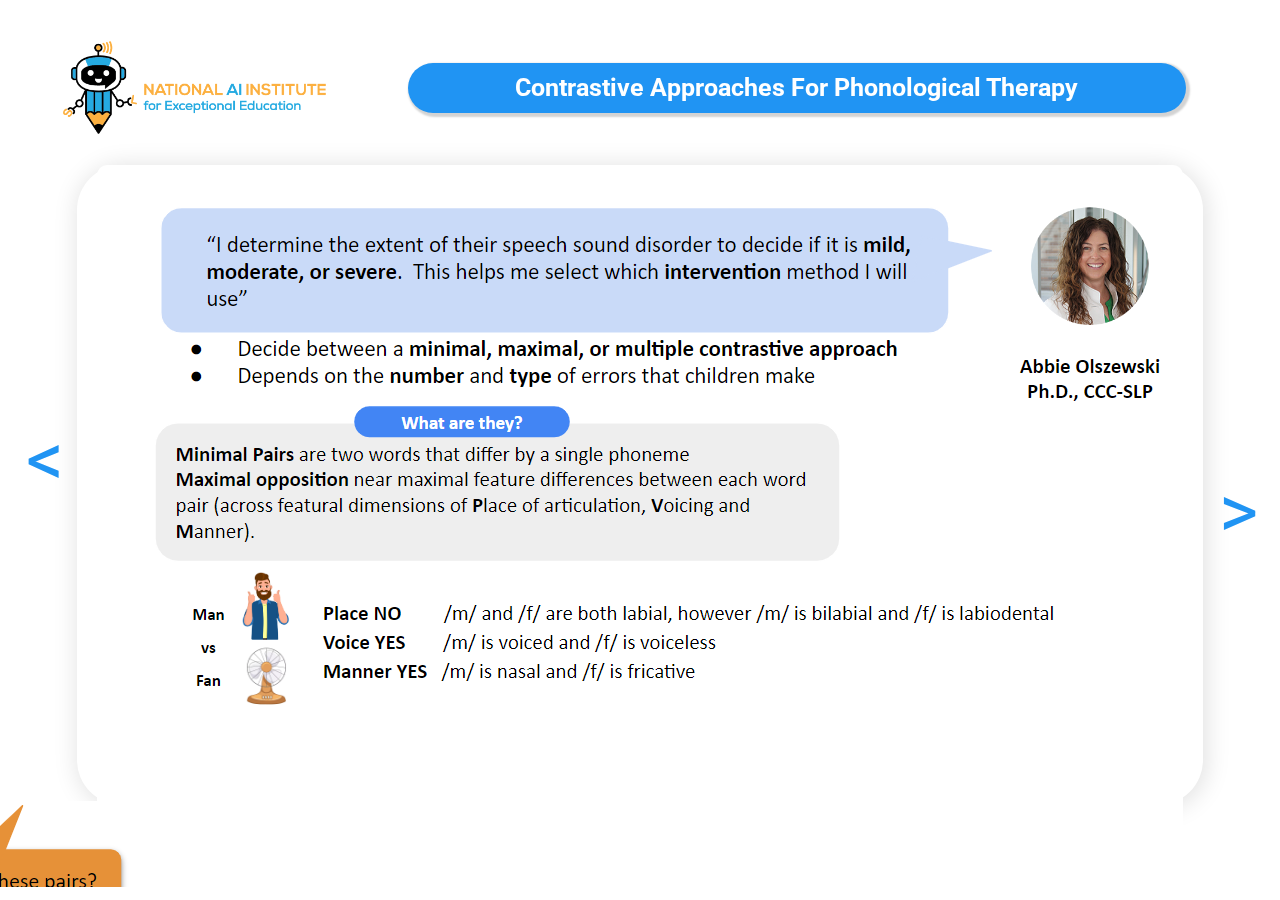
==== page2/index.html @ 89e83219 "Add files via upload" ====
<!doctype html>
<html lang="en" class="no-js">
  <head>
    <link rel="stylesheet" href="https://cdn.jsdelivr.net/npm/bootstrap@5.2.3/dist/css/bootstrap.min.css" integrity="sha384-rbsA2VBKQhggwzxH7pPCaAqO46MgnOM80zW1RWuH61DGLwZJEdK2Kadq2F9CUG65" crossorigin="anonymous">
      <meta charset="utf-8">
      <meta name="viewport" content="width=device-width,initial-scale=1">
      
      
      
      
        <link rel="prev" href="..">
      
      
        <link rel="next" href="../page2/">

        
      
      
      <link rel="icon" href="../assets/images/favicon.png">
      <meta name="generator" content="mkdocs-1.5.2, mkdocs-material-9.2.6">
    
    
      
        <title>About - Flashcards Demo</title>
      
    
    
      <link rel="stylesheet" href="../assets/stylesheets/main.0e669242.min.css">
      
        
        <link rel="stylesheet" href="../assets/stylesheets/palette.85d0ee34.min.css">
      
      


    
    
      
    
    
      
        
        
        <link rel="preconnect" href="https://fonts.gstatic.com" crossorigin>
        <link rel="stylesheet" href="https://fonts.googleapis.com/css?family=Roboto:300,300i,400,400i,700,700i%7CRoboto+Mono:400,400i,700,700i&display=fallback">
        <style>:root{--md-text-font:"Roboto";--md-code-font:"Roboto Mono"}</style>
      
    
    
      <link rel="stylesheet" href="../custom.css">
    
    <script>__md_scope=new URL("..",location),__md_hash=e=>[...e].reduce((e,_)=>(e<<5)-e+_.charCodeAt(0),0),__md_get=(e,_=localStorage,t=__md_scope)=>JSON.parse(_.getItem(t.pathname+"."+e)),__md_set=(e,_,t=localStorage,a=__md_scope)=>{try{t.setItem(a.pathname+"."+e,JSON.stringify(_))}catch(e){}}</script>
    
      

    
    
    
  </head>
  
  
    
    
    
    
    
    <body dir="ltr" data-md-color-scheme="default" data-md-color-primary="blue" data-md-color-accent="pink">
  
    
    
    <input class="md-toggle" data-md-toggle="drawer" type="checkbox" id="__drawer" autocomplete="off">
    <input class="md-toggle" data-md-toggle="search" type="checkbox" id="__search" autocomplete="off">
    <label class="md-overlay" for="__drawer"></label>
    <div data-md-component="skip">
      
        
        <a href="#what-are-speech-language-disorders" class="md-skip">
          Skip to content
        </a>
      
    </div>
    <div data-md-component="announce">
      
    </div>
    
    
      

  <div class="heading-container">
    <div class="img-container">
      <img src="../assets/images/logo.png" alt="Beautiful Image">
    </div>
    <div class="header-right" style="text-align: center; font-size: 25px; font-weight: bold;">
      Contrastive Approaches For Phonological Therapy
    </div>
</div>
    
    <div class="md-container" data-md-component="container">
      <a class="left-arrow" href="/FlashCards_Demo/page1/">
        &lt;
       </a>
      
      
        
          
        
      
      <main class="md-main" data-md-component="main">
        <div class="md-main__inner md-grid">
          
            
              
                
            
            
              
                
              
              <div class="md-sidebar md-sidebar--secondary" data-md-component="sidebar" data-md-type="toc" hidden>
                <div class="md-sidebar__scrollwrap" style="height: auto;">
                  <div class="md-sidebar__inner">
                    

<nav class="md-nav md-nav--secondary" aria-label="Table of contents">
  
  
  
    
  
  
</nav>
                  </div>
                </div>
              </div>
            
          
            <body>
            <div id="page1" class="md-content" data-md-component="content">
              <!-- <article class="md-content__inner md-typeset">
                
                  
               
            <div class="main-content-box">
            <div style="width: 111%; margin-right: 3%;">
            <div class="speech-box">
            <p style="width: 80%; text-align: center; margin: 4% auto; width: 90%;">“I determine the extent of their speech sound disorder to decide if it is <span style="font-weight: bold;">mild, moderate, or severe.</span>  This helps me select which <span style="font-weight: bold;">intervention</span> method I will use”</p>
            </div>
            <div style="margin: 3%; padding: 0 3%;">
              <ul class="bullet-list">
                <li style="margin: 0 2%; font-size: 25px;">Decide between a <span style="font-weight: bold;">minimal, maximal, or multiple contrastive approach</span></li>
                <li style="margin: 0 2%; font-size: 25px">Depends on the <span style="font-weight: bold;">number</span> and <span style="font-weight: bold;">type</span> of errors that children make</li>
            </ul>
            </div>
            </div>
            
            <div class="person-image-container">
              <img src="../assets/images/author.png" alt="Beautiful Image">
              <p style="font-weight: bold; font-size: 1rem; padding: 0 25px;">Abbie Olszewski
                Ph.D., CCC-SLP</p>
            </div>
            </div>
            
            <div style="display: flex; flex-direction: row; justify-content: space-between ;">
              <div>
                <img src="../assets/images/page2_image_2.png"/>
              </div>
              <div>
                <button type="button" class="btn btn-primary button-class" >How do we use these pairs?
                </button>
                
              </div>
            </div>
              <div>
                <img src="../assets/images/page2_image_3.png"/>
              </div>
            
            
            </article> -->
            <img style="margin-top: 30px; margin-left: 5%;" src="../assets/images/page_2_image1.png"/>
            
            <img onclick="displayPopup()" style="margin-left: -26%; margin-top:8%;" src="../assets/images/page_2_image2.png"/>
            </div>
            <div class="api-error-overlay" id="overlay">
              <div style="    padding: 1%;
              margin: 1px 1px 1px 1px white;
              border-color: white;">
              <img style="margin-top: 14%;
              margin-left: 13%;
              /* margin-bottom: -30%; */
              border-color: white;
              border-radius: 25px;
              width: 74%;" src="../assets/images/page2_popup_image_without_border.png"/>
              </div>
            </div>
            <div class="api-error-popup-page2" id="popup">
              <span class="api-error-close-btn-page2 " onclick="closePopup()">×</span>
              
          </div>
            <script>
              function displayPopup() {
                  var overlay = document.getElementById('overlay');
                  var popup = document.getElementById('popup');

                  overlay.style.display = 'block';
                  popup.style.display = 'block';
              }

              function closePopup() {
                  var overlay = document.getElementById('overlay');
                  var popup = document.getElementById('popup');

                  overlay.style.display = 'none';
                  popup.style.display = 'none';
              }
            </script>
            <!-- <div id="page2" class="md-content" data-md-component="content">
              <article class="md-content__inner md-typeset">
                
                  


<h1 style="color:none;color: black;font-weight: 900;">AI Assistant for Speech Therapy</h1>
  <div class="slide-container">
  <div style="height: 150px; width: 250px;text-align: justify;" id="slide-box">
    Minimal pairs and maximally opposing pairs are concepts used in phonetics and linguistics to analyze and understand the phonological differences between words in a language.
  </div>
<div id="slide-box">
  <iframe width="560" height="315" src="https://www.youtube.com/embed/CnnWdKF9Mu8?si=w647qoul7sgPwHdO" title="YouTube video player" frameborder="0" allow="accelerometer; autoplay; clipboard-write; encrypted-media; gyroscope; picture-in-picture; web-share" allowfullscreen></iframe>
</div>
</div>
<p></p>





                
              </article>
            </div> -->
            <!-- <div id="page3" class="md-content" data-md-component="content">
              <article class="md-content__inner md-typeset">
                
                  


            <h1 id="architecture">Architecture</h1>
            <h2 id="architecture-of-the-model">Architecture of the Model</h2>
            <div class="img-container">
              <img src="../assets/images/architecture.png" alt="Beautiful Image">
            </div>




                
              </article>
            </div> -->
            <!-- <div id="page4" class="md-content" data-md-component="content">
              <article class="md-content__inner md-typeset">
                
                  


<h1 id="compare-and-contrast-real-flashcards-selected-by-slp-and-ai-generated-flashcards-that-are-culturally-appropriate-or-more-personalized">Compare and contrast real flashcards selected by SLP and AI-generated flashcards that are culturally appropriate or more personalized.</h1>
<h2 id="real-flashcards">Real Flashcards</h2>
<p>Real flashcards selected by a speech-language pathologist (SLP) and AI-generated flashcards that are culturally appropriate or more personalized serve similar educational purposes, but they differ in their origins, customization capabilities, and potential advantages and disadvantages. Here's a comparison and contrast between the two:</p>
<h2 id="real-flashcards-selected-by-an-slp">Real Flashcards Selected by an SLP:</h2>
<h2 id="1-origins">1. Origins:</h2>
<h3 id="human-expertise">Human Expertise:</h3>





                
              </article>
            </div> -->
            <!-- <div id="page5" class="md-content" data-md-component="content">
              <article class="md-content__inner md-typeset">
                
                  


<h1 id="show-where-llm-fails-wrong-pairs-show-where-the-image-generation-model-fails-busy-images-non-focal-objects">Show where LLM fails (wrong pairs). Show where the image generation model fails (busy images, non-focal objects).</h1>
<h2 id="limitations-of-large-language-models-llms">Limitations of Large Language Models (LLMs):</h2>
<div class="img-container">
  <img src="../assets/images/image2.png" alt="Beautiful Image">
</div>
<ol>
<li>Lack of Factual Accuracy: LLMs can generate text based on patterns learned from the training data, but they may not always produce accurate information. They can generate plausible-sounding sentences that are factually incorrect or misleading.</li>
</ol>
<p>Example: A model might generate a statement like, "The Eiffel Tower is located in London," which is factually incorrect.</p>
<ol>
<li>Bias and Sensitivity to Input Phrasing: LLMs can inadvertently produce biased or politically sensitive responses, as they learn from data on the internet that contains biases. Their responses can be influenced by the phrasing of the input.</li>
</ol>
                
              </article>
            </div> -->
            <!-- <div id="page6" class="md-content" data-md-component="content">
              <article class="md-content__inner md-typeset">
                
                  


<h1 id="a-live-demo-asr-or-manual-typing-potentially-canned-select-from-a-dropdown-or-give-them-a-standard-starting-format-not-a-blank-prompt">A live demo (ASR or manual typing). (Potentially canned, select from a dropdown). Or give them a standard starting format, not a blank prompt.</h1>
<h2 id="gradio-demo">Gradio Demo</h2>
<input id= "gradiotext" type="text" class="styledInput" placeholder="Enter Text">
<div><button id="getData" class="styledButton">Get Data</button></div>
<div id="result" class="resultContainer">
  <div id="imageContainer" class="imageContainer"></div>
</div>
<script src="../assets/javascripts/script.js"></script>




                
              </article>
            </div> -->
          </body>
          
          
        </div>
        
      </main>
      
      
    
      <a class="right-arrow-page-2" href="/FlashCards_Demo/page3/">
        &gt;
       </a>
    </div>
    
    
    <script id="__config" type="application/json">{"base": "..", "features": ["navigation.instant"], "search": "../assets/javascripts/workers/search.dfff1995.min.js", "translations": {"clipboard.copied": "Copied to clipboard", "clipboard.copy": "Copy to clipboard", "search.result.more.one": "1 more on this page", "search.result.more.other": "# more on this page", "search.result.none": "No matching documents", "search.result.one": "1 matching document", "search.result.other": "# matching documents", "search.result.placeholder": "Type to start searching", "search.result.term.missing": "Missing", "select.version": "Select version"}}</script>
    
    
      <script src="../assets/javascripts/bundle.78eede0e.min.js"></script>
      
        <!-- <script src="../assets/js/custom_scroll.js"></script> -->
      
    
  </body>
</html>
---- assets/stylesheets/main.0e669242.min.css ----
@charset "UTF-8";
html {
    -webkit-text-size-adjust: none;
    -moz-text-size-adjust: none;
    text-size-adjust: none;
    box-sizing: border-box;
}
*,
:after,
:before {
    box-sizing: inherit;
}
@media (prefers-reduced-motion) {
    *,
    :after,
    :before {
        transition: none !important;
    }
}
body {
    margin: 0;
}
a,
button,
input,
label {
    -webkit-tap-highlight-color: transparent;
}
a {
    color: inherit;
    text-decoration: none;
}
hr {
    border: 0;
    box-sizing: initial;
    display: block;
    height: 0.05rem;
    overflow: visible;
    padding: 0;
}
small {
    font-size: 80%;
}
sub,
sup {
    line-height: 1em;
}
img {
    border-style: none;
}
table {
    display: none;
    border-collapse: initial;
    border-spacing: 0;
}

th, td {
    border: 1px solid #dddddd;
    text-align: left;
    padding: 8px;
}

th {
    background-color: #f2f2f2;
}

tr {
    background-color: #ffffff; /* Set the background color for all rows */
}

tr:nth-child(even) {
    background-color: #f9f9f9;
}

tr:hover {
    background-color: #f2f2f2;
}
td,
th {
    font-weight: 400;
    vertical-align: top;
}
button {
    background: #0000;
    border: 0;
    font-family: inherit;
    font-size: inherit;
    margin: 0;
    padding: 0;
}
input {
    border: 0;
    outline: none;
}
:root {
    --md-primary-fg-color: #4051b5;
    --md-primary-fg-color--light: #5d6cc0;
    --md-primary-fg-color--dark: #303fa1;
    --md-primary-bg-color: #fff;
    --md-primary-bg-color--light: #ffffffb3;
    --md-accent-fg-color: #526cfe;
    --md-accent-fg-color--transparent: #526cfe1a;
    --md-accent-bg-color: #fff;
    --md-accent-bg-color--light: #ffffffb3;
}
[data-md-color-scheme="default"] {
    color-scheme: light;
}
[data-md-color-scheme="default"] img[src$="#gh-dark-mode-only"],
[data-md-color-scheme="default"] img[src$="#only-dark"] {
    display: none;
}
:root,
[data-md-color-scheme="default"] {
    --md-default-fg-color: #000000de;
    --md-default-fg-color--light: #0000008a;
    --md-default-fg-color--lighter: #00000052;
    --md-default-fg-color--lightest: #00000012;
    --md-default-bg-color: #fff;
    --md-default-bg-color--light: #ffffffb3;
    --md-default-bg-color--lighter: #ffffff4d;
    --md-default-bg-color--lightest: #ffffff1f;
    --md-code-fg-color: #36464e;
    --md-code-bg-color: #f5f5f5;
    --md-code-hl-color: #ffff0080;
    --md-code-hl-number-color: #d52a2a;
    --md-code-hl-special-color: #db1457;
    --md-code-hl-function-color: #a846b9;
    --md-code-hl-constant-color: #6e59d9;
    --md-code-hl-keyword-color: #3f6ec6;
    --md-code-hl-string-color: #1c7d4d;
    --md-code-hl-name-color: var(--md-code-fg-color);
    --md-code-hl-operator-color: var(--md-default-fg-color--light);
    --md-code-hl-punctuation-color: var(--md-default-fg-color--light);
    --md-code-hl-comment-color: var(--md-default-fg-color--light);
    --md-code-hl-generic-color: var(--md-default-fg-color--light);
    --md-code-hl-variable-color: var(--md-default-fg-color--light);
    --md-typeset-color: var(--md-default-fg-color);
    --md-typeset-a-color: var(--md-primary-fg-color);
    --md-typeset-mark-color: #ffff0080;
    --md-typeset-del-color: #f5503d26;
    --md-typeset-ins-color: #0bd57026;
    --md-typeset-kbd-color: #fafafa;
    --md-typeset-kbd-accent-color: #fff;
    --md-typeset-kbd-border-color: #b8b8b8;
    --md-typeset-table-color: #0000001f;
    --md-typeset-table-color--light: rgba(0, 0, 0, 0.035);
    --md-admonition-fg-color: var(--md-default-fg-color);
    --md-admonition-bg-color: var(--md-default-bg-color);
    --md-warning-fg-color: #000000de;
    --md-warning-bg-color: #ff9;
    --md-footer-fg-color: #fff;
    --md-footer-fg-color--light: #ffffffb3;
    --md-footer-fg-color--lighter: #ffffff73;
    --md-footer-bg-color: #000000de;
    --md-footer-bg-color--dark: #00000052;
    --md-shadow-z1: 0 0.2rem 0.5rem #0000000d, 0 0 0.05rem #0000001a;
    --md-shadow-z2: 0 0.2rem 0.5rem #0000001a, 0 0 0.05rem #00000040;
    --md-shadow-z3: 0 0.2rem 0.5rem #0003, 0 0 0.05rem #00000059;
}
.md-icon svg {
    fill: currentcolor;
    display: block;
    height: 1.2rem;
    width: 1.2rem;
    display: none;
}
body {
    -webkit-font-smoothing: antialiased;
    -moz-osx-font-smoothing: grayscale;
    --md-text-font-family: var(--md-text-font, _), -apple-system, BlinkMacSystemFont, Helvetica, Arial, sans-serif;
    --md-code-font-family: var(--md-code-font, _), SFMono-Regular, Consolas, Menlo, monospace;
}
aside,
body,
input {
    font-feature-settings: "kern", "liga";
    color: var(--md-typeset-color);
    font-family: var(--md-text-font-family);
}
code,
kbd,
pre {
    font-feature-settings: "kern";
    font-family: var(--md-code-font-family);
}
:root {
    --md-typeset-table-sort-icon: url('data:image/svg+xml;charset=utf-8,<svg xmlns="http://www.w3.org/2000/svg" viewBox="0 0 24 24"><path d="m18 21-4-4h3V7h-3l4-4 4 4h-3v10h3M2 19v-2h10v2M2 13v-2h7v2M2 7V5h4v2H2Z"/></svg>');
    --md-typeset-table-sort-icon--asc: url('data:image/svg+xml;charset=utf-8,<svg xmlns="http://www.w3.org/2000/svg" viewBox="0 0 24 24"><path d="M19 17h3l-4 4-4-4h3V3h2M2 17h10v2H2M6 5v2H2V5m0 6h7v2H2v-2Z"/></svg>');
    --md-typeset-table-sort-icon--desc: url('data:image/svg+xml;charset=utf-8,<svg xmlns="http://www.w3.org/2000/svg" viewBox="0 0 24 24"><path d="M19 7h3l-4-4-4 4h3v14h2M2 17h10v2H2M6 5v2H2V5m0 6h7v2H2v-2Z"/></svg>');
}
.md-typeset {
    -webkit-print-color-adjust: exact;
    color-adjust: exact;
    font-size: 0.8rem;
    line-height: 1.6;
}
@media print {
    .md-typeset {
        font-size: 0.68rem;
    }
}
.md-typeset blockquote,
.md-typeset dl,
.md-typeset figure,
.md-typeset ol,
.md-typeset pre,
.md-typeset ul {
    margin-bottom: 1em;
    margin-top: 1em;
}
.md-typeset h1 {
    color: var(--md-default-fg-color--light);
    font-size: 2em;
    line-height: 1.3;
    margin: 0 0 1.25em;
}
.md-typeset h1,
.md-typeset h2 {
    font-weight: 300;
    letter-spacing: -0.01em;
}
.md-typeset h2 {
    font-size: 1.5625em;
    line-height: 1.4;
    margin: 1.6em 0 0.64em;
}
.md-typeset h3 {
    font-size: 1.25em;
    font-weight: 400;
    letter-spacing: -0.01em;
    line-height: 1.5;
    margin: 1.6em 0 0.8em;
}
.md-typeset h2 + h3 {
    margin-top: 0.8em;
}
.md-typeset h4 {
    font-weight: 700;
    letter-spacing: -0.01em;
    margin: 1em 0;
}
.md-typeset h5,
.md-typeset h6 {
    color: var(--md-default-fg-color--light);
    font-size: 0.8em;
    font-weight: 700;
    letter-spacing: -0.01em;
    margin: 1.25em 0;
}
.md-typeset h5 {
    text-transform: uppercase;
}
.md-typeset hr {
    border-bottom: 0.05rem solid var(--md-default-fg-color--lightest);
    display: flow-root;
    margin: 1.5em 0;
}
.md-typeset a {
    color: var(--md-typeset-a-color);
    word-break: break-word;
}
.md-typeset a,
.md-typeset a:before {
    transition: color 125ms;
}
.md-typeset a:focus,
.md-typeset a:hover {
    color: var(--md-accent-fg-color);
}
.md-typeset a:focus code,
.md-typeset a:hover code {
    background-color: var(--md-accent-fg-color--transparent);
}
.md-typeset a code {
    color: currentcolor;
    transition: background-color 125ms;
}
.md-typeset a.focus-visible {
    outline-color: var(--md-accent-fg-color);
    outline-offset: 0.2rem;
}
.md-typeset code,
.md-typeset kbd,
.md-typeset pre {
    color: var(--md-code-fg-color);
    direction: ltr;
    font-variant-ligatures: none;
}
@media print {
    .md-typeset code,
    .md-typeset kbd,
    .md-typeset pre {
        white-space: pre-wrap;
    }
}
.md-typeset code {
    background-color: var(--md-code-bg-color);
    border-radius: 0.1rem;
    -webkit-box-decoration-break: clone;
    box-decoration-break: clone;
    font-size: 0.85em;
    padding: 0 0.2941176471em;
    word-break: break-word;
}
.md-typeset code:not(.focus-visible) {
    -webkit-tap-highlight-color: transparent;
    outline: none;
}
.md-typeset pre {
    display: flow-root;
    line-height: 1.4;
    position: relative;
}
.md-typeset pre > code {
    -webkit-box-decoration-break: slice;
    box-decoration-break: slice;
    box-shadow: none;
    display: block;
    margin: 0;
    outline-color: var(--md-accent-fg-color);
    overflow: auto;
    padding: 0.7720588235em 1.1764705882em;
    scrollbar-color: var(--md-default-fg-color--lighter) #0000;
    scrollbar-width: thin;
    touch-action: auto;
    word-break: normal;
}
.md-typeset pre > code:hover {
    scrollbar-color: var(--md-accent-fg-color) #0000;
}
.md-typeset pre > code::-webkit-scrollbar {
    height: 0.2rem;
    width: 0.2rem;
}
.md-typeset pre > code::-webkit-scrollbar-thumb {
    background-color: var(--md-default-fg-color--lighter);
}
.md-typeset pre > code::-webkit-scrollbar-thumb:hover {
    background-color: var(--md-accent-fg-color);
}
.md-typeset kbd {
    background-color: var(--md-typeset-kbd-color);
    border-radius: 0.1rem;
    box-shadow: 0 0.1rem 0 0.05rem var(--md-typeset-kbd-border-color), 0 0.1rem 0 var(--md-typeset-kbd-border-color), 0 -0.1rem 0.2rem var(--md-typeset-kbd-accent-color) inset;
    color: var(--md-default-fg-color);
    display: inline-block;
    font-size: 0.75em;
    padding: 0 0.6666666667em;
    vertical-align: text-top;
    word-break: break-word;
}
.md-typeset mark {
    background-color: var(--md-typeset-mark-color);
    -webkit-box-decoration-break: clone;
    box-decoration-break: clone;
    color: inherit;
    word-break: break-word;
}
.md-typeset abbr {
    border-bottom: 0.05rem dotted var(--md-default-fg-color--light);
    cursor: help;
    text-decoration: none;
}
@media (hover: none) {
    .md-typeset abbr[title]:focus:after,
    .md-typeset abbr[title]:hover:after {
        background-color: var(--md-default-fg-color);
        border-radius: 0.1rem;
        box-shadow: var(--md-shadow-z3);
        color: var(--md-default-bg-color);
        content: attr(title);
        font-size: 0.7rem;
        left: 0.8rem;
        margin-top: 2em;
        padding: 0.2rem 0.3rem;
        position: absolute;
        right: 0.8rem;
    }
}
.md-typeset small {
    opacity: 0.75;
}
[dir="ltr"] .md-typeset sub,
[dir="ltr"] .md-typeset sup {
    margin-left: 0.078125em;
}
[dir="rtl"] .md-typeset sub,
[dir="rtl"] .md-typeset sup {
    margin-right: 0.078125em;
}
[dir="ltr"] .md-typeset blockquote {
    padding-left: 0.6rem;
}
[dir="rtl"] .md-typeset blockquote {
    padding-right: 0.6rem;
}
[dir="ltr"] .md-typeset blockquote {
    border-left: 0.2rem solid var(--md-default-fg-color--lighter);
}
[dir="rtl"] .md-typeset blockquote {
    border-right: 0.2rem solid var(--md-default-fg-color--lighter);
}
.md-typeset blockquote {
    color: var(--md-default-fg-color--light);
    margin-left: 0;
    margin-right: 0;
}
.md-typeset ul {
    list-style-type: disc;
}
[dir="ltr"] .md-typeset ol,
[dir="ltr"] .md-typeset ul {
    margin-left: 0.625em;
}
[dir="rtl"] .md-typeset ol,
[dir="rtl"] .md-typeset ul {
    margin-right: 0.625em;
}
.md-typeset ol,
.md-typeset ul {
    padding: 0;
}
.md-typeset ol:not([hidden]),
.md-typeset ul:not([hidden]) {
    display: flow-root;
}
.md-typeset ol ol,
.md-typeset ul ol {
    list-style-type: lower-alpha;
}
.md-typeset ol ol ol,
.md-typeset ul ol ol {
    list-style-type: lower-roman;
}
[dir="ltr"] .md-typeset ol li,
[dir="ltr"] .md-typeset ul li {
    margin-left: 1.25em;
}
[dir="rtl"] .md-typeset ol li,
[dir="rtl"] .md-typeset ul li {
    margin-right: 1.25em;
}
.md-typeset ol li,
.md-typeset ul li {
    margin-bottom: 0.5em;
}
.md-typeset ol li blockquote,
.md-typeset ol li p,
.md-typeset ul li blockquote,
.md-typeset ul li p {
    margin: 0.5em 0;
}
.md-typeset ol li:last-child,
.md-typeset ul li:last-child {
    margin-bottom: 0;
}
[dir="ltr"] .md-typeset ol li ol,
[dir="ltr"] .md-typeset ol li ul,
[dir="ltr"] .md-typeset ul li ol,
[dir="ltr"] .md-typeset ul li ul {
    margin-left: 0.625em;
}
[dir="rtl"] .md-typeset ol li ol,
[dir="rtl"] .md-typeset ol li ul,
[dir="rtl"] .md-typeset ul li ol,
[dir="rtl"] .md-typeset ul li ul {
    margin-right: 0.625em;
}
.md-typeset ol li ol,
.md-typeset ol li ul,
.md-typeset ul li ol,
.md-typeset ul li ul {
    margin-bottom: 0.5em;
    margin-top: 0.5em;
}
[dir="ltr"] .md-typeset dd {
    margin-left: 1.875em;
}
[dir="rtl"] .md-typeset dd {
    margin-right: 1.875em;
}
.md-typeset dd {
    margin-bottom: 1.5em;
    margin-top: 1em;
}
.md-typeset img,
.md-typeset svg,
.md-typeset video {
    height: auto;
    max-width: 100%;
}
.md-typeset img[align="left"] {
    margin: 1em 1em 1em 0;
}
.md-typeset img[align="right"] {
    margin: 1em 0 1em 1em;
}
.md-typeset img[align]:only-child {
    margin-top: 0;
}
.md-typeset figure {
    display: flow-root;
    margin: 1em auto;
    max-width: 100%;
    text-align: center;
    width: -webkit-fit-content;
    width: -moz-fit-content;
    width: fit-content;
}
.md-typeset figure img {
    display: block;
}
.md-typeset figcaption {
    font-style: italic;
    margin: 1em auto;
    max-width: 24rem;
}
.md-typeset iframe {
    max-width: 100%;
}
.md-typeset table:not([class]) {
    background-color: var(--md-default-bg-color);
    border: 0.05rem solid var(--md-typeset-table-color);
    border-radius: 0.1rem;
    /* display: inline-block; */
    display: block;
    font-size: 0.64rem;
    max-width: 100%;
    overflow: auto;
    touch-action: auto;
}
@media print {
    .md-typeset table:not([class]) {
        display: table;
    }
}
.md-typeset table:not([class]) + * {
    margin-top: 1.5em;
}
.md-typeset table:not([class]) td > :first-child,
.md-typeset table:not([class]) th > :first-child {
    margin-top: 0;
}
.md-typeset table:not([class]) td > :last-child,
.md-typeset table:not([class]) th > :last-child {
    margin-bottom: 0;
}
.md-typeset table:not([class]) td:not([align]),
.md-typeset table:not([class]) th:not([align]) {
    text-align: left;
}
[dir="rtl"] .md-typeset table:not([class]) td:not([align]),
[dir="rtl"] .md-typeset table:not([class]) th:not([align]) {
    text-align: right;
}
.md-typeset table:not([class]) th {
    font-weight: 700;
    min-width: 5rem;
    padding: 1.9375em 1.25em;
    vertical-align: top;
}
.md-typeset table:not([class]) td {
    border-top: 0.05rem solid var(--md-typeset-table-color);
    padding: 1.9375em 1.25em;
    vertical-align: top;
}
.md-typeset table:not([class]) tbody tr {
    transition: background-color 125ms;
}
.md-typeset table:not([class]) tbody tr:hover {
    background-color: var(--md-typeset-table-color--light);
    box-shadow: 0 0.05rem 0 var(--md-default-bg-color) inset;
}
.md-typeset table:not([class]) a {
    word-break: normal;
}
.md-typeset table th[role="columnheader"] {
    cursor: pointer;
}
[dir="ltr"] .md-typeset table th[role="columnheader"]:after {
    margin-left: 0.5em;
}
[dir="rtl"] .md-typeset table th[role="columnheader"]:after {
    margin-right: 0.5em;
}
.md-typeset table th[role="columnheader"]:after {
    content: "";
    display: inline-block;
    height: 1.2em;
    -webkit-mask-image: var(--md-typeset-table-sort-icon);
    mask-image: var(--md-typeset-table-sort-icon);
    -webkit-mask-repeat: no-repeat;
    mask-repeat: no-repeat;
    -webkit-mask-size: contain;
    mask-size: contain;
    transition: background-color 125ms;
    vertical-align: text-bottom;
    width: 1.2em;
}
.md-typeset table th[role="columnheader"]:hover:after {
    background-color: var(--md-default-fg-color--lighter);
}
.md-typeset table th[role="columnheader"][aria-sort="ascending"]:after {
    background-color: var(--md-default-fg-color--light);
    -webkit-mask-image: var(--md-typeset-table-sort-icon--asc);
    mask-image: var(--md-typeset-table-sort-icon--asc);
}
.md-typeset table th[role="columnheader"][aria-sort="descending"]:after {
    background-color: var(--md-default-fg-color--light);
    -webkit-mask-image: var(--md-typeset-table-sort-icon--desc);
    mask-image: var(--md-typeset-table-sort-icon--desc);
}
.md-typeset__scrollwrap {
    margin: 1em -0.8rem;
    overflow-x: auto;
    touch-action: auto;
}
.md-typeset__table {
    display: inline-block;
    margin-bottom: 0.5em;
    padding: 0 0.8rem;
}
@media print {
    .md-typeset__table {
        display: block;
    }
}
html .md-typeset__table table {
    display: table;
    margin: 0;
    overflow: hidden;
    width: 100%;
}
@media screen and (max-width: 44.9375em) {
    .md-content__inner > pre {
        margin: 1em -0.8rem;
    }
    .md-content__inner > pre code {
        border-radius: 0;
    }
}
.md-typeset .md-author {
    display: block;
    flex-shrink: 0;
    height: 1.6rem;
    overflow: hidden;
    position: relative;
    transition: color 125ms, transform 125ms;
    width: 1.6rem;
}
.md-typeset .md-author img {
    border-radius: 100%;
    display: block;
}
.md-typeset .md-author--more {
    background: var(--md-default-fg-color--lightest);
    color: var(--md-default-fg-color--lighter);
    font-size: 0.6rem;
    font-weight: 700;
    line-height: 1.6rem;
    text-align: center;
}
.md-typeset .md-author--long {
    height: 2.4rem;
    width: 2.4rem;
}
.md-typeset a.md-author {
    transform: scale(1);
}
.md-typeset a.md-author img {
    filter: grayscale(100%) opacity(75%);
    transition: filter 125ms;
}
.md-typeset a.md-author:focus,
.md-typeset a.md-author:hover {
    transform: scale(1.1);
    z-index: 1;
}
.md-typeset a.md-author:focus img,
.md-typeset a.md-author:hover img {
    filter: grayscale(0);
}
.md-banner {
    background-color: var(--md-footer-bg-color);
    color: var(--md-footer-fg-color);
    overflow: auto;
}
@media print {
    .md-banner {
        display: none;
    }
}
.md-banner--warning {
    background-color: var(--md-warning-bg-color);
    color: var(--md-warning-fg-color);
}
.md-banner__inner {
    font-size: 0.7rem;
    margin: 0.6rem auto;
    padding: 0 0.8rem;
}
[dir="ltr"] .md-banner__button {
    float: right;
}
[dir="rtl"] .md-banner__button {
    float: left;
}
.md-banner__button {
    color: inherit;
    cursor: pointer;
    transition: opacity 0.25s;
}
.no-js .md-banner__button {
    display: none;
}
.md-banner__button:hover {
    opacity: 0.7;
}
html {
    font-size: 125%;
    height: 100%;
    overflow-x: hidden;
}
@media screen and (min-width: 100em) {
    html {
        font-size: 137.5%;
    }
}
@media screen and (min-width: 125em) {
    html {
        font-size: 150%;
    }
}
body {
    background-color: var(--md-default-bg-color);
    display: flex;
    flex-direction: column;
    font-size: 0.5rem;
    min-height: 100%;
    position: relative;
    width: 100%;
}
@media print {
    body {
        display: block;
    }
}
@media screen and (max-width: 59.9375em) {
    body[data-md-scrolllock] {
        position: fixed;
    }
}
.md-grid {
    margin-left: auto;
    margin-right: auto;
    /* max-width: 61rem; */
}
.md-container {
    height: 750px;
    overflow: auto;
    margin-top: -3%;
    /* display: flex;
    flex-direction: column;
    flex-grow: 1; */
}
@media print {
    .md-container {
        display: block;
    }
}
.md-main {
    height: 600px;
    flex-grow: 1;
}
.md-main__inner {
    /* display: flex; */
    height: 100%;
    margin: 6%;
    margin-top: 2.5rem;
    box-shadow: 2px 2px 25px 2px #e2e2e2;
    border-radius: 45px;
    padding-bottom: 50%;
}
.md-ellipsis {
    overflow: hidden;
    text-overflow: ellipsis;
}
.md-toggle {
    display: none;
}
.md-option {
    height: 0;
    opacity: 0;
    position: absolute;
    width: 0;
}
.md-option:checked + label:not([hidden]) {
    display: block;
}
.md-option.focus-visible + label {
    outline-color: var(--md-accent-fg-color);
    outline-style: auto;
}
.md-skip {
    background-color: var(--md-default-fg-color);
    border-radius: 0.1rem;
    color: var(--md-default-bg-color);
    font-size: 0.64rem;
    margin: 0.5rem;
    opacity: 0;
    outline-color: var(--md-accent-fg-color);
    padding: 0.3rem 0.5rem;
    position: fixed;
    transform: translateY(0.4rem);
    z-index: -1;
}
.md-skip:focus {
    opacity: 1;
    transform: translateY(0);
    transition: transform 0.25s cubic-bezier(0.4, 0, 0.2, 1), opacity 175ms 75ms;
    z-index: 10;
}
@page {
    margin: 25mm;
}
:root {
    --md-clipboard-icon: url('data:image/svg+xml;charset=utf-8,<svg xmlns="http://www.w3.org/2000/svg" viewBox="0 0 24 24"><path d="M19 21H8V7h11m0-2H8a2 2 0 0 0-2 2v14a2 2 0 0 0 2 2h11a2 2 0 0 0 2-2V7a2 2 0 0 0-2-2m-3-4H4a2 2 0 0 0-2 2v14h2V3h12V1Z"/></svg>');
}
.md-clipboard {
    border-radius: 0.1rem;
    color: var(--md-default-fg-color--lightest);
    cursor: pointer;
    height: 1.5em;
    outline-color: var(--md-accent-fg-color);
    outline-offset: 0.1rem;
    position: absolute;
    right: 0.5em;
    top: 0.5em;
    transition: color 0.25s;
    width: 1.5em;
    z-index: 1;
}
@media print {
    .md-clipboard {
        display: none;
    }
}
.md-clipboard:not(.focus-visible) {
    -webkit-tap-highlight-color: transparent;
    outline: none;
}
:hover > .md-clipboard {
    color: var(--md-default-fg-color--light);
}
.md-clipboard:focus,
.md-clipboard:hover {
    color: var(--md-accent-fg-color);
}
.md-clipboard:after {
    background-color: currentcolor;
    content: "";
    display: block;
    height: 1.125em;
    margin: 0 auto;
    -webkit-mask-image: var(--md-clipboard-icon);
    mask-image: var(--md-clipboard-icon);
    -webkit-mask-position: center;
    mask-position: center;
    -webkit-mask-repeat: no-repeat;
    mask-repeat: no-repeat;
    -webkit-mask-size: contain;
    mask-size: contain;
    width: 1.125em;
}
.md-clipboard--inline {
    cursor: pointer;
}
.md-clipboard--inline code {
    transition: color 0.25s, background-color 0.25s;
}
.md-clipboard--inline:focus code,
.md-clipboard--inline:hover code {
    background-color: var(--md-accent-fg-color--transparent);
    color: var(--md-accent-fg-color);
}
@keyframes consent {
    0% {
        opacity: 0;
        transform: translateY(100%);
    }
    to {
        opacity: 1;
        transform: translateY(0);
    }
}
@keyframes overlay {
    0% {
        opacity: 0;
    }
    to {
        opacity: 1;
    }
}
.md-consent__overlay {
    animation: overlay 0.25s both;
    -webkit-backdrop-filter: blur(0.1rem);
    backdrop-filter: blur(0.1rem);
    background-color: #0000008a;
    height: 100%;
    opacity: 1;
    position: fixed;
    top: 0;
    width: 100%;
    z-index: 5;
}
.md-consent__inner {
    animation: consent 0.5s cubic-bezier(0.1, 0.7, 0.1, 1) both;
    background-color: var(--md-default-bg-color);
    border: 0;
    border-radius: 0.1rem;
    bottom: 0;
    box-shadow: 0 0 0.2rem #0000001a, 0 0.2rem 0.4rem #0003;
    max-height: 100%;
    overflow: auto;
    padding: 0;
    position: fixed;
    width: 100%;
    z-index: 5;
}
.md-consent__form {
    padding: 0.8rem;
}
.md-consent__settings {
    display: none;
    margin: 1em 0;
}
input:checked + .md-consent__settings {
    display: block;
}
.md-consent__controls {
    margin-bottom: 0.8rem;
}
.md-typeset .md-consent__controls .md-button {
    display: inline;
}
@media screen and (max-width: 44.9375em) {
    .md-typeset .md-consent__controls .md-button {
        display: block;
        margin-top: 0.4rem;
        text-align: center;
        width: 100%;
    }
}
.md-consent label {
    cursor: pointer;
}
.md-content {
    /* box-shadow: 5px 5px 10px 10px lightgray; */
    border-radius: 2px 2px 5px rgba(0, 0, 255, 0.2);
    background-color: white;
    border-radius: 10px;
    /* padding: 20px; */
    width: auto;
    /* height: 500px; */
    margin: 0 20px;
    flex-grow: 1;
    min-width: 0;
    scroll-snap-align: start; /* Enable scroll snapping */
    margin-top: -2%;
}

.md-content-flashcard{
    /* box-shadow: 5px 5px 10px 10px lightgray; */
    border-radius: 2px 2px 5px rgba(0, 0, 255, 0.2);
    background-color: white;
    border-radius: 10px;
    padding: 20px;
    width: auto;
    /* height: 750px; */
    margin: 0 20px;
    flex-grow: 1;
    min-width: 0;
    scroll-snap-align: start; /* Enable scroll snapping */
}

.main-content-box{
    display: flex;
    flex-direction: row;
}

body {
    overflow-y: scroll; /* Enable vertical scrolling */
    scroll-behavior: smooth; /* Enable smooth scrolling */
  }

.md-content__inner {
    margin: 0 0.8rem 1.2rem;
    padding-top: 0.6rem;
}
/* @media screen and (min-width: 76.25em) {
    [dir="ltr"] .md-sidebar--primary:not([hidden]) ~ .md-content > .md-content__inner {
        margin-left: 1.2rem;
    }
    [dir="ltr"] .md-sidebar--secondary:not([hidden]) ~ .md-content > .md-content__inner,
    [dir="rtl"] .md-sidebar--primary:not([hidden]) ~ .md-content > .md-content__inner {
        margin-right: 1.2rem;
    }
    [dir="rtl"] .md-sidebar--secondary:not([hidden]) ~ .md-content > .md-content__inner {
        margin-left: 1.2rem;
    }
} */
.md-content__inner:before {
    content: "";
    display: block;
    height: 0.4rem;
}
.md-content__inner > :last-child {
    margin-bottom: 0;
}
[dir="ltr"] .md-content__button {
    float: right;
}
[dir="rtl"] .md-content__button {
    float: left;
}
[dir="ltr"] .md-content__button {
    margin-left: 0.4rem;
}
[dir="rtl"] .md-content__button {
    margin-right: 0.4rem;
}
.md-content__button {
    margin: 0.4rem 0;
    padding: 0;
}
@media print {
    .md-content__button {
        display: none;
    }
}
.md-typeset .md-content__button {
    color: var(--md-default-fg-color--lighter);
}
.md-content__button svg {
    display: inline;
    vertical-align: top;
}
[dir="rtl"] .md-content__button svg {
    transform: scaleX(-1);
}
[dir="ltr"] .md-dialog {
    right: 0.8rem;
}
[dir="rtl"] .md-dialog {
    left: 0.8rem;
}
.md-dialog {
    background-color: var(--md-default-fg-color);
    border-radius: 0.1rem;
    bottom: 0.8rem;
    box-shadow: var(--md-shadow-z3);
    min-width: 11.1rem;
    opacity: 0;
    padding: 0.4rem 0.6rem;
    pointer-events: none;
    position: fixed;
    transform: translateY(100%);
    transition: transform 0ms 0.4s, opacity 0.4s;
    z-index: 4;
}
@media print {
    .md-dialog {
        display: none;
    }
}
.md-dialog--active {
    opacity: 1;
    pointer-events: auto;
    transform: translateY(0);
    transition: transform 0.4s cubic-bezier(0.075, 0.85, 0.175, 1), opacity 0.4s;
}
.md-dialog__inner {
    color: var(--md-default-bg-color);
    font-size: 0.7rem;
}
.md-feedback {
    margin: 2em 0 1em;
    text-align: center;
}
.md-feedback fieldset {
    border: none;
    margin: 0;
    padding: 0;
}
.md-feedback__title {
    font-weight: 700;
    margin: 1em auto;
}
.md-feedback__inner {
    position: relative;
}
.md-feedback__list {
    align-content: baseline;
    display: flex;
    flex-wrap: wrap;
    justify-content: center;
    position: relative;
}
.md-feedback__list:hover .md-icon:not(:disabled) {
    color: var(--md-default-fg-color--lighter);
}
:disabled .md-feedback__list {
    min-height: 1.8rem;
}
.md-feedback__icon {
    color: var(--md-default-fg-color--light);
    cursor: pointer;
    flex-shrink: 0;
    margin: 0 0.1rem;
    transition: color 125ms;
}
.md-feedback__icon:not(:disabled).md-icon:hover {
    color: var(--md-accent-fg-color);
}
.md-feedback__icon:disabled {
    color: var(--md-default-fg-color--lightest);
    pointer-events: none;
}
.md-feedback__note {
    opacity: 0;
    position: relative;
    transform: translateY(0.4rem);
    transition: transform 0.4s cubic-bezier(0.1, 0.7, 0.1, 1), opacity 0.15s;
}
.md-feedback__note > * {
    margin: 0 auto;
    max-width: 16rem;
}
:disabled .md-feedback__note {
    opacity: 1;
    transform: translateY(0);
}
.md-footer {
    display: none;
    background-color: var(--md-footer-bg-color);
    color: var(--md-footer-fg-color);
}
@media print {
    .md-footer {
        display: none;
    }
}
.md-footer__inner {
    justify-content: space-between;
    overflow: auto;
    padding: 0.2rem;
}
.md-footer__inner:not([hidden]) {
    display: flex;
}
.md-footer__link {
    align-items: end;
    display: flex;
    flex-grow: 0.01;
    margin-bottom: 0.4rem;
    margin-top: 1rem;
    max-width: 100%;
    outline-color: var(--md-accent-fg-color);
    overflow: hidden;
    transition: opacity 0.25s;
}
.md-footer__link:focus,
.md-footer__link:hover {
    opacity: 0.7;
}
[dir="rtl"] .md-footer__link svg {
    transform: scaleX(-1);
}
@media screen and (max-width: 44.9375em) {
    .md-footer__link--prev {
        flex-shrink: 0;
    }
    .md-footer__link--prev .md-footer__title {
        display: none;
    }
}
[dir="ltr"] .md-footer__link--next {
    margin-left: auto;
}
[dir="rtl"] .md-footer__link--next {
    margin-right: auto;
}
.md-footer__link--next {
    text-align: right;
}
[dir="rtl"] .md-footer__link--next {
    text-align: left;
}
.md-footer__title {
    flex-grow: 1;
    font-size: 0.9rem;
    margin-bottom: 0.7rem;
    max-width: calc(100% - 2.4rem);
    padding: 0 1rem;
    white-space: nowrap;
}
.md-footer__button {
    margin: 0.2rem;
    padding: 0.4rem;
}
.md-footer__direction {
    font-size: 0.64rem;
    opacity: 0.7;
}
.md-footer-meta {
    background-color: var(--md-footer-bg-color--dark);
}
.md-footer-meta__inner {
    display: flex;
    flex-wrap: wrap;
    justify-content: space-between;
    padding: 0.2rem;
}
html .md-footer-meta.md-typeset a {
    color: var(--md-footer-fg-color--light);
}
html .md-footer-meta.md-typeset a:focus,
html .md-footer-meta.md-typeset a:hover {
    color: var(--md-footer-fg-color);
}
.md-copyright {
    color: var(--md-footer-fg-color--lighter);
    font-size: 0.64rem;
    margin: auto 0.6rem;
    padding: 0.4rem 0;
    width: 100%;
}
@media screen and (min-width: 45em) {
    .md-copyright {
        width: auto;
    }
}
.md-copyright__highlight {
    color: var(--md-footer-fg-color--light);
}
.md-social {
    display: inline-flex;
    gap: 0.2rem;
    margin: 0 0.4rem;
    padding: 0.2rem 0 0.6rem;
}
@media screen and (min-width: 45em) {
    .md-social {
        padding: 0.6rem 0;
    }
}
.md-social__link {
    display: inline-block;
    height: 1.6rem;
    text-align: center;
    width: 1.6rem;
}
.md-social__link:before {
    line-height: 1.9;
}
.md-social__link svg {
    fill: currentcolor;
    max-height: 0.8rem;
    vertical-align: -25%;
}
.md-typeset .md-button {
    border: 0.1rem solid;
    border-radius: 0.1rem;
    color: var(--md-primary-fg-color);
    cursor: pointer;
    display: inline-block;
    font-weight: 700;
    padding: 0.625em 2em;
    transition: color 125ms, background-color 125ms, border-color 125ms;
}
.md-typeset .md-button--primary {
    background-color: var(--md-primary-fg-color);
    border-color: var(--md-primary-fg-color);
    color: var(--md-primary-bg-color);
}
.md-typeset .md-button:focus,
.md-typeset .md-button:hover {
    background-color: var(--md-accent-fg-color);
    border-color: var(--md-accent-fg-color);
    color: var(--md-accent-bg-color);
}
[dir="ltr"] .md-typeset .md-input {
    border-top-left-radius: 0.1rem;
}
[dir="ltr"] .md-typeset .md-input,
[dir="rtl"] .md-typeset .md-input {
    border-top-right-radius: 0.1rem;
}
[dir="rtl"] .md-typeset .md-input {
    border-top-left-radius: 0.1rem;
}
.md-typeset .md-input {
    border-bottom: 0.1rem solid var(--md-default-fg-color--lighter);
    box-shadow: var(--md-shadow-z1);
    font-size: 0.8rem;
    height: 1.8rem;
    padding: 0 0.6rem;
    transition: border 0.25s, box-shadow 0.25s;
}
.md-typeset .md-input:focus,
.md-typeset .md-input:hover {
    border-bottom-color: var(--md-accent-fg-color);
    box-shadow: var(--md-shadow-z2);
}
.md-typeset .md-input--stretch {
    width: 100%;
}
.md-header {
    width: 75%;
    margin: 1% auto;
    border-radius: 10px;
    /* height: 40%; */
    background-color: var(--md-primary-fg-color);
    box-shadow: 0 0 0.2rem #0000, 0 0.2rem 0.4rem #0000;
    color: var(--md-primary-bg-color);
    display: block;
    left: 0;
    position: fixed;
    right: 0;
    top: 0;
}

.header-right{
    /* width: 100%;
    border-radius: 50px;
    background-color: var(--md-primary-fg-color);
    box-shadow: 2px 2px 2px 2px lightgray;
    color: var(--md-primary-bg-color);
    display: block;
    height: 50px;
    justify-content: center;
    display: flex;
    align-items: center;
    margin: 4% auto; */
    width: 62%;
    border-radius: 50px;
    /* height: 40px; */
    background-color: var(--md-primary-fg-color);
    box-shadow: 2px 2px 2px 2px lightgray;
    color: var(--md-primary-bg-color);
    display: block;
    /* max-width: 30%; */
    height: 50px;
    justify-content: center;
    display: flex;
    align-items: center;
    margin: 5% auto;
    font-size: 28px;
    /* left: 0;
    position: relative;
    right: 0;
    top: 0;
    margin: auto; */
}

html {
    overflow-y: none !important;
}

.heading-container{
    display: flex;
    flex-direction: row;
    /* margin: 1% auto; */
    padding: 0 1%;
}

.md-header[hidden] {
    transform: translateY(-100%);
    transition: transform 0.25s cubic-bezier(0.8, 0, 0.6, 1), box-shadow 0.25s;
}
.md-header--shadow {
    box-shadow: 0 0 0.2rem #0000001a, 0 0.2rem 0.4rem #0003;
    transition: transform 0.25s cubic-bezier(0.1, 0.7, 0.1, 1), box-shadow 0.25s;
}
.md-header__inner {
    align-items: center;
    display: flex;
    padding: 0 0.2rem;
}
.md-header__topic {
    display: flex;
    max-width: 100%;
    position: absolute;
    transition: transform 0.4s cubic-bezier(0.1, 0.7, 0.1, 1), opacity 0.15s;
    white-space: nowrap;
}
.md-header__topic + .md-header__topic {
    opacity: 0;
    pointer-events: none;
    transform: translateX(1.25rem);
    transition: transform 0.4s cubic-bezier(1, 0.7, 0.1, 0.1), opacity 0.15s;
    z-index: -1;
}
[dir="rtl"] .md-header__topic + .md-header__topic {
    transform: translateX(-1.25rem);
}
.md-header__topic:first-child {
    font-weight: 700;
}
[dir="ltr"] .md-header__title {
    margin-left: 1rem;
}
[dir="rtl"] .md-header__title {
    margin-right: 1rem;
}
[dir="ltr"] .md-header__title {
    margin-right: 0.4rem;
}
[dir="rtl"] .md-header__title {
    margin-left: 0.4rem;
}
.md-header__title {
    flex-grow: 1;
    font-size: 0.9rem;
    height: 2.4rem;
    line-height: 2.4rem;
}
.md-header__title--active .md-header__topic {
    opacity: 0;
    pointer-events: none;
    transform: translateX(-1.25rem);
    transition: transform 0.4s cubic-bezier(1, 0.7, 0.1, 0.1), opacity 0.15s;
    z-index: -1;
}
[dir="rtl"] .md-header__title--active .md-header__topic {
    transform: translateX(1.25rem);
}
.md-header__title--active .md-header__topic + .md-header__topic {
    opacity: 1;
    pointer-events: auto;
    transform: translateX(0);
    transition: transform 0.4s cubic-bezier(0.1, 0.7, 0.1, 1), opacity 0.15s;
    z-index: 0;
}
.md-header__title > .md-header__ellipsis {
    height: 100%;
    position: relative;
    width: 100%;
}
.md-header__option {
    display: flex;
    flex-shrink: 0;
    max-width: 100%;
    transition: max-width 0ms 0.25s, opacity 0.25s 0.25s;
    white-space: nowrap;
}
[data-md-toggle="search"]:checked ~ .md-header .md-header__option {
    max-width: 0;
    opacity: 0;
    transition: max-width 0ms, opacity 0ms;
}
.md-header__source {
    display: none;
}
@media screen and (min-width: 60em) {
    [dir="ltr"] .md-header__source {
        margin-left: 1rem;
    }
    [dir="rtl"] .md-header__source {
        margin-right: 1rem;
    }
    .md-header__source {
        display: block;
        max-width: 11.7rem;
        width: 11.7rem;
    }
}
@media screen and (min-width: 76.25em) {
    [dir="ltr"] .md-header__source {
        margin-left: 1.4rem;
    }
    [dir="rtl"] .md-header__source {
        margin-right: 1.4rem;
    }
}
.md-meta {
    color: var(--md-default-fg-color--light);
    font-size: 0.7rem;
    line-height: 1.3;
}
.md-meta__list {
    display: inline-flex;
    flex-wrap: wrap;
    list-style: none;
    margin: 0;
    padding: 0;
}
.md-meta__item:not(:last-child):after {
    content: "·";
    margin-left: 0.2rem;
    margin-right: 0.2rem;
}
.md-meta__link {
    color: var(--md-typeset-a-color);
}
.md-meta__link:focus,
.md-meta__link:hover {
    color: var(--md-accent-fg-color);
}
.md-draft {
    background-color: #ff1744;
    border-radius: 0.125em;
    color: #fff;
    display: inline-block;
    font-weight: 700;
    padding-left: 0.5714285714em;
    padding-right: 0.5714285714em;
}
:root {
    --md-nav-icon--prev: url('data:image/svg+xml;charset=utf-8,<svg xmlns="http://www.w3.org/2000/svg" viewBox="0 0 24 24"><path d="M20 11v2H8l5.5 5.5-1.42 1.42L4.16 12l7.92-7.92L13.5 5.5 8 11h12Z"/></svg>');
    --md-nav-icon--next: url('data:image/svg+xml;charset=utf-8,<svg xmlns="http://www.w3.org/2000/svg" viewBox="0 0 24 24"><path d="M8.59 16.58 13.17 12 8.59 7.41 10 6l6 6-6 6-1.41-1.42Z"/></svg>');
    --md-toc-icon: url('data:image/svg+xml;charset=utf-8,<svg xmlns="http://www.w3.org/2000/svg" viewBox="0 0 24 24"><path d="M3 9h14V7H3v2m0 4h14v-2H3v2m0 4h14v-2H3v2m16 0h2v-2h-2v2m0-10v2h2V7h-2m0 6h2v-2h-2v2Z"/></svg>');
}
.md-nav {
    font-size: 0.7rem;
    line-height: 1.3;
}
.md-nav__title {
    display: None;
    font-weight: 700;
    overflow: hidden;
    padding: 0 0.6rem;
    text-overflow: ellipsis;
    background: #2094f3;
    border-radius: 10px;
    box-shadow: 1px 1px 1px 2px #2094f3;
    position: sticky;
    top: 0;
    z-index: 1;
    color: white;
}
.md-nav__title .md-nav__button {
    display: none;
}
.md-nav__title .md-nav__button img {
    height: 100%;
    width: auto;
}
.md-nav__title .md-nav__button.md-logo img,
.md-nav__title .md-nav__button.md-logo svg {
    fill: currentcolor;
    display: block;
    height: 2.4rem;
    max-width: 100%;
    object-fit: contain;
    width: auto;
}
.md-nav__list {
    list-style: none;
    margin: 0;
    padding: 0;
}
.md-nav__item {
    padding: 0 0.6rem;
}
[dir="ltr"] .md-nav__item .md-nav__item {
    padding-right: 0;
}
[dir="rtl"] .md-nav__item .md-nav__item {
    padding-left: 0;
}
.md-nav__link {
    align-items: flex-start;
    display: flex;
    margin-top: 0.625em;
    scroll-snap-align: start;
    transition: color 125ms;
}
.md-nav__link--passed {
    color: var(--md-default-fg-color--light);
}
.md-nav__item .md-nav__link--active,
.md-nav__item .md-nav__link--active code {
    display: Block;
    font-weight: 700;
    overflow: hidden;
    text-overflow: ellipsis;
    background: #2094f3;
    border-radius: 10px;
    box-shadow: 1px 1px 1px 2px #2094f3;
    position: sticky;
    top: 0;
    z-index: 1;
    color: white;
    padding-top: 0.2em;
    padding-left: 1em;
    padding-bottom: -0.8em;
}
.md-nav__link .md-ellipsis {
    position: relative;
}
.md-nav__link .md-icon:last-child {
    margin-left: auto;
}
.md-nav__link svg {
    fill: currentcolor;
    flex-shrink: 0;
    height: 1.3em;
}
[dir="ltr"] .md-nav__link svg + * {
    margin-left: 0.4rem;
}
[dir="rtl"] .md-nav__link svg + * {
    margin-right: 0.4rem;
}
.md-nav__link:not(.md-nav__container):focus,
.md-nav__link:not(.md-nav__container):hover {
    /* color: var(--md-accent-fg-color); */
    cursor: pointer;
}
.md-nav__link.focus-visible {
    outline-color: var(--md-accent-fg-color);
    outline-offset: 0.2rem;
}
.md-nav--primary .md-nav__link[for="__toc"] {
    display: none;
}
.md-nav--primary .md-nav__link[for="__toc"] .md-icon:after {
    background-color: currentcolor;
    display: block;
    height: 100%;
    -webkit-mask-image: var(--md-toc-icon);
    mask-image: var(--md-toc-icon);
    width: 100%;
}
.md-nav--primary .md-nav__link[for="__toc"] ~ .md-nav {
    display: none;
}
.md-nav__container > .md-nav__link {
    margin-top: 0;
}
.md-nav__container > .md-nav__link:first-child {
    flex-grow: 1;
}
.md-nav__icon {
    flex-shrink: 0;
}
.md-nav__source {
    display: none;
}
/* @media screen and (max-width: 76.1875em) {
    .md-nav--primary,
    .md-nav--primary .md-nav {
        background-color: var(--md-default-bg-color);
        display: flex;
        flex-direction: column;
        height: 100%;
        left: 0;
        position: absolute;
        right: 0;
        top: 0;
        z-index: 1;
    }
    .md-nav--primary .md-nav__item,
    .md-nav--primary .md-nav__title {
        font-size: 0.8rem;
        line-height: 1.5;
    }
    .md-nav--primary .md-nav__title {
        cursor: pointer;
        height: 5.6rem;
        line-height: 2.4rem;
        padding: 3rem 0.8rem 0.2rem;
        position: relative;
        white-space: nowrap;
    }
    [dir="ltr"] .md-nav--primary .md-nav__title .md-nav__icon {
        left: 0.4rem;
    }
    [dir="rtl"] .md-nav--primary .md-nav__title .md-nav__icon {
        right: 0.4rem;
    }
    .md-nav--primary .md-nav__title .md-nav__icon {
        display: block;
        height: 1.2rem;
        margin: 0.2rem;
        position: absolute;
        top: 0.4rem;
        width: 1.2rem;
    }
    .md-nav--primary .md-nav__title .md-nav__icon:after {
        background-color: currentcolor;
        content: "";
        display: block;
        height: 100%;
        -webkit-mask-image: var(--md-nav-icon--prev);
        mask-image: var(--md-nav-icon--prev);
        -webkit-mask-position: center;
        mask-position: center;
        -webkit-mask-repeat: no-repeat;
        mask-repeat: no-repeat;
        -webkit-mask-size: contain;
        mask-size: contain;
        width: 100%;
    }
    .md-nav--primary .md-nav__title ~ .md-nav__list {
        
        box-shadow: 0 0.05rem 0 var(--md-default-fg-color--lightest) inset;
        overflow-y: auto;
        scroll-snap-type: y mandatory;
        touch-action: pan-y;
    }
    .md-nav--primary .md-nav__title ~ .md-nav__list > :first-child {
        border-top: 0;
    }
    .md-nav--primary .md-nav__title[for="__drawer"] {
        
        color: var(--md-primary-bg-color);
        font-weight: 700;
    }
    .md-nav--primary .md-nav__title .md-logo {
        display: block;
        left: 0.2rem;
        margin: 0.2rem;
        padding: 0.4rem;
        position: absolute;
        right: 0.2rem;
        top: 0.2rem;
    }
    .md-nav--primary .md-nav__list {
        flex: 1;
    }
    .md-nav--primary .md-nav__item {
        border-top: 0.05rem solid var(--md-default-fg-color--lightest);
        padding: 0;
    }
    .md-nav--primary .md-nav__item--active > .md-nav__link {
        color: var(--md-typeset-a-color);
    }
    .md-nav--primary .md-nav__link {
        margin-top: 0;
        padding: 0.6rem 0.8rem;
    }
    .md-nav--primary .md-nav__link svg {
        margin-top: 0.1em;
    }
    .md-nav--primary .md-nav__link > .md-nav__link {
        padding: 0;
    }
    [dir="ltr"] .md-nav--primary .md-nav__link .md-nav__icon {
        margin-right: -0.2rem;
    }
    [dir="rtl"] .md-nav--primary .md-nav__link .md-nav__icon {
        margin-left: -0.2rem;
    }
    .md-nav--primary .md-nav__link .md-nav__icon {
        font-size: 1.2rem;
        height: 1.2rem;
        width: 1.2rem;
    }
    .md-nav--primary .md-nav__link .md-nav__icon:after {
        background-color: currentcolor;
        content: "";
        display: block;
        height: 100%;
        -webkit-mask-image: var(--md-nav-icon--next);
        mask-image: var(--md-nav-icon--next);
        -webkit-mask-position: center;
        mask-position: center;
        -webkit-mask-repeat: no-repeat;
        mask-repeat: no-repeat;
        -webkit-mask-size: contain;
        mask-size: contain;
        width: 100%;
    }
    [dir="rtl"] .md-nav--primary .md-nav__icon:after {
        transform: scale(-1);
    }
    .md-nav--primary .md-nav--secondary .md-nav {
        background-color: initial;
        position: static;
    }
    [dir="ltr"] .md-nav--primary .md-nav--secondary .md-nav .md-nav__link {
        padding-left: 1.4rem;
    }
    [dir="rtl"] .md-nav--primary .md-nav--secondary .md-nav .md-nav__link {
        padding-right: 1.4rem;
    }
    [dir="ltr"] .md-nav--primary .md-nav--secondary .md-nav .md-nav .md-nav__link {
        padding-left: 2rem;
    }
    [dir="rtl"] .md-nav--primary .md-nav--secondary .md-nav .md-nav .md-nav__link {
        padding-right: 2rem;
    }
    [dir="ltr"] .md-nav--primary .md-nav--secondary .md-nav .md-nav .md-nav .md-nav__link {
        padding-left: 2.6rem;
    }
    [dir="rtl"] .md-nav--primary .md-nav--secondary .md-nav .md-nav .md-nav .md-nav__link {
        padding-right: 2.6rem;
    }
    [dir="ltr"] .md-nav--primary .md-nav--secondary .md-nav .md-nav .md-nav .md-nav .md-nav__link {
        padding-left: 3.2rem;
    }
    [dir="rtl"] .md-nav--primary .md-nav--secondary .md-nav .md-nav .md-nav .md-nav .md-nav__link {
        padding-right: 3.2rem;
    }
    .md-nav--secondary {
        background-color: initial;
    }
    .md-nav__toggle ~ .md-nav {
        display: flex;
        opacity: 0;
        transform: translateX(100%);
        transition: transform 0.25s cubic-bezier(0.8, 0, 0.6, 1), opacity 125ms 50ms;
    }
    [dir="rtl"] .md-nav__toggle ~ .md-nav {
        transform: translateX(-100%);
    }
    .md-nav__toggle:checked ~ .md-nav {
        opacity: 1;
        transform: translateX(0);
        transition: transform 0.25s cubic-bezier(0.4, 0, 0.2, 1), opacity 125ms 125ms;
    }
    .md-nav__toggle:checked ~ .md-nav > .md-nav__list {
        -webkit-backface-visibility: hidden;
        backface-visibility: hidden;
    }
} */
/* @media screen and (max-width: 59.9375em) {
    .md-nav--primary .md-nav__link[for="__toc"] {
        display: flex;
    }
    .md-nav--primary .md-nav__link[for="__toc"] .md-icon:after {
        content: "";
    }
    .md-nav--primary .md-nav__link[for="__toc"] + .md-nav__link {
        display: none;
    }
    .md-nav--primary .md-nav__link[for="__toc"] ~ .md-nav {
        display: flex;
    }
    .md-nav__source {
        background-color: var(--md-primary-fg-color--dark);
        color: var(--md-primary-bg-color);
        display: block;
        padding: 0 0.2rem;
    }
}
@media screen and (min-width: 60em) and (max-width: 76.1875em) {
    .md-nav--integrated .md-nav__link[for="__toc"] {
        display: flex;
    }
    .md-nav--integrated .md-nav__link[for="__toc"] .md-icon:after {
        content: "";
    }
    .md-nav--integrated .md-nav__link[for="__toc"] + .md-nav__link {
        display: none;
    }
    .md-nav--integrated .md-nav__link[for="__toc"] ~ .md-nav {
        display: flex;
    }
}
@media screen and (min-width: 60em) {
    .md-nav--secondary .md-nav__title {
        background: var(--md-default-bg-color);
        box-shadow: 0 0 0.4rem 0.4rem var(--md-default-bg-color);
        position: sticky;
        top: 0;
        z-index: 1;
    }
    .md-nav--secondary .md-nav__title[for="__toc"] {
        scroll-snap-align: start;
    }
    .md-nav--secondary .md-nav__title .md-nav__icon {
        display: none;
    }
}
@media screen and (min-width: 76.25em) {
    .md-nav {
        transition: max-height 0.25s cubic-bezier(0.86, 0, 0.07, 1);
    }
    .md-nav--primary .md-nav__title {
        position: sticky;
        top: 0;
        z-index: 1;
    }
    .md-nav--primary .md-nav__title[for="__drawer"] {
        scroll-snap-align: start;
    }
    .md-nav--primary .md-nav__title .md-nav__icon,
    .md-nav__toggle ~ .md-nav {
        display: none;
    }
    .md-nav__toggle:checked ~ .md-nav,
    .md-nav__toggle:indeterminate ~ .md-nav {
        display: block;
    }
    .md-nav__item--nested > .md-nav > .md-nav__title {
        display: none;
    }
    .md-nav__item--section {
        display: block;
        margin: 1.25em 0;
    }
    .md-nav__item--section:last-child {
        margin-bottom: 0;
    }
    .md-nav__item--section > .md-nav__link {
        font-weight: 700;
    }
    .md-nav__item--section > .md-nav__link[for] {
        color: var(--md-default-fg-color--light);
    }
    .md-nav__item--section > .md-nav__link:not(.md-nav__container) {
        pointer-events: none;
    }
    .md-nav__item--section > .md-nav__link .md-nav__icon {
        display: none;
    }
    .md-nav__item--section > .md-nav {
        display: block;
    }
    .md-nav__item--section > .md-nav > .md-nav__list > .md-nav__item {
        padding: 0;
    }
    .md-nav__icon {
        border-radius: 100%;
        height: 0.9rem;
        transition: background-color 0.25s;
        width: 0.9rem;
    }
    .md-nav__icon:hover {
        background-color: var(--md-accent-fg-color--transparent);
    }
    .md-nav__icon:after {
        background-color: currentcolor;
        border-radius: 100%;
        content: "";
        display: inline-block;
        height: 100%;
        -webkit-mask-image: var(--md-nav-icon--next);
        mask-image: var(--md-nav-icon--next);
        -webkit-mask-position: center;
        mask-position: center;
        -webkit-mask-repeat: no-repeat;
        mask-repeat: no-repeat;
        -webkit-mask-size: contain;
        mask-size: contain;
        transition: transform 0.25s;
        vertical-align: -0.1rem;
        width: 100%;
    }
    [dir="rtl"] .md-nav__icon:after {
        transform: rotate(180deg);
    }
    .md-nav__item--nested .md-nav__toggle:checked ~ .md-nav__link .md-nav__icon:after,
    .md-nav__item--nested .md-nav__toggle:indeterminate ~ .md-nav__link .md-nav__icon:after {
        transform: rotate(90deg);
    }
    .md-nav--lifted > .md-nav__list > .md-nav__item,
    .md-nav--lifted > .md-nav__list > .md-nav__item--nested,
    .md-nav--lifted > .md-nav__title {
        display: none;
    }
    .md-nav--lifted > .md-nav__list > .md-nav__item--active {
        display: block;
        padding: 0;
    }
    .md-nav--lifted > .md-nav__list > .md-nav__item--active > .md-nav__link {
        background: var(--md-default-bg-color);
        box-shadow: 0 0 0.4rem 0.4rem var(--md-default-bg-color);
        font-weight: 700;
        margin-top: 0;
        padding: 0 0.6rem;
        position: sticky;
        top: 0;
        z-index: 1;
    }
    .md-nav--lifted > .md-nav__list > .md-nav__item--active > .md-nav__link:not(.md-nav__container) {
        pointer-events: none;
    }
    .md-nav--lifted > .md-nav__list > .md-nav__item--active > .md-nav__link .md-nav__icon {
        display: none;
    }
    .md-nav--lifted > .md-nav__list > .md-nav__item > [for] {
        color: var(--md-default-fg-color--light);
    }
    .md-nav--lifted .md-nav[data-md-level="1"] {
        display: block;
    }
    [dir="ltr"] .md-nav--lifted .md-nav[data-md-level="1"] > .md-nav__list > .md-nav__item {
        padding-right: 0.6rem;
    }
    [dir="rtl"] .md-nav--lifted .md-nav[data-md-level="1"] > .md-nav__list > .md-nav__item {
        padding-left: 0.6rem;
    }
    .md-nav--integrated > .md-nav__list > .md-nav__item--active:not(.md-nav__item--nested) {
        padding: 0 0.6rem;
    }
    .md-nav--integrated > .md-nav__list > .md-nav__item--active:not(.md-nav__item--nested) > .md-nav__link {
        padding: 0;
    }
    [dir="ltr"] .md-nav--integrated > .md-nav__list > .md-nav__item--active .md-nav--secondary {
        border-left: 0.05rem solid var(--md-primary-fg-color);
    }
    [dir="rtl"] .md-nav--integrated > .md-nav__list > .md-nav__item--active .md-nav--secondary {
        border-right: 0.05rem solid var(--md-primary-fg-color);
    }
    .md-nav--integrated > .md-nav__list > .md-nav__item--active .md-nav--secondary {
        display: block;
        margin-bottom: 1.25em;
    }
    .md-nav--integrated > .md-nav__list > .md-nav__item--active .md-nav--secondary > .md-nav__title {
        display: none;
    }
} */
.md-pagination {
    font-size: 0.8rem;
    font-weight: 700;
    gap: 0.4rem;
}
.md-pagination,
.md-pagination > * {
    align-items: center;
    display: flex;
    justify-content: center;
}
.md-pagination > * {
    border-radius: 0.2rem;
    height: 1.8rem;
    min-width: 1.8rem;
    text-align: center;
}
.md-pagination__current {
    background-color: var(--md-default-fg-color--lightest);
    color: var(--md-default-fg-color--light);
}
.md-pagination__link {
    transition: color 125ms, background-color 125ms;
}
.md-pagination__link:focus,
.md-pagination__link:hover {
    background-color: var(--md-accent-fg-color--transparent);
    color: var(--md-accent-fg-color);
}
.md-pagination__link:focus svg,
.md-pagination__link:hover svg {
    color: var(--md-accent-fg-color);
}
.md-pagination__link.focus-visible {
    outline-color: var(--md-accent-fg-color);
    outline-offset: 0.2rem;
}
.md-pagination__link svg {
    fill: currentcolor;
    color: var(--md-default-fg-color--lighter);
    display: block;
    max-height: 100%;
    width: 1.2rem;
}
.md-post__back {
    border-bottom: 0.05rem solid var(--md-default-fg-color--lightest);
    margin-bottom: 1.2rem;
    padding-bottom: 1.2rem;
}
@media screen and (max-width: 76.1875em) {
    .md-post__back {
        display: none;
    }
}
[dir="rtl"] .md-post__back svg {
    transform: scaleX(-1);
}
.md-post__authors {
    display: flex;
    flex-direction: column;
    gap: 0.6rem;
    margin: 0 0.6rem;
}
.md-post .md-post__meta a {
    transition: color 125ms;
}
.md-post .md-post__meta a:focus,
.md-post .md-post__meta a:hover {
    color: var(--md-accent-fg-color);
}
.md-post--excerpt {
    margin-bottom: 3.2rem;
}
.md-post--excerpt .md-post__header {
    align-items: center;
    display: flex;
    gap: 0.6rem;
    min-height: 1.6rem;
}
.md-post--excerpt .md-post__authors {
    align-items: center;
    display: inline-flex;
    flex-direction: row;
    gap: 0.2rem;
    margin: 0;
    min-height: 2.4rem;
}
[dir="ltr"] .md-post--excerpt .md-post__meta .md-meta__list {
    margin-right: 0.4rem;
}
[dir="rtl"] .md-post--excerpt .md-post__meta .md-meta__list {
    margin-left: 0.4rem;
}
.md-post--excerpt .md-post__content > :first-child {
    --md-scroll-margin: 6rem;
    margin-top: 0;
}
.md-post > .md-nav--secondary,
.md-post > .md-nav:first-child > .md-nav__list {
    margin: 1em 0;
}
.md-profile {
    align-items: center;
    display: flex;
    font-size: 0.7rem;
    gap: 0.6rem;
    line-height: 1.4;
    width: 100%;
}
.md-profile__description {
    flex-grow: 1;
}
.md-content--post {
    display: flex;
}
@media screen and (max-width: 76.1875em) {
    .md-content--post {
        flex-flow: column-reverse;
    }
}
.md-content--post > .md-content__inner {
    min-width: 0;
}
@media screen and (min-width: 76.25em) {
    [dir="ltr"] .md-content--post > .md-content__inner {
        margin-left: 1.2rem;
    }
    [dir="rtl"] .md-content--post > .md-content__inner {
        margin-right: 1.2rem;
    }
}
@media screen and (max-width: 76.1875em) {
    .md-sidebar.md-sidebar--post {
        padding: 0;
    }
}
:root {
    --md-search-result-icon: url('data:image/svg+xml;charset=utf-8,<svg xmlns="http://www.w3.org/2000/svg" viewBox="0 0 24 24"><path d="M14 2H6a2 2 0 0 0-2 2v16a2 2 0 0 0 2 2h7c-.41-.25-.8-.56-1.14-.9-.33-.33-.61-.7-.86-1.1H6V4h7v5h5v1.18c.71.16 1.39.43 2 .82V8l-6-6m6.31 16.9c1.33-2.11.69-4.9-1.4-6.22-2.11-1.33-4.91-.68-6.22 1.4-1.34 2.11-.69 4.89 1.4 6.22 1.46.93 3.32.93 4.79.02L22 23.39 23.39 22l-3.08-3.1m-3.81.1a2.5 2.5 0 0 1-2.5-2.5 2.5 2.5 0 0 1 2.5-2.5 2.5 2.5 0 0 1 2.5 2.5 2.5 2.5 0 0 1-2.5 2.5Z"/></svg>');
}
.md-search {
    position: relative;
}
@media screen and (min-width: 60em) {
    .md-search {
        padding: 0.2rem 0;
    }
}
.no-js .md-search {
    display: none;
}
/* .md-search__overlay {
    opacity: 0;
    z-index: 1;
} */
@media screen and (max-width: 59.9375em) {
    /* [dir="ltr"] .md-search__overlay {
        left: -2.2rem;
    }
    [dir="rtl"] .md-search__overlay {
        right: -2.2rem;
    }
    .md-search__overlay {
        background-color: var(--md-default-bg-color);
        border-radius: 1rem;
        height: 2rem;
        overflow: hidden;
        pointer-events: none;
        position: absolute;
        top: -1rem;
        transform-origin: center;
        transition: transform 0.3s 0.1s, opacity 0.2s 0.2s;
        width: 2rem;
    }
    [data-md-toggle="search"]:checked ~ .md-header .md-search__overlay {
        opacity: 1;
        transition: transform 0.4s, opacity 0.1s;
    } */
}
@media screen and (min-width: 60em) {
    /* [dir="ltr"] .md-search__overlay {
        left: 0;
    }
    [dir="rtl"] .md-search__overlay {
        right: 0;
    }
    .md-search__overlay {
        background-color: #0000008a;
        cursor: pointer;
        height: 0;
        position: fixed;
        top: 0;
        transition: width 0ms 0.25s, height 0ms 0.25s, opacity 0.25s;
        width: 0;
    }
    [data-md-toggle="search"]:checked ~ .md-header .md-search__overlay {
        height: 200vh;
        opacity: 1;
        transition: width 0ms, height 0ms, opacity 0.25s;
        width: 100%;
    } */
}
@media screen and (max-width: 29.9375em) {
    [data-md-toggle="search"]:checked ~ .md-header .md-search__overlay {
        transform: scale(45);
    }
}
@media screen and (min-width: 30em) and (max-width: 44.9375em) {
    [data-md-toggle="search"]:checked ~ .md-header .md-search__overlay {
        transform: scale(60);
    }
}
@media screen and (min-width: 45em) and (max-width: 59.9375em) {
    [data-md-toggle="search"]:checked ~ .md-header .md-search__overlay {
        transform: scale(75);
    }
}
.md-search__inner {
    display: none;
    -webkit-backface-visibility: hidden;
    backface-visibility: hidden;
}
@media screen and (max-width: 59.9375em) {
    [dir="ltr"] .md-search__inner {
        left: 0;
    }
    [dir="rtl"] .md-search__inner {
        right: 0;
    }
    .md-search__inner {
        height: 0;
        opacity: 0;
        overflow: hidden;
        position: fixed;
        top: 0;
        transform: translateX(5%);
        transition: width 0ms 0.3s, height 0ms 0.3s, transform 0.15s cubic-bezier(0.4, 0, 0.2, 1) 0.15s, opacity 0.15s 0.15s;
        width: 0;
        z-index: 2;
    }
    [dir="rtl"] .md-search__inner {
        transform: translateX(-5%);
    }
    [data-md-toggle="search"]:checked ~ .md-header .md-search__inner {
        height: 100%;
        opacity: 1;
        transform: translateX(0);
        transition: width 0ms 0ms, height 0ms 0ms, transform 0.15s cubic-bezier(0.1, 0.7, 0.1, 1) 0.15s, opacity 0.15s 0.15s;
        width: 100%;
    }
}
@media screen and (min-width: 60em) {
    [dir="ltr"] .md-search__inner {
        float: right;
    }
    [dir="rtl"] .md-search__inner {
        float: left;
    }
    .md-search__inner {
        padding: 0.1rem 0;
        position: relative;
        transition: width 0.25s cubic-bezier(0.1, 0.7, 0.1, 1);
        width: 11.7rem;
    }
}
@media screen and (min-width: 60em) and (max-width: 76.1875em) {
    [data-md-toggle="search"]:checked ~ .md-header .md-search__inner {
        width: 23.4rem;
    }
}
@media screen and (min-width: 76.25em) {
    [data-md-toggle="search"]:checked ~ .md-header .md-search__inner {
        width: 34.4rem;
    }
}
.md-search__form {
    background-color: var(--md-default-bg-color);
    box-shadow: 0 0 0.6rem #0000;
    height: 2.4rem;
    position: relative;
    transition: color 0.25s, background-color 0.25s;
    z-index: 2;
}
@media screen and (min-width: 60em) {
    .md-search__form {
        background-color: #00000042;
        border-radius: 0.1rem;
        height: 1.8rem;
    }
    .md-search__form:hover {
        background-color: #ffffff1f;
    }
}
[data-md-toggle="search"]:checked ~ .md-header .md-search__form {
    background-color: var(--md-default-bg-color);
    border-radius: 0.1rem 0.1rem 0 0;
    box-shadow: 0 0 0.6rem #00000012;
    color: var(--md-default-fg-color);
}
[dir="ltr"] .md-search__input {
    padding-left: 3.6rem;
    padding-right: 2.2rem;
}
[dir="rtl"] .md-search__input {
    padding-left: 2.2rem;
    padding-right: 3.6rem;
}
.md-search__input {
    display: none;
    background: #0000;
    font-size: 0.9rem;
    height: 100%;
    position: relative;
    text-overflow: ellipsis;
    width: 100%;
    z-index: 2;
}
.md-search__input::placeholder {
    transition: color 0.25s;
}
.md-search__input::placeholder,
.md-search__input ~ .md-search__icon {
    color: var(--md-default-fg-color--light);
}
.md-search__input::-ms-clear {
    display: none;
}
@media screen and (max-width: 59.9375em) {
    .md-search__input {
        font-size: 0.9rem;
        height: 2.4rem;
        width: 100%;
    }
}
@media screen and (min-width: 60em) {
    [dir="ltr"] .md-search__input {
        padding-left: 2.2rem;
    }
    [dir="rtl"] .md-search__input {
        padding-right: 2.2rem;
    }
    .md-search__input {
        color: inherit;
        font-size: 0.8rem;
    }
    .md-search__input::placeholder {
        color: var(--md-primary-bg-color--light);
    }
    .md-search__input + .md-search__icon {
        color: var(--md-primary-bg-color);
    }
    [data-md-toggle="search"]:checked ~ .md-header .md-search__input {
        text-overflow: clip;
    }
    [data-md-toggle="search"]:checked ~ .md-header .md-search__input + .md-search__icon {
        color: var(--md-default-fg-color--light);
    }
    [data-md-toggle="search"]:checked ~ .md-header .md-search__input::placeholder {
        color: #0000;
    }
}
.md-search__icon {
    cursor: pointer;
    display: inline-block;
    height: 1.2rem;
    transition: color 0.25s, opacity 0.25s;
    width: 1.2rem;
}
.md-search__icon:hover {
    opacity: 0.7;
}
[dir="ltr"] .md-search__icon[for="__search"] {
    left: 0.5rem;
}
[dir="rtl"] .md-search__icon[for="__search"] {
    right: 0.5rem;
}
.md-search__icon[for="__search"] {
    position: absolute;
    top: 0.3rem;
    z-index: 2;
}
[dir="rtl"] .md-search__icon[for="__search"] svg {
    transform: scaleX(-1);
}
@media screen and (max-width: 59.9375em) {
    [dir="ltr"] .md-search__icon[for="__search"] {
        left: 0.8rem;
    }
    [dir="rtl"] .md-search__icon[for="__search"] {
        right: 0.8rem;
    }
    .md-search__icon[for="__search"] {
        top: 0.6rem;
    }
    .md-search__icon[for="__search"] svg:first-child {
        display: none;
    }
}
@media screen and (min-width: 60em) {
    .md-search__icon[for="__search"] {
        pointer-events: none;
    }
    .md-search__icon[for="__search"] svg:last-child {
        display: none;
    }
}
[dir="ltr"] .md-search__options {
    right: 0.5rem;
}
[dir="rtl"] .md-search__options {
    left: 0.5rem;
}
.md-search__options {
    pointer-events: none;
    position: absolute;
    top: 0.3rem;
    z-index: 2;
}
@media screen and (max-width: 59.9375em) {
    [dir="ltr"] .md-search__options {
        right: 0.8rem;
    }
    [dir="rtl"] .md-search__options {
        left: 0.8rem;
    }
    .md-search__options {
        top: 0.6rem;
    }
}
[dir="ltr"] .md-search__options > .md-icon {
    margin-left: 0.2rem;
}
[dir="rtl"] .md-search__options > .md-icon {
    margin-right: 0.2rem;
}
.md-search__options > .md-icon {
    color: var(--md-default-fg-color--light);
    opacity: 0;
    transform: scale(0.75);
    transition: transform 0.15s cubic-bezier(0.1, 0.7, 0.1, 1), opacity 0.15s;
}
.md-search__options > .md-icon:not(.focus-visible) {
    -webkit-tap-highlight-color: transparent;
    outline: none;
}
[data-md-toggle="search"]:checked ~ .md-header .md-search__input:valid ~ .md-search__options > .md-icon {
    opacity: 1;
    pointer-events: auto;
    transform: scale(1);
}
[data-md-toggle="search"]:checked ~ .md-header .md-search__input:valid ~ .md-search__options > .md-icon:hover {
    opacity: 0.7;
}
[dir="ltr"] .md-search__suggest {
    padding-left: 3.6rem;
    padding-right: 2.2rem;
}
[dir="rtl"] .md-search__suggest {
    padding-left: 2.2rem;
    padding-right: 3.6rem;
}
.md-search__suggest {
    align-items: center;
    color: var(--md-default-fg-color--lighter);
    display: flex;
    font-size: 0.9rem;
    height: 100%;
    opacity: 0;
    position: absolute;
    top: 0;
    transition: opacity 50ms;
    white-space: nowrap;
    width: 100%;
}
@media screen and (min-width: 60em) {
    [dir="ltr"] .md-search__suggest {
        padding-left: 2.2rem;
    }
    [dir="rtl"] .md-search__suggest {
        padding-right: 2.2rem;
    }
    .md-search__suggest {
        font-size: 0.8rem;
    }
}
[data-md-toggle="search"]:checked ~ .md-header .md-search__suggest {
    opacity: 1;
    transition: opacity 0.3s 0.1s;
}
[dir="ltr"] .md-search__output {
    border-bottom-left-radius: 0.1rem;
}
[dir="ltr"] .md-search__output,
[dir="rtl"] .md-search__output {
    border-bottom-right-radius: 0.1rem;
}
[dir="rtl"] .md-search__output {
    border-bottom-left-radius: 0.1rem;
}
.md-search__output {
    overflow: hidden;
    position: absolute;
    width: 100%;
    z-index: 1;
}
@media screen and (max-width: 59.9375em) {
    .md-search__output {
        bottom: 0;
        top: 2.4rem;
    }
}
@media screen and (min-width: 60em) {
    .md-search__output {
        opacity: 0;
        top: 1.9rem;
        transition: opacity 0.4s;
    }
    [data-md-toggle="search"]:checked ~ .md-header .md-search__output {
        box-shadow: var(--md-shadow-z3);
        opacity: 1;
    }
}
.md-search__scrollwrap {
    -webkit-backface-visibility: hidden;
    backface-visibility: hidden;
    background-color: var(--md-default-bg-color);
    height: 100%;
    overflow-y: auto;
    touch-action: pan-y;
}
@media (-webkit-max-device-pixel-ratio: 1), (max-resolution: 1dppx) {
    .md-search__scrollwrap {
        transform: translateZ(0);
    }
}
@media screen and (min-width: 60em) and (max-width: 76.1875em) {
    .md-search__scrollwrap {
        width: 23.4rem;
    }
}
@media screen and (min-width: 76.25em) {
    .md-search__scrollwrap {
        width: 34.4rem;
    }
}
@media screen and (min-width: 60em) {
    .md-search__scrollwrap {
        max-height: 0;
        scrollbar-color: var(--md-default-fg-color--lighter) #0000;
        scrollbar-width: thin;
    }
    [data-md-toggle="search"]:checked ~ .md-header .md-search__scrollwrap {
        max-height: 75vh;
    }
    .md-search__scrollwrap:hover {
        scrollbar-color: var(--md-accent-fg-color) #0000;
    }
    .md-search__scrollwrap::-webkit-scrollbar {
        height: 0.2rem;
        width: 0.2rem;
    }
    .md-search__scrollwrap::-webkit-scrollbar-thumb {
        background-color: var(--md-default-fg-color--lighter);
    }
    .md-search__scrollwrap::-webkit-scrollbar-thumb:hover {
        background-color: var(--md-accent-fg-color);
    }
}
.md-search-result {
    color: var(--md-default-fg-color);
    word-break: break-word;
}
.md-search-result__meta {
    background-color: var(--md-default-fg-color--lightest);
    color: var(--md-default-fg-color--light);
    font-size: 0.64rem;
    line-height: 1.8rem;
    padding: 0 0.8rem;
    scroll-snap-align: start;
}
@media screen and (min-width: 60em) {
    [dir="ltr"] .md-search-result__meta {
        padding-left: 2.2rem;
    }
    [dir="rtl"] .md-search-result__meta {
        padding-right: 2.2rem;
    }
}
.md-search-result__list {
    list-style: none;
    margin: 0;
    padding: 0;
    -webkit-user-select: none;
    user-select: none;
}
.md-search-result__item {
    box-shadow: 0 -0.05rem var(--md-default-fg-color--lightest);
}
.md-search-result__item:first-child {
    box-shadow: none;
}
.md-search-result__link {
    display: block;
    outline: none;
    scroll-snap-align: start;
    transition: background-color 0.25s;
}
.md-search-result__link:focus,
.md-search-result__link:hover {
    background-color: var(--md-accent-fg-color--transparent);
}
.md-search-result__link:last-child p:last-child {
    margin-bottom: 0.6rem;
}
.md-search-result__more > summary {
    cursor: pointer;
    display: block;
    outline: none;
    position: sticky;
    scroll-snap-align: start;
    top: 0;
    z-index: 1;
}
.md-search-result__more > summary::marker {
    display: none;
}
.md-search-result__more > summary::-webkit-details-marker {
    display: none;
}
.md-search-result__more > summary > div {
    color: var(--md-typeset-a-color);
    font-size: 0.64rem;
    padding: 0.75em 0.8rem;
    transition: color 0.25s, background-color 0.25s;
}
@media screen and (min-width: 60em) {
    [dir="ltr"] .md-search-result__more > summary > div {
        padding-left: 2.2rem;
    }
    [dir="rtl"] .md-search-result__more > summary > div {
        padding-right: 2.2rem;
    }
}
.md-search-result__more > summary:focus > div,
.md-search-result__more > summary:hover > div {
    background-color: var(--md-accent-fg-color--transparent);
    color: var(--md-accent-fg-color);
}
.md-search-result__more[open] > summary {
    background-color: var(--md-default-bg-color);
}
.md-search-result__article {
    overflow: hidden;
    padding: 0 0.8rem;
    position: relative;
}
@media screen and (min-width: 60em) {
    [dir="ltr"] .md-search-result__article {
        padding-left: 2.2rem;
    }
    [dir="rtl"] .md-search-result__article {
        padding-right: 2.2rem;
    }
}
[dir="ltr"] .md-search-result__icon {
    left: 0;
}
[dir="rtl"] .md-search-result__icon {
    right: 0;
}
.md-search-result__icon {
    color: var(--md-default-fg-color--light);
    height: 1.2rem;
    margin: 0.5rem;
    position: absolute;
    width: 1.2rem;
}
@media screen and (max-width: 59.9375em) {
    .md-search-result__icon {
        display: none;
    }
}
.md-search-result__icon:after {
    background-color: currentcolor;
    content: "";
    display: inline-block;
    height: 100%;
    -webkit-mask-image: var(--md-search-result-icon);
    mask-image: var(--md-search-result-icon);
    -webkit-mask-position: center;
    mask-position: center;
    -webkit-mask-repeat: no-repeat;
    mask-repeat: no-repeat;
    -webkit-mask-size: contain;
    mask-size: contain;
    width: 100%;
}
[dir="rtl"] .md-search-result__icon:after {
    transform: scaleX(-1);
}
.md-search-result .md-typeset {
    color: var(--md-default-fg-color--light);
    font-size: 0.64rem;
    line-height: 1.6;
}
.md-search-result .md-typeset h1 {
    color: rgb(49, 133, 156);
    font-weight: 900;
    font-size: 0.8rem;
    font-weight: 400;
    line-height: 1.4;
    margin: 0.55rem 0;
}
.md-search-result .md-typeset h1 mark {
    text-decoration: none;
}
.md-search-result .md-typeset h2 {
    color: var(--md-default-fg-color);
    font-size: 0.64rem;
    font-weight: 700;
    line-height: 1.6;
    margin: 0.5em 0;
}
.md-search-result .md-typeset h2 mark {
    text-decoration: none;
}
.md-search-result__terms {
    color: var(--md-default-fg-color);
    display: block;
    font-size: 0.64rem;
    font-style: italic;
    margin: 0.5em 0;
}
.md-search-result mark {
    background-color: initial;
    color: var(--md-accent-fg-color);
    text-decoration: underline;
}
.md-select {
    position: relative;
    z-index: 1;
}
.md-select__inner {
    background-color: var(--md-default-bg-color);
    border-radius: 0.1rem;
    box-shadow: var(--md-shadow-z2);
    color: var(--md-default-fg-color);
    left: 50%;
    margin-top: 0.2rem;
    max-height: 0;
    opacity: 0;
    position: absolute;
    top: calc(100% - 0.2rem);
    transform: translate3d(-50%, 0.3rem, 0);
    transition: transform 0.25s 375ms, opacity 0.25s 0.25s, max-height 0ms 0.5s;
}
.md-select:focus-within .md-select__inner,
.md-select:hover .md-select__inner {
    max-height: 10rem;
    opacity: 1;
    transform: translate3d(-50%, 0, 0);
    transition: transform 0.25s cubic-bezier(0.1, 0.7, 0.1, 1), opacity 0.25s, max-height 0ms;
}
.md-select__inner:after {
    border-bottom: 0.2rem solid #0000;
    border-bottom-color: var(--md-default-bg-color);
    border-left: 0.2rem solid #0000;
    border-right: 0.2rem solid #0000;
    border-top: 0;
    content: "";
    height: 0;
    left: 50%;
    margin-left: -0.2rem;
    margin-top: -0.2rem;
    position: absolute;
    top: 0;
    width: 0;
}
.md-select__list {
    border-radius: 0.1rem;
    font-size: 0.8rem;
    list-style-type: none;
    margin: 0;
    max-height: inherit;
    overflow: auto;
    padding: 0;
}
.md-select__item {
    line-height: 1.8rem;
}
[dir="ltr"] .md-select__link {
    padding-left: 0.6rem;
    padding-right: 1.2rem;
}
[dir="rtl"] .md-select__link {
    padding-left: 1.2rem;
    padding-right: 0.6rem;
}
.md-select__link {
    cursor: pointer;
    display: block;
    outline: none;
    scroll-snap-align: start;
    transition: background-color 0.25s, color 0.25s;
    width: 100%;
}
.md-select__link:focus,
.md-select__link:hover {
    color: var(--md-accent-fg-color);
}
.md-select__link:focus {
    background-color: var(--md-default-fg-color--lightest);
}
.md-sidebar {
    display: none;
    align-self: flex-start;
    flex-shrink: 0;
    padding: 1.2rem 0;
    position: sticky;
    top: 2.4rem;
    width: 12.1rem;
    margin: 0 20px;
    /* height: 512px; */
}
.img-container {
    /* max-width: 20%;
    height: 125px;
    justify-content: center;
    display: flex;
    align-items: center;
    padding: 0 1%; */
    max-width: 25%;
    height: 125px;
    justify-content: center;
    display: flex;
    align-items: center;
    padding: 0%;
    padding-top: 4%;
    padding-left: 4%;
}

.person-image-container{
    max-width: 30%;
    margin-right: -6%;
    margin-top: 2%;
}

.speech-box{
    background-color: #bedaf1;
    margin: 0 2%;
    border-radius: 25px;
    font-size: 25px;
    /* width: 90%; */
}

.gradio-box{
    background-color: #ededed;
    margin: 0% 2%;
    border-radius: 20px;
    font-size: 30px;
    padding: 1%;
    display: flex;
    flex-direction: row;
    /* width: 90%; */
}

.gradio-box-main{
    background-color: #ededed;
    /* margin: 0 2%; */
    border-radius: 25px;
    font-size: 30px;
    /* width: 90%; */
    width: 30%;
    height: 300px;
}

.gradio-box-main-2{
    background-color: white;
    margin: 0 2%;
    border-radius: 25px;
    font-size: 30px;
    /* width: 90%; */
    height: 200px;
}

.gradio-container{
    display: flex;
    justify-content: space-between;
    margin: 1% 0;
    /* width: 300px; */
    /* height: 200px; */
    padding: 2%;
}

.explanation-div {
    font-family: none;
    background-color: #f4f4f4;
    border: 1px solid #ccc;
    border-radius: 10px;
    padding: 20px;
    font-size: 18px;
    color: #333;
    text-align: center;
    max-width: 800px;
    margin: 0 auto;
    margin-top: 50px;
    box-shadow: 0 2px 4px rgba(0, 0, 0, 0.1);
}

.explanation-div h1 {
    font-weight: 900;
    font-size: 24px;
    margin-bottom: 10px;
    color: #333;
}

.gradio-container img {
    width: 100%; /* Make the image fill the width of the parent div */
    height: auto; /* Make the image fill the height of the parent div */
    object-fit: cover; /* This property ensures the image covers the entire area without stretching */
}

.text-input {
    width: 100%;
    padding: 10px;
    border: none;
    outline: none;
    font-size: 20px;
    color: #333;
    background-color: transparent;
    
}

.explanation-div{
    display: none;
    box-shadow: 2px 2px 2px 2px lightblue;
    background-color: lightblue;
    font-weight: 900;
    border-radius: 1%;
    font-style: italic;
    width: 90%;
    margin: 0 auto;
    padding: 0 1%;
}

table {
    border-collapse: collapse;
    /* width: 50%; */
    /* margin: 20px auto; */
    font-family: Arial, sans-serif;
    border: none;
}

th, td {
    border: 1px solid #dddddd;
    text-align: left;
    padding: 8px;
    border: none;
}

th {
    background-color: #f2f2f2;
    height: 30px;
}

tr {
    height: 30px;
}

tr:nth-child(even) {
    background-color: #f9f9f9;
    height: 30px;
}

tr:hover {
    background-color: #f2f2f2;
    height: 30px;
}

.nav-button-container {
    text-align: center;
  }

  .nav-button {
    display: inline-block;
    padding: 10px 20px;
    font-size: 16px;
    font-weight: bold;
    text-align: center;
    text-decoration: none;
    border: none;
    cursor: pointer;
    border-radius: 5px;
    margin: 10px;
    color: #fff;
    background-color: #4caf50;
    transition: background-color 0.3s;
  }

  .nav-button:hover {
    background-color: #ff9800;
  }

  .nav-arrow {
    display: inline-block;
    width: 0;
    height: 0;
    border-style: solid;
  }

  .nav-arrow-left {
    border-width: 15px 25px 15px 0;
    border-color: transparent #ffffff transparent transparent;
    margin-right: 10px;
  }

  .nav-arrow-right {
    border-width: 15px 0 15px 25px;
    border-color: transparent transparent transparent #ffffff;
    margin-left: 10px;
  }


.create-button {
    background-color: #FFA500; /* Set background color to orange */
    color: #fff; /* Set text color to white */
    padding: 15px 35px; /* Add padding to the button */
    border: none; /* Remove default border */
    border-radius: 25px; /* Add rounded corners */
    font-size: 25px; /* Set font size */
    cursor: pointer; /* Change cursor on hover */
}

.create-button:hover {
    background-color: #FF7F00; /* Change color on hover */
}

img {
    max-width: 100%;
    height: auto;
}
@media print {
    .md-sidebar {
        display: none;
    }
}
@media screen and (max-width: 76.1875em) {
    /* [dir="ltr"] .md-sidebar--primary {
        left: -12.1rem;
    }
    [dir="rtl"] .md-sidebar--primary {
        right: -12.1rem;
    }
    .md-sidebar--primary {
        background: rgb(237, 237, 237);
        border-radius: 26px;
        padding: 24px;
        box-shadow: rgb(226 226 226) 2px 2px 5px 2px;
        background-color: var(--md-default-bg-color);
        display: block;
        position: fixed;
        top: 0;
        transform: translateX(0);
        transition: transform 0.25s cubic-bezier(0.4, 0, 0.2, 1), box-shadow 0.25s;
        width: 12.1rem;
        z-index: 5;
    }
    [data-md-toggle="drawer"]:checked ~ .md-container .md-sidebar--primary {
        box-shadow: var(--md-shadow-z3);
        transform: translateX(12.1rem);
    }
    [dir="rtl"] [data-md-toggle="drawer"]:checked ~ .md-container .md-sidebar--primary {
        transform: translateX(-12.1rem);
    } */
    /* .md-sidebar--primary .md-sidebar__scrollwrap {
        background: rgb(237, 237, 237);
        border-radius: 26px;
        padding: 24px;
        box-shadow: rgb(226 226 226) 2px 2px 5px 2px;
        bottom: 0;
        left: 0;
        margin: 0;
        overflow: hidden;
        position: absolute;
        right: 0;
        scroll-snap-type: none;
        top: 0;
    } */
}
@media screen and (min-width: 100px) {
    .md-sidebar {
        height: 0;
    }
    .no-js .md-sidebar {
        height: auto;
    }
    .md-header--lifted ~ .md-container .md-sidebar {
        top: 4.8rem;
    }
}
.md-sidebar--secondary {
    display: none;
    order: 2;
}
@media screen and (min-width: 60em) {
    .md-sidebar--secondary {
        height: 0;
    }
    .no-js .md-sidebar--secondary {
        height: auto;
    }
    .md-sidebar--secondary:not([hidden]) {
        display: none;
    }
}
.md-sidebar__scrollwrap {
    display: none;
    background: rgb(237, 237, 237);
    border-radius: 26px;
    padding: 24px;
    box-shadow: rgb(226 226 226) 2px 2px 5px 2px;
    scrollbar-gutter: stable;
    -webkit-backface-visibility: hidden;
    backface-visibility: hidden;
    margin: 0 0.2rem;
    overflow-y: auto;
    scrollbar-color: var(--md-default-fg-color--lighter) #0000;
    scrollbar-width: thin;
}
.md-sidebar__scrollwrap::-webkit-scrollbar {
    height: 0.2rem;
    width: 0.2rem;
}
.md-sidebar__scrollwrap:focus-within,
.md-sidebar__scrollwrap:hover {
    scrollbar-color: var(--md-accent-fg-color) #0000;
}
.md-sidebar__scrollwrap:focus-within::-webkit-scrollbar-thumb,
.md-sidebar__scrollwrap:hover::-webkit-scrollbar-thumb {
    background-color: var(--md-default-fg-color--lighter);
}
.md-sidebar__scrollwrap:focus-within::-webkit-scrollbar-thumb:hover,
.md-sidebar__scrollwrap:hover::-webkit-scrollbar-thumb:hover {
    background-color: var(--md-accent-fg-color);
}
@supports selector(: : -webkit-scrollbar) {
    .md-sidebar__scrollwrap {
        scrollbar-gutter: auto;
        background: rgb(237, 237, 237);
        border-radius: 26px;
        padding: 24px;
        box-shadow: rgb(226 226 226) 2px 2px 5px 2px;
    }
    [dir="ltr"] .md-sidebar__inner {
        padding-right: calc(100% - 11.5rem);
    }
    [dir="rtl"] .md-sidebar__inner {
        padding-left: calc(100% - 11.5rem);
    }
}
@keyframes facts {
    0% {
        height: 0;
    }
    to {
        height: 0.65rem;
    }
}
@keyframes fact {
    0% {
        opacity: 0;
        transform: translateY(100%);
    }
    50% {
        opacity: 0;
    }
    to {
        opacity: 1;
        transform: translateY(0);
    }
}
:root {
    --md-source-forks-icon: url('data:image/svg+xml;charset=utf-8,<svg xmlns="http://www.w3.org/2000/svg" viewBox="0 0 16 16"><path d="M5 5.372v.878c0 .414.336.75.75.75h4.5a.75.75 0 0 0 .75-.75v-.878a2.25 2.25 0 1 1 1.5 0v.878a2.25 2.25 0 0 1-2.25 2.25h-1.5v2.128a2.251 2.251 0 1 1-1.5 0V8.5h-1.5A2.25 2.25 0 0 1 3.5 6.25v-.878a2.25 2.25 0 1 1 1.5 0ZM5 3.25a.75.75 0 1 0-1.5 0 .75.75 0 0 0 1.5 0Zm6.75.75a.75.75 0 1 0 0-1.5.75.75 0 0 0 0 1.5Zm-3 8.75a.75.75 0 1 0-1.5 0 .75.75 0 0 0 1.5 0Z"/></svg>');
    --md-source-repositories-icon: url('data:image/svg+xml;charset=utf-8,<svg xmlns="http://www.w3.org/2000/svg" viewBox="0 0 16 16"><path d="M2 2.5A2.5 2.5 0 0 1 4.5 0h8.75a.75.75 0 0 1 .75.75v12.5a.75.75 0 0 1-.75.75h-2.5a.75.75 0 0 1 0-1.5h1.75v-2h-8a1 1 0 0 0-.714 1.7.75.75 0 1 1-1.072 1.05A2.495 2.495 0 0 1 2 11.5Zm10.5-1h-8a1 1 0 0 0-1 1v6.708A2.486 2.486 0 0 1 4.5 9h8ZM5 12.25a.25.25 0 0 1 .25-.25h3.5a.25.25 0 0 1 .25.25v3.25a.25.25 0 0 1-.4.2l-1.45-1.087a.249.249 0 0 0-.3 0L5.4 15.7a.25.25 0 0 1-.4-.2Z"/></svg>');
    --md-source-stars-icon: url('data:image/svg+xml;charset=utf-8,<svg xmlns="http://www.w3.org/2000/svg" viewBox="0 0 16 16"><path d="M8 .25a.75.75 0 0 1 .673.418l1.882 3.815 4.21.612a.75.75 0 0 1 .416 1.279l-3.046 2.97.719 4.192a.751.751 0 0 1-1.088.791L8 12.347l-3.766 1.98a.75.75 0 0 1-1.088-.79l.72-4.194L.818 6.374a.75.75 0 0 1 .416-1.28l4.21-.611L7.327.668A.75.75 0 0 1 8 .25Zm0 2.445L6.615 5.5a.75.75 0 0 1-.564.41l-3.097.45 2.24 2.184a.75.75 0 0 1 .216.664l-.528 3.084 2.769-1.456a.75.75 0 0 1 .698 0l2.77 1.456-.53-3.084a.75.75 0 0 1 .216-.664l2.24-2.183-3.096-.45a.75.75 0 0 1-.564-.41L8 2.694Z"/></svg>');
    --md-source-version-icon: url('data:image/svg+xml;charset=utf-8,<svg xmlns="http://www.w3.org/2000/svg" viewBox="0 0 16 16"><path d="M1 7.775V2.75C1 1.784 1.784 1 2.75 1h5.025c.464 0 .91.184 1.238.513l6.25 6.25a1.75 1.75 0 0 1 0 2.474l-5.026 5.026a1.75 1.75 0 0 1-2.474 0l-6.25-6.25A1.752 1.752 0 0 1 1 7.775Zm1.5 0c0 .066.026.13.073.177l6.25 6.25a.25.25 0 0 0 .354 0l5.025-5.025a.25.25 0 0 0 0-.354l-6.25-6.25a.25.25 0 0 0-.177-.073H2.75a.25.25 0 0 0-.25.25ZM6 5a1 1 0 1 1 0 2 1 1 0 0 1 0-2Z"/></svg>');
}
.md-source {
    -webkit-backface-visibility: hidden;
    backface-visibility: hidden;
    display: block;
    font-size: 0.65rem;
    line-height: 1.2;
    outline-color: var(--md-accent-fg-color);
    transition: opacity 0.25s;
    white-space: nowrap;
}
.md-source:hover {
    opacity: 0.7;
}
.md-source__icon {
    display: inline-block;
    height: 2.4rem;
    vertical-align: middle;
    width: 2rem;
}
[dir="ltr"] .md-source__icon svg {
    margin-left: 0.6rem;
}
[dir="rtl"] .md-source__icon svg {
    margin-right: 0.6rem;
}
.md-source__icon svg {
    margin-top: 0.6rem;
}
[dir="ltr"] .md-source__icon + .md-source__repository {
    padding-left: 2rem;
}
[dir="rtl"] .md-source__icon + .md-source__repository {
    padding-right: 2rem;
}
[dir="ltr"] .md-source__icon + .md-source__repository {
    margin-left: -2rem;
}
[dir="rtl"] .md-source__icon + .md-source__repository {
    margin-right: -2rem;
}
[dir="ltr"] .md-source__repository {
    margin-left: 0.6rem;
}
[dir="rtl"] .md-source__repository {
    margin-right: 0.6rem;
}
.md-source__repository {
    display: inline-block;
    max-width: calc(100% - 1.2rem);
    overflow: hidden;
    text-overflow: ellipsis;
    vertical-align: middle;
}
.md-source__facts {
    display: flex;
    font-size: 0.55rem;
    gap: 0.4rem;
    list-style-type: none;
    margin: 0.1rem 0 0;
    opacity: 0.75;
    overflow: hidden;
    padding: 0;
    width: 100%;
}
.md-source__repository--active .md-source__facts {
    animation: facts 0.25s ease-in;
}
.md-source__fact {
    overflow: hidden;
    text-overflow: ellipsis;
}
.md-source__repository--active .md-source__fact {
    animation: fact 0.4s ease-out;
}
[dir="ltr"] .md-source__fact:before {
    margin-right: 0.1rem;
}
[dir="rtl"] .md-source__fact:before {
    margin-left: 0.1rem;
}
.md-source__fact:before {
    background-color: currentcolor;
    content: "";
    display: inline-block;
    height: 0.6rem;
    -webkit-mask-position: center;
    mask-position: center;
    -webkit-mask-repeat: no-repeat;
    mask-repeat: no-repeat;
    -webkit-mask-size: contain;
    mask-size: contain;
    vertical-align: text-top;
    width: 0.6rem;
}
.md-source__fact:nth-child(1n + 2) {
    flex-shrink: 0;
}
.md-source__fact--version:before {
    -webkit-mask-image: var(--md-source-version-icon);
    mask-image: var(--md-source-version-icon);
}
.md-source__fact--stars:before {
    -webkit-mask-image: var(--md-source-stars-icon);
    mask-image: var(--md-source-stars-icon);
}
.md-source__fact--forks:before {
    -webkit-mask-image: var(--md-source-forks-icon);
    mask-image: var(--md-source-forks-icon);
}
.md-source__fact--repositories:before {
    -webkit-mask-image: var(--md-source-repositories-icon);
    mask-image: var(--md-source-repositories-icon);
}
:root {
    --md-status: url('data:image/svg+xml;charset=utf-8,<svg xmlns="http://www.w3.org/2000/svg" viewBox="0 0 24 24"><path d="M11 9h2V7h-2m1 13c-4.41 0-8-3.59-8-8s3.59-8 8-8 8 3.59 8 8-3.59 8-8 8m0-18A10 10 0 0 0 2 12a10 10 0 0 0 10 10 10 10 0 0 0 10-10A10 10 0 0 0 12 2m-1 15h2v-6h-2v6Z"/></svg>');
    --md-status--new: url('data:image/svg+xml;charset=utf-8,<svg xmlns="http://www.w3.org/2000/svg" viewBox="0 0 24 24"><path d="m23 12-2.44-2.78.34-3.68-3.61-.82-1.89-3.18L12 3 8.6 1.54 6.71 4.72l-3.61.81.34 3.68L1 12l2.44 2.78-.34 3.69 3.61.82 1.89 3.18L12 21l3.4 1.46 1.89-3.18 3.61-.82-.34-3.68L23 12m-10 5h-2v-2h2v2m0-4h-2V7h2v6Z"/></svg>');
    --md-status--deprecated: url('data:image/svg+xml;charset=utf-8,<svg xmlns="http://www.w3.org/2000/svg" viewBox="0 0 24 24"><path d="M9 3v1H4v2h1v13a2 2 0 0 0 2 2h10a2 2 0 0 0 2-2V6h1V4h-5V3H9m0 5h2v9H9V8m4 0h2v9h-2V8Z"/></svg>');
    --md-status--encrypted: url('data:image/svg+xml;charset=utf-8,<svg xmlns="http://www.w3.org/2000/svg" viewBox="0 0 24 24"><path d="M12 1 3 5v6c0 5.55 3.84 10.74 9 12 5.16-1.26 9-6.45 9-12V5l-9-4m0 6c1.4 0 2.8 1.1 2.8 2.5V11c.6 0 1.2.6 1.2 1.3v3.5c0 .6-.6 1.2-1.3 1.2H9.2c-.6 0-1.2-.6-1.2-1.3v-3.5c0-.6.6-1.2 1.2-1.2V9.5C9.2 8.1 10.6 7 12 7m0 1.2c-.8 0-1.5.5-1.5 1.3V11h3V9.5c0-.8-.7-1.3-1.5-1.3Z"/></svg>');
}
.md-status {
    margin-left: 0.2rem;
}
.md-status:after {
    background-color: var(--md-default-fg-color--light);
    content: "";
    display: inline-block;
    height: 1.125em;
    -webkit-mask-image: var(--md-status);
    mask-image: var(--md-status);
    -webkit-mask-position: center;
    mask-position: center;
    -webkit-mask-repeat: no-repeat;
    mask-repeat: no-repeat;
    -webkit-mask-size: contain;
    mask-size: contain;
    vertical-align: text-bottom;
    width: 1.125em;
}
.md-status:hover:after {
    background-color: currentcolor;
}
.md-status--new:after {
    -webkit-mask-image: var(--md-status--new);
    mask-image: var(--md-status--new);
}
.md-status--deprecated:after {
    -webkit-mask-image: var(--md-status--deprecated);
    mask-image: var(--md-status--deprecated);
}
.md-status--encrypted:after {
    -webkit-mask-image: var(--md-status--encrypted);
    mask-image: var(--md-status--encrypted);
}
.md-tabs {
    background-color: var(--md-primary-fg-color);
    color: var(--md-primary-bg-color);
    display: block;
    line-height: 1.3;
    overflow: auto;
    width: 100%;
    z-index: 3;
}
@media print {
    .md-tabs {
        display: none;
    }
}
@media screen and (max-width: 76.1875em) {
    .md-tabs {
        display: none;
    }
}
.md-tabs[hidden] {
    pointer-events: none;
}
[dir="ltr"] .md-tabs__list {
    margin-left: 0.2rem;
}
[dir="rtl"] .md-tabs__list {
    margin-right: 0.2rem;
}
.md-tabs__list {
    contain: content;
    display: flex;
    list-style: none;
    margin: 0;
    overflow: auto;
    padding: 0;
    scrollbar-width: none;
    white-space: nowrap;
}
.md-tabs__list::-webkit-scrollbar {
    display: none;
}
.md-tabs__item {
    height: 2.4rem;
    padding-left: 0.6rem;
    padding-right: 0.6rem;
}
.md-tabs__item--active .md-tabs__link {
    color: inherit;
    opacity: 1;
}
.md-tabs__link {
    -webkit-backface-visibility: hidden;
    backface-visibility: hidden;
    display: flex;
    font-size: 0.7rem;
    margin-top: 0.8rem;
    opacity: 0.7;
    outline-color: var(--md-accent-fg-color);
    outline-offset: 0.2rem;
    transition: transform 0.4s cubic-bezier(0.1, 0.7, 0.1, 1), opacity 0.25s;
}
.md-tabs__link:focus,
.md-tabs__link:hover {
    color: inherit;
    opacity: 1;
}
[dir="ltr"] .md-tabs__link svg {
    margin-right: 0.4rem;
}
[dir="rtl"] .md-tabs__link svg {
    margin-left: 0.4rem;
}
.md-tabs__link svg {
    fill: currentcolor;
    height: 1.3em;
}
.md-tabs__item:nth-child(2) .md-tabs__link {
    transition-delay: 20ms;
}
.md-tabs__item:nth-child(3) .md-tabs__link {
    transition-delay: 40ms;
}
.md-tabs__item:nth-child(4) .md-tabs__link {
    transition-delay: 60ms;
}
.md-tabs__item:nth-child(5) .md-tabs__link {
    transition-delay: 80ms;
}
.md-tabs__item:nth-child(6) .md-tabs__link {
    transition-delay: 0.1s;
}
.md-tabs__item:nth-child(7) .md-tabs__link {
    transition-delay: 0.12s;
}
.md-tabs__item:nth-child(8) .md-tabs__link {
    transition-delay: 0.14s;
}
.md-tabs__item:nth-child(9) .md-tabs__link {
    transition-delay: 0.16s;
}
.md-tabs__item:nth-child(10) .md-tabs__link {
    transition-delay: 0.18s;
}
.md-tabs__item:nth-child(11) .md-tabs__link {
    transition-delay: 0.2s;
}
.md-tabs__item:nth-child(12) .md-tabs__link {
    transition-delay: 0.22s;
}
.md-tabs__item:nth-child(13) .md-tabs__link {
    transition-delay: 0.24s;
}
.md-tabs__item:nth-child(14) .md-tabs__link {
    transition-delay: 0.26s;
}
.md-tabs__item:nth-child(15) .md-tabs__link {
    transition-delay: 0.28s;
}
.md-tabs__item:nth-child(16) .md-tabs__link {
    transition-delay: 0.3s;
}
.md-tabs[hidden] .md-tabs__link {
    opacity: 0;
    transform: translateY(50%);
    transition: transform 0ms 0.1s, opacity 0.1s;
}
:root {
    --md-tag-icon: url('data:image/svg+xml;charset=utf-8,<svg xmlns="http://www.w3.org/2000/svg" viewBox="0 0 24 24"><path d="m5.41 21 .71-4h-4l.35-2h4l1.06-6h-4l.35-2h4l.71-4h2l-.71 4h6l.71-4h2l-.71 4h4l-.35 2h-4l-1.06 6h4l-.35 2h-4l-.71 4h-2l.71-4h-6l-.71 4h-2M9.53 9l-1.06 6h6l1.06-6h-6Z"/></svg>');
}
.md-typeset .md-tags {
    margin-bottom: 0.75em;
    margin-top: -0.125em;
}
[dir="ltr"] .md-typeset .md-tag {
    margin-right: 0.5em;
}
[dir="rtl"] .md-typeset .md-tag {
    margin-left: 0.5em;
}
.md-typeset .md-tag {
    background: var(--md-default-fg-color--lightest);
    border-radius: 2.4rem;
    display: inline-block;
    font-size: 0.64rem;
    font-weight: 700;
    letter-spacing: normal;
    line-height: 1.6;
    margin-bottom: 0.5em;
    padding: 0.3125em 0.9375em;
    vertical-align: middle;
}
.md-typeset .md-tag[href] {
    -webkit-tap-highlight-color: transparent;
    color: inherit;
    outline: none;
    transition: color 125ms, background-color 125ms;
}
.md-typeset .md-tag[href]:focus,
.md-typeset .md-tag[href]:hover {
    background-color: var(--md-accent-fg-color);
    color: var(--md-accent-bg-color);
}
[id] > .md-typeset .md-tag {
    vertical-align: text-top;
}
.md-typeset .md-tag-icon:before {
    background-color: var(--md-default-fg-color--lighter);
    content: "";
    display: inline-block;
    height: 1.2em;
    margin-right: 0.4em;
    -webkit-mask-image: var(--md-tag-icon);
    mask-image: var(--md-tag-icon);
    -webkit-mask-position: center;
    mask-position: center;
    -webkit-mask-repeat: no-repeat;
    mask-repeat: no-repeat;
    -webkit-mask-size: contain;
    mask-size: contain;
    transition: background-color 125ms;
    vertical-align: text-bottom;
    width: 1.2em;
}
.md-typeset .md-tag-icon[href]:focus:before,
.md-typeset .md-tag-icon[href]:hover:before {
    background-color: var(--md-accent-bg-color);
}
@keyframes pulse {
    0% {
        transform: scale(0.95);
    }
    75% {
        transform: scale(1);
    }
    to {
        transform: scale(0.95);
    }
}
:root {
    --md-annotation-bg-icon: url('data:image/svg+xml;charset=utf-8,<svg xmlns="http://www.w3.org/2000/svg" viewBox="0 0 24 24"><path d="M12 2A10 10 0 0 0 2 12a10 10 0 0 0 10 10 10 10 0 0 0 10-10A10 10 0 0 0 12 2Z"/></svg>');
    --md-annotation-icon: url('data:image/svg+xml;charset=utf-8,<svg xmlns="http://www.w3.org/2000/svg" viewBox="0 0 24 24"><path d="M17 13h-4v4h-2v-4H7v-2h4V7h2v4h4m-5-9A10 10 0 0 0 2 12a10 10 0 0 0 10 10 10 10 0 0 0 10-10A10 10 0 0 0 12 2Z"/></svg>');
    --md-tooltip-width: 20rem;
}
.md-tooltip {
    -webkit-backface-visibility: hidden;
    backface-visibility: hidden;
    background-color: var(--md-default-bg-color);
    border-radius: 0.1rem;
    box-shadow: var(--md-shadow-z2);
    color: var(--md-default-fg-color);
    font-family: var(--md-text-font-family);
    left: clamp(var(--md-tooltip-0, 0rem) + 0.8rem, var(--md-tooltip-x), 100vw + var(--md-tooltip-0, 0rem) + 0.8rem - var(--md-tooltip-width) - 2 * 0.8rem);
    max-width: calc(100vw - 1.6rem);
    opacity: 0;
    position: absolute;
    top: var(--md-tooltip-y);
    transform: translateY(-0.4rem);
    transition: transform 0ms 0.25s, opacity 0.25s, z-index 0.25s;
    width: var(--md-tooltip-width);
    z-index: 0;
}
.md-tooltip--active {
    opacity: 1;
    transform: translateY(0);
    transition: transform 0.25s cubic-bezier(0.1, 0.7, 0.1, 1), opacity 0.25s, z-index 0ms;
    z-index: 2;
}
.focus-visible > .md-tooltip,
.md-tooltip:target {
    outline: var(--md-accent-fg-color) auto;
}
.md-tooltip__inner {
    font-size: 0.64rem;
    padding: 0.8rem;
}
.md-tooltip__inner.md-typeset > :first-child {
    margin-top: 0;
}
.md-tooltip__inner.md-typeset > :last-child {
    margin-bottom: 0;
}
.md-annotation {
    font-weight: 400;
    outline: none;
    vertical-align: text-bottom;
    white-space: normal;
}
[dir="rtl"] .md-annotation {
    direction: rtl;
}
code .md-annotation {
    font-family: var(--md-code-font-family);
    font-size: inherit;
}
.md-annotation:not([hidden]) {
    display: inline-block;
    line-height: 1.25;
}
.md-annotation__index {
    cursor: pointer;
    display: inline-block;
    margin-left: 0.4ch;
    margin-right: 0.4ch;
    outline: none;
    position: relative;
    -webkit-user-select: none;
    user-select: none;
    vertical-align: text-top;
    z-index: 0;
}
.md-annotation .md-annotation__index {
    transition: z-index 0.25s;
}
@media screen {
    .md-annotation__index {
        width: 2.2ch;
    }
    [data-md-visible] > .md-annotation__index {
        animation: pulse 2s infinite;
    }
    .md-annotation__index:before {
        background: var(--md-default-bg-color);
        -webkit-mask-image: var(--md-annotation-bg-icon);
        mask-image: var(--md-annotation-bg-icon);
    }
    .md-annotation__index:after,
    .md-annotation__index:before {
        content: "";
        height: 2.2ch;
        -webkit-mask-position: center;
        mask-position: center;
        -webkit-mask-repeat: no-repeat;
        mask-repeat: no-repeat;
        -webkit-mask-size: contain;
        mask-size: contain;
        position: absolute;
        top: -0.1ch;
        width: 2.2ch;
        z-index: -1;
    }
    .md-annotation__index:after {
        background-color: var(--md-default-fg-color--lighter);
        -webkit-mask-image: var(--md-annotation-icon);
        mask-image: var(--md-annotation-icon);
        transform: scale(1.0001);
        transition: background-color 0.25s, transform 0.25s;
    }
    .md-tooltip--active + .md-annotation__index:after {
        transform: rotate(45deg);
    }
    .md-tooltip--active + .md-annotation__index:after,
    :hover > .md-annotation__index:after {
        background-color: var(--md-accent-fg-color);
    }
}
.md-tooltip--active + .md-annotation__index {
    animation-play-state: paused;
    transition-duration: 0ms;
    z-index: 2;
}
.md-annotation__index [data-md-annotation-id] {
    display: inline-block;
}
@media print {
    .md-annotation__index [data-md-annotation-id] {
        background: var(--md-default-fg-color--lighter);
        border-radius: 2ch;
        color: var(--md-default-bg-color);
        font-weight: 700;
        padding: 0 0.6ch;
        white-space: nowrap;
    }
    .md-annotation__index [data-md-annotation-id]:after {
        content: attr(data-md-annotation-id);
    }
}
.md-typeset .md-annotation-list {
    counter-reset: xxx;
    list-style: none;
}
.md-typeset .md-annotation-list li {
    position: relative;
}
[dir="ltr"] .md-typeset .md-annotation-list li:before {
    left: -2.125em;
}
[dir="rtl"] .md-typeset .md-annotation-list li:before {
    right: -2.125em;
}
.md-typeset .md-annotation-list li:before {
    background: var(--md-default-fg-color--lighter);
    border-radius: 2ch;
    color: var(--md-default-bg-color);
    content: counter(xxx);
    counter-increment: xxx;
    font-size: 0.8875em;
    font-weight: 700;
    height: 2ch;
    line-height: 1.25;
    min-width: 2ch;
    padding: 0 0.6ch;
    position: absolute;
    text-align: center;
    top: 0.25em;
}
[dir="ltr"] .md-top {
    margin-left: 50%;
}
[dir="rtl"] .md-top {
    margin-right: 50%;
}
.md-top {
    background-color: var(--md-default-bg-color);
    border-radius: 1.6rem;
    box-shadow: var(--md-shadow-z2);
    color: var(--md-default-fg-color--light);
    cursor: pointer;
    display: block;
    font-size: 0.7rem;
    outline: none;
    padding: 0.4rem 0.8rem;
    position: fixed;
    top: 3.2rem;
    transform: translate(-50%);
    transition: color 125ms, background-color 125ms, transform 125ms cubic-bezier(0.4, 0, 0.2, 1), opacity 125ms;
    z-index: 2;
}
@media print {
    .md-top {
        display: none;
    }
}
[dir="rtl"] .md-top {
    transform: translate(50%);
}
.md-top[hidden] {
    opacity: 0;
    pointer-events: none;
    transform: translate(-50%, 0.2rem);
    transition-duration: 0ms;
}
[dir="rtl"] .md-top[hidden] {
    transform: translate(50%, 0.2rem);
}
.md-top:focus,
.md-top:hover {
    background-color: var(--md-accent-fg-color);
    color: var(--md-accent-bg-color);
}
.md-top svg {
    display: inline-block;
    vertical-align: -0.5em;
}
@keyframes hoverfix {
    0% {
        pointer-events: none;
    }
}
:root {
    --md-version-icon: url('data:image/svg+xml;charset=utf-8,<svg xmlns="http://www.w3.org/2000/svg" viewBox="0 0 320 512"><!--! Font Awesome Free 6.4.2 by @fontawesome - https://fontawesome.com License - https://fontawesome.com/license/free (Icons: CC BY 4.0, Fonts: SIL OFL 1.1, Code: MIT License) Copyright 2023 Fonticons, Inc.--><path d="M137.4 374.6c12.5 12.5 32.8 12.5 45.3 0l128-128c9.2-9.2 11.9-22.9 6.9-34.9S301 191.9 288 191.9L32 192c-12.9 0-24.6 7.8-29.6 19.8s-2.2 25.7 6.9 34.9l128 128z"/></svg>');
}
.md-version {
    flex-shrink: 0;
    font-size: 0.8rem;
    height: 2.4rem;
}
[dir="ltr"] .md-version__current {
    margin-left: 1.4rem;
    margin-right: 0.4rem;
}
[dir="rtl"] .md-version__current {
    margin-left: 0.4rem;
    margin-right: 1.4rem;
}
.md-version__current {
    color: inherit;
    cursor: pointer;
    outline: none;
    position: relative;
    top: 0.05rem;
}
[dir="ltr"] .md-version__current:after {
    margin-left: 0.4rem;
}
[dir="rtl"] .md-version__current:after {
    margin-right: 0.4rem;
}
.md-version__current:after {
    background-color: currentcolor;
    content: "";
    display: inline-block;
    height: 0.6rem;
    -webkit-mask-image: var(--md-version-icon);
    mask-image: var(--md-version-icon);
    -webkit-mask-position: center;
    mask-position: center;
    -webkit-mask-repeat: no-repeat;
    mask-repeat: no-repeat;
    -webkit-mask-size: contain;
    mask-size: contain;
    width: 0.4rem;
}
.md-version__list {
    background-color: var(--md-default-bg-color);
    border-radius: 0.1rem;
    box-shadow: var(--md-shadow-z2);
    color: var(--md-default-fg-color);
    list-style-type: none;
    margin: 0.2rem 0.8rem;
    max-height: 0;
    opacity: 0;
    overflow: auto;
    padding: 0;
    position: absolute;
    scroll-snap-type: y mandatory;
    top: 0.15rem;
    transition: max-height 0ms 0.5s, opacity 0.25s 0.25s;
    z-index: 3;
}
.md-version:focus-within .md-version__list,
.md-version:hover .md-version__list {
    max-height: 10rem;
    opacity: 1;
    transition: max-height 0ms, opacity 0.25s;
}
@media (hover: none), (pointer: coarse) {
    .md-version:hover .md-version__list {
        animation: hoverfix 0.25s forwards;
    }
    .md-version:focus-within .md-version__list {
        animation: none;
    }
}
.md-version__item {
    line-height: 1.8rem;
}
[dir="ltr"] .md-version__link {
    padding-left: 0.6rem;
    padding-right: 1.2rem;
}
[dir="rtl"] .md-version__link {
    padding-left: 1.2rem;
    padding-right: 0.6rem;
}
.md-version__link {
    cursor: pointer;
    display: block;
    outline: none;
    scroll-snap-align: start;
    transition: color 0.25s, background-color 0.25s;
    white-space: nowrap;
    width: 100%;
}
.md-version__link:focus,
.md-version__link:hover {
    color: var(--md-accent-fg-color);
}
.md-version__link:focus {
    background-color: var(--md-default-fg-color--lightest);
}
:root {
    --md-admonition-icon--note: url('data:image/svg+xml;charset=utf-8,<svg xmlns="http://www.w3.org/2000/svg" viewBox="0 0 24 24"><path d="M12 2C6.47 2 2 6.47 2 12s4.47 10 10 10 10-4.47 10-10S17.53 2 12 2m3.1 5.07c.14 0 .28.05.4.16l1.27 1.27c.23.22.23.57 0 .78l-1 1-2.05-2.05 1-1c.1-.11.24-.16.38-.16m-1.97 1.74 2.06 2.06-6.06 6.06H7.07v-2.06l6.06-6.06Z"/></svg>');
    --md-admonition-icon--abstract: url('data:image/svg+xml;charset=utf-8,<svg xmlns="http://www.w3.org/2000/svg" viewBox="0 0 24 24"><path d="M17 9H7V7h10m0 6H7v-2h10m-3 6H7v-2h7M12 3a1 1 0 0 1 1 1 1 1 0 0 1-1 1 1 1 0 0 1-1-1 1 1 0 0 1 1-1m7 0h-4.18C14.4 1.84 13.3 1 12 1c-1.3 0-2.4.84-2.82 2H5a2 2 0 0 0-2 2v14a2 2 0 0 0 2 2h14a2 2 0 0 0 2-2V5a2 2 0 0 0-2-2Z"/></svg>');
    --md-admonition-icon--info: url('data:image/svg+xml;charset=utf-8,<svg xmlns="http://www.w3.org/2000/svg" viewBox="0 0 24 24"><path d="M13 9h-2V7h2m0 10h-2v-6h2m-1-9A10 10 0 0 0 2 12a10 10 0 0 0 10 10 10 10 0 0 0 10-10A10 10 0 0 0 12 2Z"/></svg>');
    --md-admonition-icon--tip: url('data:image/svg+xml;charset=utf-8,<svg xmlns="http://www.w3.org/2000/svg" viewBox="0 0 24 24"><path d="M17.66 11.2c-.23-.3-.51-.56-.77-.82-.67-.6-1.43-1.03-2.07-1.66C13.33 7.26 13 4.85 13.95 3c-.95.23-1.78.75-2.49 1.32-2.59 2.08-3.61 5.75-2.39 8.9.04.1.08.2.08.33 0 .22-.15.42-.35.5-.23.1-.47.04-.66-.12a.58.58 0 0 1-.14-.17c-1.13-1.43-1.31-3.48-.55-5.12C5.78 10 4.87 12.3 5 14.47c.06.5.12 1 .29 1.5.14.6.41 1.2.71 1.73 1.08 1.73 2.95 2.97 4.96 3.22 2.14.27 4.43-.12 6.07-1.6 1.83-1.66 2.47-4.32 1.53-6.6l-.13-.26c-.21-.46-.77-1.26-.77-1.26m-3.16 6.3c-.28.24-.74.5-1.1.6-1.12.4-2.24-.16-2.9-.82 1.19-.28 1.9-1.16 2.11-2.05.17-.8-.15-1.46-.28-2.23-.12-.74-.1-1.37.17-2.06.19.38.39.76.63 1.06.77 1 1.98 1.44 2.24 2.8.04.14.06.28.06.43.03.82-.33 1.72-.93 2.27Z"/></svg>');
    --md-admonition-icon--success: url('data:image/svg+xml;charset=utf-8,<svg xmlns="http://www.w3.org/2000/svg" viewBox="0 0 24 24"><path d="M21 7 9 19l-5.5-5.5 1.41-1.41L9 16.17 19.59 5.59 21 7Z"/></svg>');
    --md-admonition-icon--question: url('data:image/svg+xml;charset=utf-8,<svg xmlns="http://www.w3.org/2000/svg" viewBox="0 0 24 24"><path d="m15.07 11.25-.9.92C13.45 12.89 13 13.5 13 15h-2v-.5c0-1.11.45-2.11 1.17-2.83l1.24-1.26c.37-.36.59-.86.59-1.41a2 2 0 0 0-2-2 2 2 0 0 0-2 2H8a4 4 0 0 1 4-4 4 4 0 0 1 4 4 3.2 3.2 0 0 1-.93 2.25M13 19h-2v-2h2M12 2A10 10 0 0 0 2 12a10 10 0 0 0 10 10 10 10 0 0 0 10-10c0-5.53-4.5-10-10-10Z"/></svg>');
    --md-admonition-icon--warning: url('data:image/svg+xml;charset=utf-8,<svg xmlns="http://www.w3.org/2000/svg" viewBox="0 0 24 24"><path d="M13 14h-2V9h2m0 9h-2v-2h2M1 21h22L12 2 1 21Z"/></svg>');
    --md-admonition-icon--failure: url('data:image/svg+xml;charset=utf-8,<svg xmlns="http://www.w3.org/2000/svg" viewBox="0 0 24 24"><path d="M19 6.41 17.59 5 12 10.59 6.41 5 5 6.41 10.59 12 5 17.59 6.41 19 12 13.41 17.59 19 19 17.59 13.41 12 19 6.41Z"/></svg>');
    --md-admonition-icon--danger: url('data:image/svg+xml;charset=utf-8,<svg xmlns="http://www.w3.org/2000/svg" viewBox="0 0 24 24"><path d="m11.5 20 4.86-9.73H13V4l-5 9.73h3.5V20M12 2c2.75 0 5.1 1 7.05 2.95C21 6.9 22 9.25 22 12s-1 5.1-2.95 7.05C17.1 21 14.75 22 12 22s-5.1-1-7.05-2.95C3 17.1 2 14.75 2 12s1-5.1 2.95-7.05C6.9 3 9.25 2 12 2Z"/></svg>');
    --md-admonition-icon--bug: url('data:image/svg+xml;charset=utf-8,<svg xmlns="http://www.w3.org/2000/svg" viewBox="0 0 24 24"><path d="M11 13h2v1h-2v-1m10-8v6c0 5.5-3.8 10.7-9 12-5.2-1.3-9-6.5-9-12V5l9-4 9 4m-4 5h-2.2c-.2-.6-.6-1.1-1.1-1.5l1.2-1.2-.7-.7L12.8 8H12c-.2 0-.5 0-.7.1L9.9 6.6l-.8.8 1.2 1.2c-.5.3-.9.8-1.1 1.4H7v1h2v1H7v1h2v1H7v1h2.2c.4 1.2 1.5 2 2.8 2s2.4-.8 2.8-2H17v-1h-2v-1h2v-1h-2v-1h2v-1m-6 2h2v-1h-2v1Z"/></svg>');
    --md-admonition-icon--example: url('data:image/svg+xml;charset=utf-8,<svg xmlns="http://www.w3.org/2000/svg" viewBox="0 0 24 24"><path d="M7 2v2h1v14a4 4 0 0 0 4 4 4 4 0 0 0 4-4V4h1V2H7m4 14c-.6 0-1-.4-1-1s.4-1 1-1 1 .4 1 1-.4 1-1 1m2-4c-.6 0-1-.4-1-1s.4-1 1-1 1 .4 1 1-.4 1-1 1m1-5h-4V4h4v3Z"/></svg>');
    --md-admonition-icon--quote: url('data:image/svg+xml;charset=utf-8,<svg xmlns="http://www.w3.org/2000/svg" viewBox="0 0 24 24"><path d="M14 17h3l2-4V7h-6v6h3M6 17h3l2-4V7H5v6h3l-2 4Z"/></svg>');
}
.md-typeset .admonition,
.md-typeset details {
    background-color: var(--md-admonition-bg-color);
    border: 0.05rem solid #448aff;
    border-radius: 0.2rem;
    box-shadow: var(--md-shadow-z1);
    color: var(--md-admonition-fg-color);
    display: flow-root;
    font-size: 0.64rem;
    margin: 1.5625em 0;
    padding: 0 0.6rem;
    page-break-inside: avoid;
    transition: box-shadow 125ms;
}
@media print {
    .md-typeset .admonition,
    .md-typeset details {
        box-shadow: none;
    }
}
.md-typeset .admonition:focus-within,
.md-typeset details:focus-within {
    box-shadow: 0 0 0 0.2rem #448aff1a;
}
.md-typeset .admonition > *,
.md-typeset details > * {
    box-sizing: border-box;
}
.md-typeset .admonition .admonition,
.md-typeset .admonition details,
.md-typeset details .admonition,
.md-typeset details details {
    margin-bottom: 1em;
    margin-top: 1em;
}
.md-typeset .admonition .md-typeset__scrollwrap,
.md-typeset details .md-typeset__scrollwrap {
    margin: 1em -0.6rem;
}
.md-typeset .admonition .md-typeset__table,
.md-typeset details .md-typeset__table {
    padding: 0 0.6rem;
}
.md-typeset .admonition > .tabbed-set:only-child,
.md-typeset details > .tabbed-set:only-child {
    margin-top: 0;
}
html .md-typeset .admonition > :last-child,
html .md-typeset details > :last-child {
    margin-bottom: 0.6rem;
}
[dir="ltr"] .md-typeset .admonition-title,
[dir="ltr"] .md-typeset summary {
    padding-left: 2rem;
    padding-right: 0.6rem;
}
[dir="rtl"] .md-typeset .admonition-title,
[dir="rtl"] .md-typeset summary {
    padding-left: 0.6rem;
    padding-right: 2rem;
}
[dir="ltr"] .md-typeset .admonition-title,
[dir="ltr"] .md-typeset summary {
    border-left-width: 0.2rem;
}
[dir="rtl"] .md-typeset .admonition-title,
[dir="rtl"] .md-typeset summary {
    border-right-width: 0.2rem;
}
[dir="ltr"] .md-typeset .admonition-title,
[dir="ltr"] .md-typeset summary {
    border-top-left-radius: 0.1rem;
}
[dir="ltr"] .md-typeset .admonition-title,
[dir="ltr"] .md-typeset summary,
[dir="rtl"] .md-typeset .admonition-title,
[dir="rtl"] .md-typeset summary {
    border-top-right-radius: 0.1rem;
}
[dir="rtl"] .md-typeset .admonition-title,
[dir="rtl"] .md-typeset summary {
    border-top-left-radius: 0.1rem;
}
.md-typeset .admonition-title,
.md-typeset summary {
    background-color: #448aff1a;
    border: none;
    font-weight: 700;
    margin: 0 -0.6rem;
    padding-bottom: 0.4rem;
    padding-top: 0.4rem;
    position: relative;
}
html .md-typeset .admonition-title:last-child,
html .md-typeset summary:last-child {
    margin-bottom: 0;
}
[dir="ltr"] .md-typeset .admonition-title:before,
[dir="ltr"] .md-typeset summary:before {
    left: 0.6rem;
}
[dir="rtl"] .md-typeset .admonition-title:before,
[dir="rtl"] .md-typeset summary:before {
    right: 0.6rem;
}
.md-typeset .admonition-title:before,
.md-typeset summary:before {
    background-color: #448aff;
    content: "";
    height: 1rem;
    -webkit-mask-image: var(--md-admonition-icon--note);
    mask-image: var(--md-admonition-icon--note);
    -webkit-mask-position: center;
    mask-position: center;
    -webkit-mask-repeat: no-repeat;
    mask-repeat: no-repeat;
    -webkit-mask-size: contain;
    mask-size: contain;
    position: absolute;
    top: 0.625em;
    width: 1rem;
}
.md-typeset .admonition-title code,
.md-typeset summary code {
    box-shadow: 0 0 0 0.05rem var(--md-default-fg-color--lightest);
}
.md-typeset .admonition.note,
.md-typeset details.note {
    border-color: #448aff;
}
.md-typeset .admonition.note:focus-within,
.md-typeset details.note:focus-within {
    box-shadow: 0 0 0 0.2rem #448aff1a;
}
.md-typeset .note > .admonition-title,
.md-typeset .note > summary {
    background-color: #448aff1a;
}
.md-typeset .note > .admonition-title:before,
.md-typeset .note > summary:before {
    background-color: #448aff;
    -webkit-mask-image: var(--md-admonition-icon--note);
    mask-image: var(--md-admonition-icon--note);
}
.md-typeset .note > .admonition-title:after,
.md-typeset .note > summary:after {
    color: #448aff;
}
.md-typeset .admonition.abstract,
.md-typeset details.abstract {
    border-color: #00b0ff;
}
.md-typeset .admonition.abstract:focus-within,
.md-typeset details.abstract:focus-within {
    box-shadow: 0 0 0 0.2rem #00b0ff1a;
}
.md-typeset .abstract > .admonition-title,
.md-typeset .abstract > summary {
    background-color: #00b0ff1a;
}
.md-typeset .abstract > .admonition-title:before,
.md-typeset .abstract > summary:before {
    background-color: #00b0ff;
    -webkit-mask-image: var(--md-admonition-icon--abstract);
    mask-image: var(--md-admonition-icon--abstract);
}
.md-typeset .abstract > .admonition-title:after,
.md-typeset .abstract > summary:after {
    color: #00b0ff;
}
.md-typeset .admonition.info,
.md-typeset details.info {
    border-color: #00b8d4;
}
.md-typeset .admonition.info:focus-within,
.md-typeset details.info:focus-within {
    box-shadow: 0 0 0 0.2rem #00b8d41a;
}
.md-typeset .info > .admonition-title,
.md-typeset .info > summary {
    background-color: #00b8d41a;
}
.md-typeset .info > .admonition-title:before,
.md-typeset .info > summary:before {
    background-color: #00b8d4;
    -webkit-mask-image: var(--md-admonition-icon--info);
    mask-image: var(--md-admonition-icon--info);
}
.md-typeset .info > .admonition-title:after,
.md-typeset .info > summary:after {
    color: #00b8d4;
}
.md-typeset .admonition.tip,
.md-typeset details.tip {
    border-color: #00bfa5;
}
.md-typeset .admonition.tip:focus-within,
.md-typeset details.tip:focus-within {
    box-shadow: 0 0 0 0.2rem #00bfa51a;
}
.md-typeset .tip > .admonition-title,
.md-typeset .tip > summary {
    background-color: #00bfa51a;
}
.md-typeset .tip > .admonition-title:before,
.md-typeset .tip > summary:before {
    background-color: #00bfa5;
    -webkit-mask-image: var(--md-admonition-icon--tip);
    mask-image: var(--md-admonition-icon--tip);
}
.md-typeset .tip > .admonition-title:after,
.md-typeset .tip > summary:after {
    color: #00bfa5;
}
.md-typeset .admonition.success,
.md-typeset details.success {
    border-color: #00c853;
}
.md-typeset .admonition.success:focus-within,
.md-typeset details.success:focus-within {
    box-shadow: 0 0 0 0.2rem #00c8531a;
}
.md-typeset .success > .admonition-title,
.md-typeset .success > summary {
    background-color: #00c8531a;
}
.md-typeset .success > .admonition-title:before,
.md-typeset .success > summary:before {
    background-color: #00c853;
    -webkit-mask-image: var(--md-admonition-icon--success);
    mask-image: var(--md-admonition-icon--success);
}
.md-typeset .success > .admonition-title:after,
.md-typeset .success > summary:after {
    color: #00c853;
}
.md-typeset .admonition.question,
.md-typeset details.question {
    border-color: #64dd17;
}
.md-typeset .admonition.question:focus-within,
.md-typeset details.question:focus-within {
    box-shadow: 0 0 0 0.2rem #64dd171a;
}
.md-typeset .question > .admonition-title,
.md-typeset .question > summary {
    background-color: #64dd171a;
}
.md-typeset .question > .admonition-title:before,
.md-typeset .question > summary:before {
    background-color: #64dd17;
    -webkit-mask-image: var(--md-admonition-icon--question);
    mask-image: var(--md-admonition-icon--question);
}
.md-typeset .question > .admonition-title:after,
.md-typeset .question > summary:after {
    color: #64dd17;
}
.md-typeset .admonition.warning,
.md-typeset details.warning {
    border-color: #ff9100;
}
.md-typeset .admonition.warning:focus-within,
.md-typeset details.warning:focus-within {
    box-shadow: 0 0 0 0.2rem #ff91001a;
}
.md-typeset .warning > .admonition-title,
.md-typeset .warning > summary {
    background-color: #ff91001a;
}
.md-typeset .warning > .admonition-title:before,
.md-typeset .warning > summary:before {
    background-color: #ff9100;
    -webkit-mask-image: var(--md-admonition-icon--warning);
    mask-image: var(--md-admonition-icon--warning);
}
.md-typeset .warning > .admonition-title:after,
.md-typeset .warning > summary:after {
    color: #ff9100;
}
.md-typeset .admonition.failure,
.md-typeset details.failure {
    border-color: #ff5252;
}
.md-typeset .admonition.failure:focus-within,
.md-typeset details.failure:focus-within {
    box-shadow: 0 0 0 0.2rem #ff52521a;
}
.md-typeset .failure > .admonition-title,
.md-typeset .failure > summary {
    background-color: #ff52521a;
}
.md-typeset .failure > .admonition-title:before,
.md-typeset .failure > summary:before {
    background-color: #ff5252;
    -webkit-mask-image: var(--md-admonition-icon--failure);
    mask-image: var(--md-admonition-icon--failure);
}
.md-typeset .failure > .admonition-title:after,
.md-typeset .failure > summary:after {
    color: #ff5252;
}
.md-typeset .admonition.danger,
.md-typeset details.danger {
    border-color: #ff1744;
}
.md-typeset .admonition.danger:focus-within,
.md-typeset details.danger:focus-within {
    box-shadow: 0 0 0 0.2rem #ff17441a;
}
.md-typeset .danger > .admonition-title,
.md-typeset .danger > summary {
    background-color: #ff17441a;
}
.md-typeset .danger > .admonition-title:before,
.md-typeset .danger > summary:before {
    background-color: #ff1744;
    -webkit-mask-image: var(--md-admonition-icon--danger);
    mask-image: var(--md-admonition-icon--danger);
}
.md-typeset .danger > .admonition-title:after,
.md-typeset .danger > summary:after {
    color: #ff1744;
}
.md-typeset .admonition.bug,
.md-typeset details.bug {
    border-color: #f50057;
}
.md-typeset .admonition.bug:focus-within,
.md-typeset details.bug:focus-within {
    box-shadow: 0 0 0 0.2rem #f500571a;
}
.md-typeset .bug > .admonition-title,
.md-typeset .bug > summary {
    background-color: #f500571a;
}
.md-typeset .bug > .admonition-title:before,
.md-typeset .bug > summary:before {
    background-color: #f50057;
    -webkit-mask-image: var(--md-admonition-icon--bug);
    mask-image: var(--md-admonition-icon--bug);
}
.md-typeset .bug > .admonition-title:after,
.md-typeset .bug > summary:after {
    color: #f50057;
}
.md-typeset .admonition.example,
.md-typeset details.example {
    border-color: #7c4dff;
}
.md-typeset .admonition.example:focus-within,
.md-typeset details.example:focus-within {
    box-shadow: 0 0 0 0.2rem #7c4dff1a;
}
.md-typeset .example > .admonition-title,
.md-typeset .example > summary {
    background-color: #7c4dff1a;
}
.md-typeset .example > .admonition-title:before,
.md-typeset .example > summary:before {
    background-color: #7c4dff;
    -webkit-mask-image: var(--md-admonition-icon--example);
    mask-image: var(--md-admonition-icon--example);
}
.md-typeset .example > .admonition-title:after,
.md-typeset .example > summary:after {
    color: #7c4dff;
}
.md-typeset .admonition.quote,
.md-typeset details.quote {
    border-color: #9e9e9e;
}
.md-typeset .admonition.quote:focus-within,
.md-typeset details.quote:focus-within {
    box-shadow: 0 0 0 0.2rem #9e9e9e1a;
}
.md-typeset .quote > .admonition-title,
.md-typeset .quote > summary {
    background-color: #9e9e9e1a;
}
.md-typeset .quote > .admonition-title:before,
.md-typeset .quote > summary:before {
    background-color: #9e9e9e;
    -webkit-mask-image: var(--md-admonition-icon--quote);
    mask-image: var(--md-admonition-icon--quote);
}
.md-typeset .quote > .admonition-title:after,
.md-typeset .quote > summary:after {
    color: #9e9e9e;
}
:root {
    --md-footnotes-icon: url('data:image/svg+xml;charset=utf-8,<svg xmlns="http://www.w3.org/2000/svg" viewBox="0 0 24 24"><path d="M19 7v4H5.83l3.58-3.59L8 6l-6 6 6 6 1.41-1.42L5.83 13H21V7h-2Z"/></svg>');
}
.md-typeset .footnote {
    color: var(--md-default-fg-color--light);
    font-size: 0.64rem;
}
[dir="ltr"] .md-typeset .footnote > ol {
    margin-left: 0;
}
[dir="rtl"] .md-typeset .footnote > ol {
    margin-right: 0;
}
.md-typeset .footnote > ol > li {
    transition: color 125ms;
}
.md-typeset .footnote > ol > li:target {
    color: var(--md-default-fg-color);
}
.md-typeset .footnote > ol > li:focus-within .footnote-backref {
    opacity: 1;
    transform: translateX(0);
    transition: none;
}
.md-typeset .footnote > ol > li:hover .footnote-backref,
.md-typeset .footnote > ol > li:target .footnote-backref {
    opacity: 1;
    transform: translateX(0);
}
.md-typeset .footnote > ol > li > :first-child {
    margin-top: 0;
}
.md-typeset .footnote-ref {
    font-size: 0.75em;
    font-weight: 700;
}
html .md-typeset .footnote-ref {
    outline-offset: 0.1rem;
}
.md-typeset [id^="fnref:"]:target > .footnote-ref {
    outline: auto;
}
.md-typeset .footnote-backref {
    color: var(--md-typeset-a-color);
    display: inline-block;
    font-size: 0;
    opacity: 0;
    transform: translateX(0.25rem);
    transition: color 0.25s, transform 0.25s 0.25s, opacity 125ms 0.25s;
    vertical-align: text-bottom;
}
@media print {
    .md-typeset .footnote-backref {
        color: var(--md-typeset-a-color);
        opacity: 1;
        transform: translateX(0);
    }
}
[dir="rtl"] .md-typeset .footnote-backref {
    transform: translateX(-0.25rem);
}
.md-typeset .footnote-backref:hover {
    color: var(--md-accent-fg-color);
}
.md-typeset .footnote-backref:before {
    background-color: currentcolor;
    content: "";
    display: inline-block;
    height: 0.8rem;
    -webkit-mask-image: var(--md-footnotes-icon);
    mask-image: var(--md-footnotes-icon);
    -webkit-mask-position: center;
    mask-position: center;
    -webkit-mask-repeat: no-repeat;
    mask-repeat: no-repeat;
    -webkit-mask-size: contain;
    mask-size: contain;
    width: 0.8rem;
}
[dir="rtl"] .md-typeset .footnote-backref:before svg {
    transform: scaleX(-1);
}
[dir="ltr"] .md-typeset .headerlink {
    margin-left: 0.5rem;
}
[dir="rtl"] .md-typeset .headerlink {
    margin-right: 0.5rem;
}
.md-typeset .headerlink {
    color: var(--md-default-fg-color--lighter);
    display: inline-block;
    opacity: 0;
    transition: color 0.25s, opacity 125ms;
}
@media print {
    .md-typeset .headerlink {
        display: none;
    }
}
.md-typeset .headerlink:focus,
.md-typeset :hover > .headerlink,
.md-typeset :target > .headerlink {
    opacity: 1;
    transition: color 0.25s, opacity 125ms;
}
.md-typeset .headerlink:focus,
.md-typeset .headerlink:hover,
.md-typeset :target > .headerlink {
    color: var(--md-accent-fg-color);
}
.md-typeset :target {
    --md-scroll-margin: 3.6rem;
    --md-scroll-offset: 0rem;
    scroll-margin-top: calc(var(--md-scroll-margin) - var(--md-scroll-offset));
}
@media screen and (min-width: 76.25em) {
    .md-header--lifted ~ .md-container .md-typeset :target {
        --md-scroll-margin: 6rem;
    }
}
.md-typeset h1:target,
.md-typeset h2:target,
.md-typeset h3:target {
    --md-scroll-offset: 0.2rem;
}
.md-typeset h4:target {
    --md-scroll-offset: 0.15rem;
}
.md-typeset div.arithmatex {
    overflow: auto;
}
@media screen and (max-width: 44.9375em) {
    .md-typeset div.arithmatex {
        margin: 0 -0.8rem;
    }
}
.md-typeset div.arithmatex > * {
    margin-left: auto !important;
    margin-right: auto !important;
    padding: 0 0.8rem;
    touch-action: auto;
    width: -webkit-min-content;
    width: min-content;
}
.md-typeset div.arithmatex > * mjx-container {
    margin: 0 !important;
}
.md-typeset del.critic {
    background-color: var(--md-typeset-del-color);
}
.md-typeset del.critic,
.md-typeset ins.critic {
    -webkit-box-decoration-break: clone;
    box-decoration-break: clone;
}
.md-typeset ins.critic {
    background-color: var(--md-typeset-ins-color);
}
.md-typeset .critic.comment {
    -webkit-box-decoration-break: clone;
    box-decoration-break: clone;
    color: var(--md-code-hl-comment-color);
}
.md-typeset .critic.comment:before {
    content: "/* ";
}
.md-typeset .critic.comment:after {
    content: " */";
}
.md-typeset .critic.block {
    box-shadow: none;
    display: block;
    margin: 1em 0;
    overflow: auto;
    padding-left: 0.8rem;
    padding-right: 0.8rem;
}
.md-typeset .critic.block > :first-child {
    margin-top: 0.5em;
}
.md-typeset .critic.block > :last-child {
    margin-bottom: 0.5em;
}
:root {
    --md-details-icon: url('data:image/svg+xml;charset=utf-8,<svg xmlns="http://www.w3.org/2000/svg" viewBox="0 0 24 24"><path d="M8.59 16.58 13.17 12 8.59 7.41 10 6l6 6-6 6-1.41-1.42Z"/></svg>');
}
.md-typeset details {
    display: flow-root;
    overflow: visible;
    padding-top: 0;
}
.md-typeset details[open] > summary:after {
    transform: rotate(90deg);
}
.md-typeset details:not([open]) {
    box-shadow: none;
    padding-bottom: 0;
}
.md-typeset details:not([open]) > summary {
    border-radius: 0.1rem;
}
[dir="ltr"] .md-typeset summary {
    padding-right: 1.8rem;
}
[dir="rtl"] .md-typeset summary {
    padding-left: 1.8rem;
}
[dir="ltr"] .md-typeset summary {
    border-top-left-radius: 0.1rem;
}
[dir="ltr"] .md-typeset summary,
[dir="rtl"] .md-typeset summary {
    border-top-right-radius: 0.1rem;
}
[dir="rtl"] .md-typeset summary {
    border-top-left-radius: 0.1rem;
}
.md-typeset summary {
    cursor: pointer;
    display: block;
    min-height: 1rem;
}
.md-typeset summary.focus-visible {
    outline-color: var(--md-accent-fg-color);
    outline-offset: 0.2rem;
}
.md-typeset summary:not(.focus-visible) {
    -webkit-tap-highlight-color: transparent;
    outline: none;
}
[dir="ltr"] .md-typeset summary:after {
    right: 0.4rem;
}
[dir="rtl"] .md-typeset summary:after {
    left: 0.4rem;
}
.md-typeset summary:after {
    background-color: currentcolor;
    content: "";
    height: 1rem;
    -webkit-mask-image: var(--md-details-icon);
    mask-image: var(--md-details-icon);
    -webkit-mask-position: center;
    mask-position: center;
    -webkit-mask-repeat: no-repeat;
    mask-repeat: no-repeat;
    -webkit-mask-size: contain;
    mask-size: contain;
    position: absolute;
    top: 0.625em;
    transform: rotate(0deg);
    transition: transform 0.25s;
    width: 1rem;
}
[dir="rtl"] .md-typeset summary:after {
    transform: rotate(180deg);
}
.md-typeset summary::marker {
    display: none;
}
.md-typeset summary::-webkit-details-marker {
    display: none;
}
.md-typeset .emojione,
.md-typeset .gemoji,
.md-typeset .twemoji {
    display: inline-flex;
    height: 1.125em;
    vertical-align: text-top;
}
.md-typeset .emojione svg,
.md-typeset .gemoji svg,
.md-typeset .twemoji svg {
    fill: currentcolor;
    max-height: 100%;
    width: 1.125em;
}
.highlight .o,
.highlight .ow {
    color: var(--md-code-hl-operator-color);
}
.highlight .p {
    color: var(--md-code-hl-punctuation-color);
}
.highlight .cpf,
.highlight .l,
.highlight .s,
.highlight .s1,
.highlight .s2,
.highlight .sb,
.highlight .sc,
.highlight .si,
.highlight .ss {
    color: var(--md-code-hl-string-color);
}
.highlight .cp,
.highlight .se,
.highlight .sh,
.highlight .sr,
.highlight .sx {
    color: var(--md-code-hl-special-color);
}
.highlight .il,
.highlight .m,
.highlight .mb,
.highlight .mf,
.highlight .mh,
.highlight .mi,
.highlight .mo {
    color: var(--md-code-hl-number-color);
}
.highlight .k,
.highlight .kd,
.highlight .kn,
.highlight .kp,
.highlight .kr,
.highlight .kt {
    color: var(--md-code-hl-keyword-color);
}
.highlight .kc,
.highlight .n {
    color: var(--md-code-hl-name-color);
}
.highlight .bp,
.highlight .nb,
.highlight .no {
    color: var(--md-code-hl-constant-color);
}
.highlight .nc,
.highlight .ne,
.highlight .nf,
.highlight .nn {
    color: var(--md-code-hl-function-color);
}
.highlight .nd,
.highlight .ni,
.highlight .nl,
.highlight .nt {
    color: var(--md-code-hl-keyword-color);
}
.highlight .c,
.highlight .c1,
.highlight .ch,
.highlight .cm,
.highlight .cs,
.highlight .sd {
    color: var(--md-code-hl-comment-color);
}
.highlight .na,
.highlight .nv,
.highlight .vc,
.highlight .vg,
.highlight .vi {
    color: var(--md-code-hl-variable-color);
}
.highlight .ge,
.highlight .gh,
.highlight .go,
.highlight .gp,
.highlight .gr,
.highlight .gs,
.highlight .gt,
.highlight .gu {
    color: var(--md-code-hl-generic-color);
}
.highlight .gd,
.highlight .gi {
    border-radius: 0.1rem;
    margin: 0 -0.125em;
    padding: 0 0.125em;
}
.highlight .gd {
    background-color: var(--md-typeset-del-color);
}
.highlight .gi {
    background-color: var(--md-typeset-ins-color);
}
.highlight .hll {
    background-color: var(--md-code-hl-color);
    display: block;
    margin: 0 -1.1764705882em;
    padding: 0 1.1764705882em;
}
.highlight span.filename {
    background-color: var(--md-code-bg-color);
    border-bottom: 0.05rem solid var(--md-default-fg-color--lightest);
    border-top-left-radius: 0.1rem;
    border-top-right-radius: 0.1rem;
    display: flow-root;
    font-size: 0.85em;
    font-weight: 700;
    margin-top: 1em;
    padding: 0.6617647059em 1.1764705882em;
    position: relative;
}
.highlight span.filename + pre {
    margin-top: 0;
}
.highlight span.filename + pre > code {
    border-top-left-radius: 0;
    border-top-right-radius: 0;
}
.highlight [data-linenos]:before {
    background-color: var(--md-code-bg-color);
    box-shadow: -0.05rem 0 var(--md-default-fg-color--lightest) inset;
    color: var(--md-default-fg-color--light);
    content: attr(data-linenos);
    float: left;
    left: -1.1764705882em;
    margin-left: -1.1764705882em;
    margin-right: 1.1764705882em;
    padding-left: 1.1764705882em;
    position: sticky;
    -webkit-user-select: none;
    user-select: none;
    z-index: 3;
}
.highlight code a[id] {
    position: absolute;
    visibility: hidden;
}
.highlight code[data-md-copying] .hll {
    display: contents;
}
.highlight code[data-md-copying] .md-annotation {
    display: none;
}
.highlighttable {
    display: flow-root;
}
.highlighttable tbody,
.highlighttable td {
    display: block;
    padding: 0;
}
.highlighttable tr {
    display: flex;
}
.highlighttable pre {
    margin: 0;
}
.highlighttable th.filename {
    flex-grow: 1;
    padding: 0;
    text-align: left;
}
.highlighttable th.filename span.filename {
    margin-top: 0;
}
.highlighttable .linenos {
    background-color: var(--md-code-bg-color);
    border-bottom-left-radius: 0.1rem;
    border-top-left-radius: 0.1rem;
    font-size: 0.85em;
    padding: 0.7720588235em 0 0.7720588235em 1.1764705882em;
    -webkit-user-select: none;
    user-select: none;
}
.highlighttable .linenodiv {
    box-shadow: -0.05rem 0 var(--md-default-fg-color--lightest) inset;
    padding-right: 0.5882352941em;
}
.highlighttable .linenodiv pre {
    color: var(--md-default-fg-color--light);
    text-align: right;
}
.highlighttable .code {
    flex: 1;
    min-width: 0;
}
.linenodiv a {
    color: inherit;
}
.md-typeset .highlighttable {
    direction: ltr;
    margin: 1em 0;
}
.md-typeset .highlighttable > tbody > tr > .code > div > pre > code {
    border-bottom-left-radius: 0;
    border-top-left-radius: 0;
}
.md-typeset .highlight + .result {
    border: 0.05rem solid var(--md-code-bg-color);
    border-bottom-left-radius: 0.1rem;
    border-bottom-right-radius: 0.1rem;
    border-top-width: 0.1rem;
    margin-top: -1.125em;
    overflow: visible;
    padding: 0 1em;
}
.md-typeset .highlight + .result:after {
    clear: both;
    content: "";
    display: block;
}
@media screen and (max-width: 44.9375em) {
    .md-content__inner > .highlight {
        margin: 1em -0.8rem;
    }
    .md-content__inner > .highlight > .filename,
    .md-content__inner > .highlight > .highlighttable > tbody > tr > .code > div > pre > code,
    .md-content__inner > .highlight > .highlighttable > tbody > tr > .filename span.filename,
    .md-content__inner > .highlight > .highlighttable > tbody > tr > .linenos,
    .md-content__inner > .highlight > pre > code {
        border-radius: 0;
    }
    .md-content__inner > .highlight + .result {
        border-left-width: 0;
        border-radius: 0;
        border-right-width: 0;
        margin-left: -0.8rem;
        margin-right: -0.8rem;
    }
}
.md-typeset .keys kbd:after,
.md-typeset .keys kbd:before {
    -moz-osx-font-smoothing: initial;
    -webkit-font-smoothing: initial;
    color: inherit;
    margin: 0;
    position: relative;
}
.md-typeset .keys span {
    color: var(--md-default-fg-color--light);
    padding: 0 0.2em;
}
.md-typeset .keys .key-alt:before,
.md-typeset .keys .key-left-alt:before,
.md-typeset .keys .key-right-alt:before {
    content: "⎇";
    padding-right: 0.4em;
}
.md-typeset .keys .key-command:before,
.md-typeset .keys .key-left-command:before,
.md-typeset .keys .key-right-command:before {
    content: "⌘";
    padding-right: 0.4em;
}
.md-typeset .keys .key-control:before,
.md-typeset .keys .key-left-control:before,
.md-typeset .keys .key-right-control:before {
    content: "⌃";
    padding-right: 0.4em;
}
.md-typeset .keys .key-left-meta:before,
.md-typeset .keys .key-meta:before,
.md-typeset .keys .key-right-meta:before {
    content: "◆";
    padding-right: 0.4em;
}
.md-typeset .keys .key-left-option:before,
.md-typeset .keys .key-option:before,
.md-typeset .keys .key-right-option:before {
    content: "⌥";
    padding-right: 0.4em;
}
.md-typeset .keys .key-left-shift:before,
.md-typeset .keys .key-right-shift:before,
.md-typeset .keys .key-shift:before {
    content: "⇧";
    padding-right: 0.4em;
}
.md-typeset .keys .key-left-super:before,
.md-typeset .keys .key-right-super:before,
.md-typeset .keys .key-super:before {
    content: "❖";
    padding-right: 0.4em;
}
.md-typeset .keys .key-left-windows:before,
.md-typeset .keys .key-right-windows:before,
.md-typeset .keys .key-windows:before {
    content: "⊞";
    padding-right: 0.4em;
}
.md-typeset .keys .key-arrow-down:before {
    content: "↓";
    padding-right: 0.4em;
}
.md-typeset .keys .key-arrow-left:before {
    content: "←";
    padding-right: 0.4em;
}
.md-typeset .keys .key-arrow-right:before {
    content: "→";
    padding-right: 0.4em;
}
.md-typeset .keys .key-arrow-up:before {
    content: "↑";
    padding-right: 0.4em;
}
.md-typeset .keys .key-backspace:before {
    content: "⌫";
    padding-right: 0.4em;
}
.md-typeset .keys .key-backtab:before {
    content: "⇤";
    padding-right: 0.4em;
}
.md-typeset .keys .key-caps-lock:before {
    content: "⇪";
    padding-right: 0.4em;
}
.md-typeset .keys .key-clear:before {
    content: "⌧";
    padding-right: 0.4em;
}
.md-typeset .keys .key-context-menu:before {
    content: "☰";
    padding-right: 0.4em;
}
.md-typeset .keys .key-delete:before {
    content: "⌦";
    padding-right: 0.4em;
}
.md-typeset .keys .key-eject:before {
    content: "⏏";
    padding-right: 0.4em;
}
.md-typeset .keys .key-end:before {
    content: "⤓";
    padding-right: 0.4em;
}
.md-typeset .keys .key-escape:before {
    content: "⎋";
    padding-right: 0.4em;
}
.md-typeset .keys .key-home:before {
    content: "⤒";
    padding-right: 0.4em;
}
.md-typeset .keys .key-insert:before {
    content: "⎀";
    padding-right: 0.4em;
}
.md-typeset .keys .key-page-down:before {
    content: "⇟";
    padding-right: 0.4em;
}
.md-typeset .keys .key-page-up:before {
    content: "⇞";
    padding-right: 0.4em;
}
.md-typeset .keys .key-print-screen:before {
    content: "⎙";
    padding-right: 0.4em;
}
.md-typeset .keys .key-tab:after {
    content: "⇥";
    padding-left: 0.4em;
}
.md-typeset .keys .key-num-enter:after {
    content: "⌤";
    padding-left: 0.4em;
}
.md-typeset .keys .key-enter:after {
    content: "⏎";
    padding-left: 0.4em;
}
:root {
    --md-tabbed-icon--prev: url('data:image/svg+xml;charset=utf-8,<svg xmlns="http://www.w3.org/2000/svg" viewBox="0 0 24 24"><path d="M15.41 16.58 10.83 12l4.58-4.59L14 6l-6 6 6 6 1.41-1.42Z"/></svg>');
    --md-tabbed-icon--next: url('data:image/svg+xml;charset=utf-8,<svg xmlns="http://www.w3.org/2000/svg" viewBox="0 0 24 24"><path d="M8.59 16.58 13.17 12 8.59 7.41 10 6l6 6-6 6-1.41-1.42Z"/></svg>');
}
.md-typeset .tabbed-set {
    border-radius: 0.1rem;
    display: flex;
    flex-flow: column wrap;
    margin: 1em 0;
    position: relative;
}
.md-typeset .tabbed-set > input {
    height: 0;
    opacity: 0;
    position: absolute;
    width: 0;
}
.md-typeset .tabbed-set > input:target {
    --md-scroll-offset: 0.625em;
}
.md-typeset .tabbed-labels {
    -ms-overflow-style: none;
    box-shadow: 0 -0.05rem var(--md-default-fg-color--lightest) inset;
    display: flex;
    max-width: 100%;
    overflow: auto;
    scrollbar-width: none;
}
@media print {
    .md-typeset .tabbed-labels {
        display: contents;
    }
}
@media screen {
    .js .md-typeset .tabbed-labels {
        position: relative;
    }
    .js .md-typeset .tabbed-labels:before {
        background: var(--md-accent-fg-color);
        bottom: 0;
        content: "";
        display: block;
        height: 2px;
        left: 0;
        position: absolute;
        transform: translateX(var(--md-indicator-x));
        transition: width 225ms, transform 0.25s;
        transition-timing-function: cubic-bezier(0.4, 0, 0.2, 1);
        width: var(--md-indicator-width);
    }
}
.md-typeset .tabbed-labels::-webkit-scrollbar {
    display: none;
}
.md-typeset .tabbed-labels > label {
    border-bottom: 0.1rem solid #0000;
    border-radius: 0.1rem 0.1rem 0 0;
    color: var(--md-default-fg-color--light);
    cursor: pointer;
    flex-shrink: 0;
    font-size: 0.64rem;
    font-weight: 700;
    padding: 0.78125em 1.25em 0.625em;
    scroll-margin-inline-start: 1rem;
    transition: background-color 0.25s, color 0.25s;
    white-space: nowrap;
    width: auto;
}
@media print {
    .md-typeset .tabbed-labels > label:first-child {
        order: 1;
    }
    .md-typeset .tabbed-labels > label:nth-child(2) {
        order: 2;
    }
    .md-typeset .tabbed-labels > label:nth-child(3) {
        order: 3;
    }
    .md-typeset .tabbed-labels > label:nth-child(4) {
        order: 4;
    }
    .md-typeset .tabbed-labels > label:nth-child(5) {
        order: 5;
    }
    .md-typeset .tabbed-labels > label:nth-child(6) {
        order: 6;
    }
    .md-typeset .tabbed-labels > label:nth-child(7) {
        order: 7;
    }
    .md-typeset .tabbed-labels > label:nth-child(8) {
        order: 8;
    }
    .md-typeset .tabbed-labels > label:nth-child(9) {
        order: 9;
    }
    .md-typeset .tabbed-labels > label:nth-child(10) {
        order: 10;
    }
    .md-typeset .tabbed-labels > label:nth-child(11) {
        order: 11;
    }
    .md-typeset .tabbed-labels > label:nth-child(12) {
        order: 12;
    }
    .md-typeset .tabbed-labels > label:nth-child(13) {
        order: 13;
    }
    .md-typeset .tabbed-labels > label:nth-child(14) {
        order: 14;
    }
    .md-typeset .tabbed-labels > label:nth-child(15) {
        order: 15;
    }
    .md-typeset .tabbed-labels > label:nth-child(16) {
        order: 16;
    }
    .md-typeset .tabbed-labels > label:nth-child(17) {
        order: 17;
    }
    .md-typeset .tabbed-labels > label:nth-child(18) {
        order: 18;
    }
    .md-typeset .tabbed-labels > label:nth-child(19) {
        order: 19;
    }
    .md-typeset .tabbed-labels > label:nth-child(20) {
        order: 20;
    }
}
.md-typeset .tabbed-labels > label:hover {
    color: var(--md-accent-fg-color);
}
.md-typeset .tabbed-content {
    width: 100%;
}
@media print {
    .md-typeset .tabbed-content {
        display: contents;
    }
}
.md-typeset .tabbed-block {
    display: none;
}
@media print {
    .md-typeset .tabbed-block {
        display: block;
    }
    .md-typeset .tabbed-block:first-child {
        order: 1;
    }
    .md-typeset .tabbed-block:nth-child(2) {
        order: 2;
    }
    .md-typeset .tabbed-block:nth-child(3) {
        order: 3;
    }
    .md-typeset .tabbed-block:nth-child(4) {
        order: 4;
    }
    .md-typeset .tabbed-block:nth-child(5) {
        order: 5;
    }
    .md-typeset .tabbed-block:nth-child(6) {
        order: 6;
    }
    .md-typeset .tabbed-block:nth-child(7) {
        order: 7;
    }
    .md-typeset .tabbed-block:nth-child(8) {
        order: 8;
    }
    .md-typeset .tabbed-block:nth-child(9) {
        order: 9;
    }
    .md-typeset .tabbed-block:nth-child(10) {
        order: 10;
    }
    .md-typeset .tabbed-block:nth-child(11) {
        order: 11;
    }
    .md-typeset .tabbed-block:nth-child(12) {
        order: 12;
    }
    .md-typeset .tabbed-block:nth-child(13) {
        order: 13;
    }
    .md-typeset .tabbed-block:nth-child(14) {
        order: 14;
    }
    .md-typeset .tabbed-block:nth-child(15) {
        order: 15;
    }
    .md-typeset .tabbed-block:nth-child(16) {
        order: 16;
    }
    .md-typeset .tabbed-block:nth-child(17) {
        order: 17;
    }
    .md-typeset .tabbed-block:nth-child(18) {
        order: 18;
    }
    .md-typeset .tabbed-block:nth-child(19) {
        order: 19;
    }
    .md-typeset .tabbed-block:nth-child(20) {
        order: 20;
    }
}
.md-typeset .tabbed-block > .highlight:first-child > pre,
.md-typeset .tabbed-block > pre:first-child {
    margin: 0;
}
.md-typeset .tabbed-block > .highlight:first-child > pre > code,
.md-typeset .tabbed-block > pre:first-child > code {
    border-top-left-radius: 0;
    border-top-right-radius: 0;
}
.md-typeset .tabbed-block > .highlight:first-child > .filename {
    border-top-left-radius: 0;
    border-top-right-radius: 0;
    margin: 0;
}
.md-typeset .tabbed-block > .highlight:first-child > .highlighttable {
    margin: 0;
}
.md-typeset .tabbed-block > .highlight:first-child > .highlighttable > tbody > tr > .filename span.filename,
.md-typeset .tabbed-block > .highlight:first-child > .highlighttable > tbody > tr > .linenos {
    border-top-left-radius: 0;
    border-top-right-radius: 0;
    margin: 0;
}
.md-typeset .tabbed-block > .highlight:first-child > .highlighttable > tbody > tr > .code > div > pre > code {
    border-top-left-radius: 0;
    border-top-right-radius: 0;
}
.md-typeset .tabbed-block > .highlight:first-child + .result {
    margin-top: -0.125em;
}
.md-typeset .tabbed-block > .tabbed-set {
    margin: 0;
}
.md-typeset .tabbed-button {
    align-self: center;
    border-radius: 100%;
    color: var(--md-default-fg-color--light);
    cursor: pointer;
    display: block;
    height: 0.9rem;
    margin-top: 0.1rem;
    pointer-events: auto;
    transition: background-color 0.25s;
    width: 0.9rem;
}
.md-typeset .tabbed-button:hover {
    background-color: var(--md-accent-fg-color--transparent);
    color: var(--md-accent-fg-color);
}
.md-typeset .tabbed-button:after {
    background-color: currentcolor;
    content: "";
    display: block;
    height: 100%;
    -webkit-mask-image: var(--md-tabbed-icon--prev);
    mask-image: var(--md-tabbed-icon--prev);
    -webkit-mask-position: center;
    mask-position: center;
    -webkit-mask-repeat: no-repeat;
    mask-repeat: no-repeat;
    -webkit-mask-size: contain;
    mask-size: contain;
    transition: background-color 0.25s, transform 0.25s;
    width: 100%;
}
.md-typeset .tabbed-control {
    background: linear-gradient(to right, var(--md-default-bg-color) 60%, #0000);
    display: flex;
    height: 1.9rem;
    justify-content: start;
    pointer-events: none;
    position: absolute;
    transition: opacity 125ms;
    width: 1.2rem;
}
[dir="rtl"] .md-typeset .tabbed-control {
    transform: rotate(180deg);
}
.md-typeset .tabbed-control[hidden] {
    opacity: 0;
}
.md-typeset .tabbed-control--next {
    background: linear-gradient(to left, var(--md-default-bg-color) 60%, #0000);
    justify-content: end;
    right: 0;
}
.md-typeset .tabbed-control--next .tabbed-button:after {
    -webkit-mask-image: var(--md-tabbed-icon--next);
    mask-image: var(--md-tabbed-icon--next);
}
@media screen and (max-width: 44.9375em) {
    [dir="ltr"] .md-content__inner > .tabbed-set .tabbed-labels {
        padding-left: 0.8rem;
    }
    [dir="rtl"] .md-content__inner > .tabbed-set .tabbed-labels {
        padding-right: 0.8rem;
    }
    .md-content__inner > .tabbed-set .tabbed-labels {
        margin: 0 -0.8rem;
        max-width: 100vw;
        scroll-padding-inline-start: 0.8rem;
    }
    [dir="ltr"] .md-content__inner > .tabbed-set .tabbed-labels:after {
        padding-right: 0.8rem;
    }
    [dir="rtl"] .md-content__inner > .tabbed-set .tabbed-labels:after {
        padding-left: 0.8rem;
    }
    .md-content__inner > .tabbed-set .tabbed-labels:after {
        content: "";
    }
    [dir="ltr"] .md-content__inner > .tabbed-set .tabbed-labels ~ .tabbed-control--prev {
        padding-left: 0.8rem;
    }
    [dir="rtl"] .md-content__inner > .tabbed-set .tabbed-labels ~ .tabbed-control--prev {
        padding-right: 0.8rem;
    }
    [dir="ltr"] .md-content__inner > .tabbed-set .tabbed-labels ~ .tabbed-control--prev {
        margin-left: -0.8rem;
    }
    [dir="rtl"] .md-content__inner > .tabbed-set .tabbed-labels ~ .tabbed-control--prev {
        margin-right: -0.8rem;
    }
    .md-content__inner > .tabbed-set .tabbed-labels ~ .tabbed-control--prev {
        width: 2rem;
    }
    [dir="ltr"] .md-content__inner > .tabbed-set .tabbed-labels ~ .tabbed-control--next {
        padding-right: 0.8rem;
    }
    [dir="rtl"] .md-content__inner > .tabbed-set .tabbed-labels ~ .tabbed-control--next {
        padding-left: 0.8rem;
    }
    [dir="ltr"] .md-content__inner > .tabbed-set .tabbed-labels ~ .tabbed-control--next {
        margin-right: -0.8rem;
    }
    [dir="rtl"] .md-content__inner > .tabbed-set .tabbed-labels ~ .tabbed-control--next {
        margin-left: -0.8rem;
    }
    .md-content__inner > .tabbed-set .tabbed-labels ~ .tabbed-control--next {
        width: 2rem;
    }
}
@media screen {
    .md-typeset .tabbed-set > input:first-child:checked ~ .tabbed-labels > :first-child,
    .md-typeset .tabbed-set > input:nth-child(10):checked ~ .tabbed-labels > :nth-child(10),
    .md-typeset .tabbed-set > input:nth-child(11):checked ~ .tabbed-labels > :nth-child(11),
    .md-typeset .tabbed-set > input:nth-child(12):checked ~ .tabbed-labels > :nth-child(12),
    .md-typeset .tabbed-set > input:nth-child(13):checked ~ .tabbed-labels > :nth-child(13),
    .md-typeset .tabbed-set > input:nth-child(14):checked ~ .tabbed-labels > :nth-child(14),
    .md-typeset .tabbed-set > input:nth-child(15):checked ~ .tabbed-labels > :nth-child(15),
    .md-typeset .tabbed-set > input:nth-child(16):checked ~ .tabbed-labels > :nth-child(16),
    .md-typeset .tabbed-set > input:nth-child(17):checked ~ .tabbed-labels > :nth-child(17),
    .md-typeset .tabbed-set > input:nth-child(18):checked ~ .tabbed-labels > :nth-child(18),
    .md-typeset .tabbed-set > input:nth-child(19):checked ~ .tabbed-labels > :nth-child(19),
    .md-typeset .tabbed-set > input:nth-child(2):checked ~ .tabbed-labels > :nth-child(2),
    .md-typeset .tabbed-set > input:nth-child(20):checked ~ .tabbed-labels > :nth-child(20),
    .md-typeset .tabbed-set > input:nth-child(3):checked ~ .tabbed-labels > :nth-child(3),
    .md-typeset .tabbed-set > input:nth-child(4):checked ~ .tabbed-labels > :nth-child(4),
    .md-typeset .tabbed-set > input:nth-child(5):checked ~ .tabbed-labels > :nth-child(5),
    .md-typeset .tabbed-set > input:nth-child(6):checked ~ .tabbed-labels > :nth-child(6),
    .md-typeset .tabbed-set > input:nth-child(7):checked ~ .tabbed-labels > :nth-child(7),
    .md-typeset .tabbed-set > input:nth-child(8):checked ~ .tabbed-labels > :nth-child(8),
    .md-typeset .tabbed-set > input:nth-child(9):checked ~ .tabbed-labels > :nth-child(9) {
        color: var(--md-accent-fg-color);
    }
    .md-typeset .no-js .tabbed-set > input:first-child:checked ~ .tabbed-labels > :first-child,
    .md-typeset .no-js .tabbed-set > input:nth-child(10):checked ~ .tabbed-labels > :nth-child(10),
    .md-typeset .no-js .tabbed-set > input:nth-child(11):checked ~ .tabbed-labels > :nth-child(11),
    .md-typeset .no-js .tabbed-set > input:nth-child(12):checked ~ .tabbed-labels > :nth-child(12),
    .md-typeset .no-js .tabbed-set > input:nth-child(13):checked ~ .tabbed-labels > :nth-child(13),
    .md-typeset .no-js .tabbed-set > input:nth-child(14):checked ~ .tabbed-labels > :nth-child(14),
    .md-typeset .no-js .tabbed-set > input:nth-child(15):checked ~ .tabbed-labels > :nth-child(15),
    .md-typeset .no-js .tabbed-set > input:nth-child(16):checked ~ .tabbed-labels > :nth-child(16),
    .md-typeset .no-js .tabbed-set > input:nth-child(17):checked ~ .tabbed-labels > :nth-child(17),
    .md-typeset .no-js .tabbed-set > input:nth-child(18):checked ~ .tabbed-labels > :nth-child(18),
    .md-typeset .no-js .tabbed-set > input:nth-child(19):checked ~ .tabbed-labels > :nth-child(19),
    .md-typeset .no-js .tabbed-set > input:nth-child(2):checked ~ .tabbed-labels > :nth-child(2),
    .md-typeset .no-js .tabbed-set > input:nth-child(20):checked ~ .tabbed-labels > :nth-child(20),
    .md-typeset .no-js .tabbed-set > input:nth-child(3):checked ~ .tabbed-labels > :nth-child(3),
    .md-typeset .no-js .tabbed-set > input:nth-child(4):checked ~ .tabbed-labels > :nth-child(4),
    .md-typeset .no-js .tabbed-set > input:nth-child(5):checked ~ .tabbed-labels > :nth-child(5),
    .md-typeset .no-js .tabbed-set > input:nth-child(6):checked ~ .tabbed-labels > :nth-child(6),
    .md-typeset .no-js .tabbed-set > input:nth-child(7):checked ~ .tabbed-labels > :nth-child(7),
    .md-typeset .no-js .tabbed-set > input:nth-child(8):checked ~ .tabbed-labels > :nth-child(8),
    .md-typeset .no-js .tabbed-set > input:nth-child(9):checked ~ .tabbed-labels > :nth-child(9),
    .no-js .md-typeset .tabbed-set > input:first-child:checked ~ .tabbed-labels > :first-child,
    .no-js .md-typeset .tabbed-set > input:nth-child(10):checked ~ .tabbed-labels > :nth-child(10),
    .no-js .md-typeset .tabbed-set > input:nth-child(11):checked ~ .tabbed-labels > :nth-child(11),
    .no-js .md-typeset .tabbed-set > input:nth-child(12):checked ~ .tabbed-labels > :nth-child(12),
    .no-js .md-typeset .tabbed-set > input:nth-child(13):checked ~ .tabbed-labels > :nth-child(13),
    .no-js .md-typeset .tabbed-set > input:nth-child(14):checked ~ .tabbed-labels > :nth-child(14),
    .no-js .md-typeset .tabbed-set > input:nth-child(15):checked ~ .tabbed-labels > :nth-child(15),
    .no-js .md-typeset .tabbed-set > input:nth-child(16):checked ~ .tabbed-labels > :nth-child(16),
    .no-js .md-typeset .tabbed-set > input:nth-child(17):checked ~ .tabbed-labels > :nth-child(17),
    .no-js .md-typeset .tabbed-set > input:nth-child(18):checked ~ .tabbed-labels > :nth-child(18),
    .no-js .md-typeset .tabbed-set > input:nth-child(19):checked ~ .tabbed-labels > :nth-child(19),
    .no-js .md-typeset .tabbed-set > input:nth-child(2):checked ~ .tabbed-labels > :nth-child(2),
    .no-js .md-typeset .tabbed-set > input:nth-child(20):checked ~ .tabbed-labels > :nth-child(20),
    .no-js .md-typeset .tabbed-set > input:nth-child(3):checked ~ .tabbed-labels > :nth-child(3),
    .no-js .md-typeset .tabbed-set > input:nth-child(4):checked ~ .tabbed-labels > :nth-child(4),
    .no-js .md-typeset .tabbed-set > input:nth-child(5):checked ~ .tabbed-labels > :nth-child(5),
    .no-js .md-typeset .tabbed-set > input:nth-child(6):checked ~ .tabbed-labels > :nth-child(6),
    .no-js .md-typeset .tabbed-set > input:nth-child(7):checked ~ .tabbed-labels > :nth-child(7),
    .no-js .md-typeset .tabbed-set > input:nth-child(8):checked ~ .tabbed-labels > :nth-child(8),
    .no-js .md-typeset .tabbed-set > input:nth-child(9):checked ~ .tabbed-labels > :nth-child(9) {
        border-color: var(--md-accent-fg-color);
    }
}
.md-typeset .tabbed-set > input:first-child.focus-visible ~ .tabbed-labels > :first-child,
.md-typeset .tabbed-set > input:nth-child(10).focus-visible ~ .tabbed-labels > :nth-child(10),
.md-typeset .tabbed-set > input:nth-child(11).focus-visible ~ .tabbed-labels > :nth-child(11),
.md-typeset .tabbed-set > input:nth-child(12).focus-visible ~ .tabbed-labels > :nth-child(12),
.md-typeset .tabbed-set > input:nth-child(13).focus-visible ~ .tabbed-labels > :nth-child(13),
.md-typeset .tabbed-set > input:nth-child(14).focus-visible ~ .tabbed-labels > :nth-child(14),
.md-typeset .tabbed-set > input:nth-child(15).focus-visible ~ .tabbed-labels > :nth-child(15),
.md-typeset .tabbed-set > input:nth-child(16).focus-visible ~ .tabbed-labels > :nth-child(16),
.md-typeset .tabbed-set > input:nth-child(17).focus-visible ~ .tabbed-labels > :nth-child(17),
.md-typeset .tabbed-set > input:nth-child(18).focus-visible ~ .tabbed-labels > :nth-child(18),
.md-typeset .tabbed-set > input:nth-child(19).focus-visible ~ .tabbed-labels > :nth-child(19),
.md-typeset .tabbed-set > input:nth-child(2).focus-visible ~ .tabbed-labels > :nth-child(2),
.md-typeset .tabbed-set > input:nth-child(20).focus-visible ~ .tabbed-labels > :nth-child(20),
.md-typeset .tabbed-set > input:nth-child(3).focus-visible ~ .tabbed-labels > :nth-child(3),
.md-typeset .tabbed-set > input:nth-child(4).focus-visible ~ .tabbed-labels > :nth-child(4),
.md-typeset .tabbed-set > input:nth-child(5).focus-visible ~ .tabbed-labels > :nth-child(5),
.md-typeset .tabbed-set > input:nth-child(6).focus-visible ~ .tabbed-labels > :nth-child(6),
.md-typeset .tabbed-set > input:nth-child(7).focus-visible ~ .tabbed-labels > :nth-child(7),
.md-typeset .tabbed-set > input:nth-child(8).focus-visible ~ .tabbed-labels > :nth-child(8),
.md-typeset .tabbed-set > input:nth-child(9).focus-visible ~ .tabbed-labels > :nth-child(9) {
    background-color: var(--md-accent-fg-color--transparent);
}
.md-typeset .tabbed-set > input:first-child:checked ~ .tabbed-content > :first-child,
.md-typeset .tabbed-set > input:nth-child(10):checked ~ .tabbed-content > :nth-child(10),
.md-typeset .tabbed-set > input:nth-child(11):checked ~ .tabbed-content > :nth-child(11),
.md-typeset .tabbed-set > input:nth-child(12):checked ~ .tabbed-content > :nth-child(12),
.md-typeset .tabbed-set > input:nth-child(13):checked ~ .tabbed-content > :nth-child(13),
.md-typeset .tabbed-set > input:nth-child(14):checked ~ .tabbed-content > :nth-child(14),
.md-typeset .tabbed-set > input:nth-child(15):checked ~ .tabbed-content > :nth-child(15),
.md-typeset .tabbed-set > input:nth-child(16):checked ~ .tabbed-content > :nth-child(16),
.md-typeset .tabbed-set > input:nth-child(17):checked ~ .tabbed-content > :nth-child(17),
.md-typeset .tabbed-set > input:nth-child(18):checked ~ .tabbed-content > :nth-child(18),
.md-typeset .tabbed-set > input:nth-child(19):checked ~ .tabbed-content > :nth-child(19),
.md-typeset .tabbed-set > input:nth-child(2):checked ~ .tabbed-content > :nth-child(2),
.md-typeset .tabbed-set > input:nth-child(20):checked ~ .tabbed-content > :nth-child(20),
.md-typeset .tabbed-set > input:nth-child(3):checked ~ .tabbed-content > :nth-child(3),
.md-typeset .tabbed-set > input:nth-child(4):checked ~ .tabbed-content > :nth-child(4),
.md-typeset .tabbed-set > input:nth-child(5):checked ~ .tabbed-content > :nth-child(5),
.md-typeset .tabbed-set > input:nth-child(6):checked ~ .tabbed-content > :nth-child(6),
.md-typeset .tabbed-set > input:nth-child(7):checked ~ .tabbed-content > :nth-child(7),
.md-typeset .tabbed-set > input:nth-child(8):checked ~ .tabbed-content > :nth-child(8),
.md-typeset .tabbed-set > input:nth-child(9):checked ~ .tabbed-content > :nth-child(9) {
    display: block;
}
:root {
    --md-tasklist-icon: url('data:image/svg+xml;charset=utf-8,<svg xmlns="http://www.w3.org/2000/svg" viewBox="0 0 24 24"><path d="M1 12C1 5.925 5.925 1 12 1s11 4.925 11 11-4.925 11-11 11S1 18.075 1 12Zm16.28-2.72a.751.751 0 0 0-.018-1.042.751.751 0 0 0-1.042-.018l-5.97 5.97-2.47-2.47a.751.751 0 0 0-1.042.018.751.751 0 0 0-.018 1.042l3 3a.75.75 0 0 0 1.06 0Z"/></svg>');
    --md-tasklist-icon--checked: url('data:image/svg+xml;charset=utf-8,<svg xmlns="http://www.w3.org/2000/svg" viewBox="0 0 24 24"><path d="M1 12C1 5.925 5.925 1 12 1s11 4.925 11 11-4.925 11-11 11S1 18.075 1 12Zm16.28-2.72a.751.751 0 0 0-.018-1.042.751.751 0 0 0-1.042-.018l-5.97 5.97-2.47-2.47a.751.751 0 0 0-1.042.018.751.751 0 0 0-.018 1.042l3 3a.75.75 0 0 0 1.06 0Z"/></svg>');
}
.md-typeset .task-list-item {
    list-style-type: none;
    position: relative;
}
[dir="ltr"] .md-typeset .task-list-item [type="checkbox"] {
    left: -2em;
}
[dir="rtl"] .md-typeset .task-list-item [type="checkbox"] {
    right: -2em;
}
.md-typeset .task-list-item [type="checkbox"] {
    position: absolute;
    top: 0.45em;
}
.md-typeset .task-list-control [type="checkbox"] {
    opacity: 0;
    z-index: -1;
}
[dir="ltr"] .md-typeset .task-list-indicator:before {
    left: -1.5em;
}
[dir="rtl"] .md-typeset .task-list-indicator:before {
    right: -1.5em;
}
.md-typeset .task-list-indicator:before {
    background-color: var(--md-default-fg-color--lightest);
    content: "";
    height: 1.25em;
    -webkit-mask-image: var(--md-tasklist-icon);
    mask-image: var(--md-tasklist-icon);
    -webkit-mask-position: center;
    mask-position: center;
    -webkit-mask-repeat: no-repeat;
    mask-repeat: no-repeat;
    -webkit-mask-size: contain;
    mask-size: contain;
    position: absolute;
    top: 0.15em;
    width: 1.25em;
}
.md-typeset [type="checkbox"]:checked + .task-list-indicator:before {
    background-color: #00e676;
    -webkit-mask-image: var(--md-tasklist-icon--checked);
    mask-image: var(--md-tasklist-icon--checked);
}
:root > * {
    --md-mermaid-font-family: var(--md-text-font-family), sans-serif;
    --md-mermaid-edge-color: var(--md-code-fg-color);
    --md-mermaid-node-bg-color: var(--md-accent-fg-color--transparent);
    --md-mermaid-node-fg-color: var(--md-accent-fg-color);
    --md-mermaid-label-bg-color: var(--md-default-bg-color);
    --md-mermaid-label-fg-color: var(--md-code-fg-color);
}
.mermaid {
    line-height: normal;
    margin: 1em 0;
}

.slide-container {
    display: flex;
    flex-direction: row;
    flex-wrap: wrap;
    align-content: stretch;
    width: 100%;
    height: 100%;
    /* align-items: center; */
    justify-content: space-between;
}

.slide-box {
    /* flex: 1; Distribute available space equally */
    padding: 20px; 
    border: 1px solid #ccc; 
    margin: 5px;
    width: 100px;
    height: 100px;
}

@media screen and (min-width: 45em) {
    [dir="ltr"] .md-typeset .inline {
        float: left;
    }
    [dir="rtl"] .md-typeset .inline {
        float: right;
    }
    [dir="ltr"] .md-typeset .inline {
        margin-right: 0.8rem;
    }
    [dir="rtl"] .md-typeset .inline {
        margin-left: 0.8rem;
    }
    .md-typeset .inline {
        margin-bottom: 0.8rem;
        margin-top: 0;
        width: 11.7rem;
    }
    [dir="ltr"] .md-typeset .inline.end {
        float: right;
    }
    [dir="rtl"] .md-typeset .inline.end {
        float: left;
    }
    [dir="ltr"] .md-typeset .inline.end {
        margin-left: 0.8rem;
        margin-right: 0;
    }
    [dir="rtl"] .md-typeset .inline.end {
        margin-left: 0;
        margin-right: 0.8rem;
    }
}

.styledButton {
    padding: 10px 20px;
    font-size: 16px;
    background-color: rgba(255, 111, 0, 0.756); /* Green */
    border: none;
    color: white;
    cursor: pointer;
    border-radius: 5px;
    transition: background-color 0.3s;
}

.styledButton:hover {
    background-color: rgba(255, 111, 0, 0.756); /* Darker Green */
}

button:focus {
    outline: none;
}

.styledInput {
    padding: 10px;
    font-size: 16px;
    border: 1px solid #ccc;
    border-radius: 5px;
    margin-bottom: 10px;
    width: 300px;
}

.resultContainer {
    margin-top: 20px;
    text-align: center;
}

.imageContainer {
    width: 100%;
    height: 750px;
    background-size: cover;
    background-position: center;
    border: 1px solid #ccc;
    border-radius: 5px;
    margin: auto;
    display: flex;
    justify-content: center;
    align-items: center;
    overflow: hidden;
}

.imageContainer img {
    max-width: 100%;
    max-height: 100%;
    object-fit: cover;
    border-radius: 5px;
}

@media screen and (min-width: 1100px) {
.imageContainer{
    width: 100%;
    height: 400px;
    background-size: cover;
    background-position: center;
    border: 1px solid #ccc;
    border-radius: 5px;
    margin: auto;
    display: flex;
    justify-content: center;
    align-items: center;
    overflow: hidden;
}

}

.logo {
    position: fixed;
    bottom: 10px;
    right: 10px;
    width: 50px; /* Adjust the size of your logo */
    height: auto;
    z-index: 1000; /* Ensure it's on top of other content */
}

select {
    padding: 10px;
    font-size: 16px;
    border: 1px solid #ccc;
    border-radius: 5px;
    margin-bottom: 10px;
}

select:focus {
    outline: none;
    border-color: #007BFF;
}

input {
    padding: 10px;
    font-size: 16px;
    border: 1px solid #ccc;
    border-radius: 5px;
    margin-bottom: 10px;
}

input:focus {
    outline: none;
    border-color: #007BFF;
}

.container {
    max-width: 400px;
    margin: 0 auto;
    text-align: center;
}

.table-heading {
    width: 50%;
    padding: 0 2%;
    display: flex;
    flex-direction: column;
    justify-content: space-between;
}

.heading-1 {
    background-color: #2094f3;
    border-radius: 50px;
    height: 40px;
    text-align: center;
    color: white;
    box-shadow:  2px 2px 2px lightgray;
    font-weight: bold;
    font-size: 25px;
}

.heading-2 {
    display: flex;
    flex-direction: row;
    justify-content: space-between;
    font-size: 20px;
    font-weight: bold;
}

.heading-3 {
    display: flex;
    flex-direction: row;
    justify-content: space-between;
    font-size: 15px;
}

.heading-4 {
    background-color: #2094f3;
    border-radius: 50px;
    height: 40px;
    text-align: center;
    color: white;
    box-shadow:  2px 2px 2px lightgray;
    font-weight: bold;
    font-size: 25px;
}

.heading-5 {
    display: flex;
    flex-direction: row;
    justify-content: space-between;
    font-size: 20px;
    border-bottom: 2px #e2e2e2 dotted;
}

.heading-6 {
    display: flex;
    flex-direction: row;
    justify-content: space-between;
    font-size: 20px;
    border-bottom: 2px #e2e2e2 dotted;
}
.heading-7 {
    display: flex;
    flex-direction: row;
    justify-content: space-between;
    font-size: 20px;
    border-bottom: 2px #e2e2e2 dotted;
}
.heading-8 {
    display: flex;
    flex-direction: row;
    justify-content: space-between;
    font-size: 20px;
    border-bottom: 2px #e2e2e2 dotted;
}

.md-typeset img, .md-typeset svg, .md-typeset video {
    height: auto;
    max-width: 100%;
    border-radius: 27px;
    /* box-shadow: 0px 2px 25px #e2e2e2; */
    border: 2px solid white;
}



.switch {
    display: block;
  margin: 12px auto;
	position: relative;
	display: inline-block;
	vertical-align: top;
	width: 70px;
	height: 30px;
	padding: 3px;
	background-color: white;
	-moz-border-radius: 18px;
	-webkit-border-radius: 18px;
	border-radius: 18px;
	cursor: pointer;
}

.switch-input {
  position: absolute;
  top: 0;
  left: 0;
  opacity: 0;
}

.switch-label {
	position: relative;
	display: block;
	height: inherit;
	font-size: 10px;
	text-transform: uppercase;
	background:#bdc3c7;
	-moz-border-radius: inherit;
	-webkit-border-radius: inherit;
	border-radius: inherit;
	-webkit-transition: 0.15s ease-out;
	-moz-transition: 0.15s ease-out;
	-o-transition: 0.15s ease-out;
	transition: 0.15s ease-out;
	-webkit-transition-property: opacity background border;
	-moz-transition-property: opacity background border;
	-o-transition-property: opacity background border;
	transition-property: opacity background border;
}
.switch-label:before, .switch-label:after {
  position: absolute;
  top: 50%;
  margin-top: -.5em;
  line-height: 1;
  -webkit-transition: inherit;
  -moz-transition: inherit;
  -o-transition: inherit;
  transition: inherit;
  font-size:14px;
}
.switch-label:before {
  content: attr(data-off);
  right: 11px;
  color: #000;
}
.switch-label:after {
  content: attr(data-on);
  left: 11px;
  color: white;
  opacity: 0;
}
.switch-input:checked ~ .switch-label {
	background: #2094f3;
}
.switch-input:checked ~ .switch-label:before {
  opacity: 0;
}
.switch-input:checked ~ .switch-label:after {
  opacity: 1;
}

.switch-handle {
	position: absolute;
	top: 9px;
	left: 10px;
	width: 18px;
	height: 18px;
	background: white;
	-moz-border-radius: 10px;
	-webkit-border-radius: 10px;
	border-radius: 10px;
	-webkit-transition: left 0.15s ease-out;
	-moz-transition: left 0.15s ease-out;
	-o-transition: left 0.15s ease-out;
	transition: left 0.15s ease-out;
}
	.switch-handle:before {
		content: '';
		position: absolute;
		top: 50%;
		left: 50%;
		margin: -6px 0 0 -6px;
		width: 12px;
		height: 12px;
		background: #f9f9f9;
		-moz-border-radius: 6px;
		-webkit-border-radius: 6px;
		border-radius: 6px;
		-moz-box-shadow: inset 0 1px rgba(0, 0, 0, 0.02);
		-webkit-box-shadow: inset 0 1px rgba(0, 0, 0, 0.02);
		box-shadow: inset 0 1px rgba(0, 0, 0, 0.02);
		background-image: -webkit-linear-gradient(top, #eeeeee, white);
		background-image: -moz-linear-gradient(top, #eeeeee, white);
		background-image: -o-linear-gradient(top, #eeeeee, white);
		background-image: linear-gradient(to bottom, #eeeeee, white);
	}


.switch-input:checked ~ .switch-handle {
	background:white;
	left: 45px;
	-moz-box-shadow: -1px 1px 5px rgba(0, 0, 0, 0.2);
	-webkit-box-shadow: -1px 1px 5px rgba(0, 0, 0, 0.2);
	box-shadow: -1px 1px 5px rgba(0, 0, 0, 0.2);
}

.switch-input:checked ~	.switch-handle:before{
	background:white;
}
.switch-green > .switch-input:checked ~ .switch-label {
  background: #4fb845;
}

.api-error-popup {
    display: none;
    position: fixed;
    top: 50%;
    left: 50%;
    transform: translate(-50%, -50%);
    background: #fff;
    padding: 20px;
    box-shadow: 0 0 10px rgba(0,0,0,0.1);
    border-radius: 25px;
    margin: 0 auto;
    font-size: 25px;
    color: blue;
}

.api-error-popup-page2 {
    display: none;
    position: fixed;
    top: 20%;
    left: 85%;
    transform: translate(-50%, -50%);
    background: lightyellow;
    padding: 20px;
    box-shadow: 0 0 10px rgba(0,0,0,0.1);
    border-radius: 25px;
    margin: 0 auto;
    font-size: 25px;
    color: black;
}

.api-error-overlay {
    display: none;
    position: fixed;
    top: 0;
    left: 0;
    width: 100%;
    height: 100%;
    background: rgba(0,0,0,0.5);
}

.api-error-close-btn {
    cursor: pointer;
    font-size: 20px;
    position: absolute;
    top: 10px;
    right: 10px;
}

.api-error-close-btn-page2 {
    cursor: pointer;
    font-size: 33px;
    position: absolute;
    top: -4px;
    right: 10px;
}

.left-arrow {
    position: absolute;
    left: 0;
    /* height: 50%; */
    margin-top: 23%;
    /* margin: 0 auto; */
    margin-left: 2%;
    width: 35px;
    height: 57px;
    text-align: center;
    color: #2094f3;
    line-height: 57px;
    cursor: pointer;
    font-size: 75px;
}

.right-arrow {
    position: absolute;
    right: 0;
    height: 50%;
    margin-top: -23%;
    margin-right: 2%;
    width: 35px;
    height: 57px;
    text-align: center;
    color: #2094f3;
    line-height: 57px;
    cursor: pointer;
    font-size: 75px;
}

.right-arrow-page-2 {
    position: absolute;
    right: 0;
    height: 50%;
    margin-top: -22%;
    margin-right: 2%;
    width: 35px;
    height: 57px;
    text-align: center;
    color: #2094f3;
    line-height: 57px;
    cursor: pointer;
    font-size: 75px;
}

.right-arrow-page-4 {
    position: absolute;
    right: 0;
    height: 50%;
    margin-top: -36%;
    margin-right: 2%;
    width: 35px;
    height: 57px;
    text-align: center;
    color: #2094f3;
    line-height: 57px;
    cursor: pointer;
    font-size: 75px;
}

.lefty,.righty {
    width: 35px;
    height: 57px;
    text-align: center;
    color: white;
    line-height: 57px;
    cursor: pointer;
    font-size: 10px;

}

.button-class {
    background-color: #e69138; color: white; font-size: 2.5em; border-radius: 16px;
}

.button-class:active {
    background-color: #be772e !important; color: white !important; font-size: 2.5em !important; border-radius: 16px!important;
}
---- assets/stylesheets/palette.85d0ee34.min.css ----
@media screen{[data-md-color-scheme=slate]{--md-hue:232;--md-default-fg-color:hsla(var(--md-hue),75%,95%,1);--md-default-fg-color--light:hsla(var(--md-hue),75%,90%,0.62);--md-default-fg-color--lighter:hsla(var(--md-hue),75%,90%,0.32);--md-default-fg-color--lightest:hsla(var(--md-hue),75%,90%,0.12);--md-default-bg-color:hsla(var(--md-hue),15%,21%,1);--md-default-bg-color--light:hsla(var(--md-hue),15%,21%,0.54);--md-default-bg-color--lighter:hsla(var(--md-hue),15%,21%,0.26);--md-default-bg-color--lightest:hsla(var(--md-hue),15%,21%,0.07);--md-code-fg-color:hsla(var(--md-hue),18%,86%,1);--md-code-bg-color:hsla(var(--md-hue),15%,15%,1);--md-code-hl-color:#4287ff26;--md-code-hl-number-color:#e6695b;--md-code-hl-special-color:#f06090;--md-code-hl-function-color:#c973d9;--md-code-hl-constant-color:#9383e2;--md-code-hl-keyword-color:#6791e0;--md-code-hl-string-color:#2fb170;--md-code-hl-name-color:var(--md-code-fg-color);--md-code-hl-operator-color:var(--md-default-fg-color--light);--md-code-hl-punctuation-color:var(--md-default-fg-color--light);--md-code-hl-comment-color:var(--md-default-fg-color--light);--md-code-hl-generic-color:var(--md-default-fg-color--light);--md-code-hl-variable-color:var(--md-default-fg-color--light);--md-typeset-color:var(--md-default-fg-color);--md-typeset-a-color:var(--md-primary-fg-color);--md-typeset-mark-color:#4287ff4d;--md-typeset-kbd-color:hsla(var(--md-hue),15%,94%,0.12);--md-typeset-kbd-accent-color:hsla(var(--md-hue),15%,94%,0.2);--md-typeset-kbd-border-color:hsla(var(--md-hue),15%,14%,1);--md-typeset-table-color:hsla(var(--md-hue),75%,95%,0.12);--md-typeset-table-color--light:hsla(var(--md-hue),75%,95%,0.035);--md-admonition-fg-color:var(--md-default-fg-color);--md-admonition-bg-color:var(--md-default-bg-color);--md-footer-bg-color:hsla(var(--md-hue),15%,12%,0.87);--md-footer-bg-color--dark:hsla(var(--md-hue),15%,10%,1);--md-shadow-z1:0 0.2rem 0.5rem #0003,0 0 0.05rem #0000001a;--md-shadow-z2:0 0.2rem 0.5rem #0000004d,0 0 0.05rem #00000040;--md-shadow-z3:0 0.2rem 0.5rem #0006,0 0 0.05rem #00000059;color-scheme:dark}[data-md-color-scheme=slate] img[src$="#gh-light-mode-only"],[data-md-color-scheme=slate] img[src$="#only-light"]{display:none}[data-md-color-scheme=slate][data-md-color-primary=pink]{--md-typeset-a-color:#ed5487}[data-md-color-scheme=slate][data-md-color-primary=purple]{--md-typeset-a-color:#bd78c9}[data-md-color-scheme=slate][data-md-color-primary=deep-purple]{--md-typeset-a-color:#a682e3}[data-md-color-scheme=slate][data-md-color-primary=indigo]{--md-typeset-a-color:#739ae2}[data-md-color-scheme=slate][data-md-color-primary=teal]{--md-typeset-a-color:#00ccb8}[data-md-color-scheme=slate][data-md-color-primary=green]{--md-typeset-a-color:#71c174}[data-md-color-scheme=slate][data-md-color-primary=deep-orange]{--md-typeset-a-color:#ff9575}[data-md-color-scheme=slate][data-md-color-primary=brown]{--md-typeset-a-color:#c7846b}[data-md-color-scheme=slate][data-md-color-primary=black],[data-md-color-scheme=slate][data-md-color-primary=blue-grey],[data-md-color-scheme=slate][data-md-color-primary=grey],[data-md-color-scheme=slate][data-md-color-primary=white]{--md-typeset-a-color:#6c91d5}[data-md-color-switching] *,[data-md-color-switching] :after,[data-md-color-switching] :before{transition-duration:0ms!important}}[data-md-color-accent=red]{--md-accent-fg-color:#ff1947;--md-accent-fg-color--transparent:#ff19471a;--md-accent-bg-color:#fff;--md-accent-bg-color--light:#ffffffb3}[data-md-color-accent=pink]{--md-accent-fg-color:#f50056;--md-accent-fg-color--transparent:#f500561a;--md-accent-bg-color:#fff;--md-accent-bg-color--light:#ffffffb3}[data-md-color-accent=purple]{--md-accent-fg-color:#df41fb;--md-accent-fg-color--transparent:#df41fb1a;--md-accent-bg-color:#fff;--md-accent-bg-color--light:#ffffffb3}[data-md-color-accent=deep-purple]{--md-accent-fg-color:#7c4dff;--md-accent-fg-color--transparent:#7c4dff1a;--md-accent-bg-color:#fff;--md-accent-bg-color--light:#ffffffb3}[data-md-color-accent=indigo]{--md-accent-fg-color:#526cfe;--md-accent-fg-color--transparent:#526cfe1a;--md-accent-bg-color:#fff;--md-accent-bg-color--light:#ffffffb3}[data-md-color-accent=blue]{--md-accent-fg-color:#4287ff;--md-accent-fg-color--transparent:#4287ff1a;--md-accent-bg-color:#fff;--md-accent-bg-color--light:#ffffffb3}[data-md-color-accent=light-blue]{--md-accent-fg-color:#0091eb;--md-accent-fg-color--transparent:#0091eb1a;--md-accent-bg-color:#fff;--md-accent-bg-color--light:#ffffffb3}[data-md-color-accent=cyan]{--md-accent-fg-color:#00bad6;--md-accent-fg-color--transparent:#00bad61a;--md-accent-bg-color:#fff;--md-accent-bg-color--light:#ffffffb3}[data-md-color-accent=teal]{--md-accent-fg-color:#00bda4;--md-accent-fg-color--transparent:#00bda41a;--md-accent-bg-color:#fff;--md-accent-bg-color--light:#ffffffb3}[data-md-color-accent=green]{--md-accent-fg-color:#00c753;--md-accent-fg-color--transparent:#00c7531a;--md-accent-bg-color:#fff;--md-accent-bg-color--light:#ffffffb3}[data-md-color-accent=light-green]{--md-accent-fg-color:#63de17;--md-accent-fg-color--transparent:#63de171a;--md-accent-bg-color:#fff;--md-accent-bg-color--light:#ffffffb3}[data-md-color-accent=lime]{--md-accent-fg-color:#b0eb00;--md-accent-fg-color--transparent:#b0eb001a;--md-accent-bg-color:#000000de;--md-accent-bg-color--light:#0000008a}[data-md-color-accent=yellow]{--md-accent-fg-color:#ffd500;--md-accent-fg-color--transparent:#ffd5001a;--md-accent-bg-color:#000000de;--md-accent-bg-color--light:#0000008a}[data-md-color-accent=amber]{--md-accent-fg-color:#fa0;--md-accent-fg-color--transparent:#ffaa001a;--md-accent-bg-color:#000000de;--md-accent-bg-color--light:#0000008a}[data-md-color-accent=orange]{--md-accent-fg-color:#ff9100;--md-accent-fg-color--transparent:#ff91001a;--md-accent-bg-color:#000000de;--md-accent-bg-color--light:#0000008a}[data-md-color-accent=deep-orange]{--md-accent-fg-color:#ff6e42;--md-accent-fg-color--transparent:#ff6e421a;--md-accent-bg-color:#fff;--md-accent-bg-color--light:#ffffffb3}[data-md-color-primary=red]{--md-primary-fg-color:#ef5552;--md-primary-fg-color--light:#e57171;--md-primary-fg-color--dark:#e53734;--md-primary-bg-color:#fff;--md-primary-bg-color--light:#ffffffb3}[data-md-color-primary=pink]{--md-primary-fg-color:#e92063;--md-primary-fg-color--light:#ec417a;--md-primary-fg-color--dark:#c3185d;--md-primary-bg-color:#fff;--md-primary-bg-color--light:#ffffffb3}[data-md-color-primary=purple]{--md-primary-fg-color:#ab47bd;--md-primary-fg-color--light:#bb69c9;--md-primary-fg-color--dark:#8c24a8;--md-primary-bg-color:#fff;--md-primary-bg-color--light:#ffffffb3}[data-md-color-primary=deep-purple]{--md-primary-fg-color:#7e56c2;--md-primary-fg-color--light:#9574cd;--md-primary-fg-color--dark:#673ab6;--md-primary-bg-color:#fff;--md-primary-bg-color--light:#ffffffb3}[data-md-color-primary=indigo]{--md-primary-fg-color:#4051b5;--md-primary-fg-color--light:#5d6cc0;--md-primary-fg-color--dark:#303fa1;--md-primary-bg-color:#fff;--md-primary-bg-color--light:#ffffffb3}[data-md-color-primary=blue]{--md-primary-fg-color:#2094f3;--md-primary-fg-color--light:#42a5f5;--md-primary-fg-color--dark:#1975d2;--md-primary-bg-color:#fff;--md-primary-bg-color--light:#ffffffb3}[data-md-color-primary=light-blue]{--md-primary-fg-color:#02a6f2;--md-primary-fg-color--light:#28b5f6;--md-primary-fg-color--dark:#0287cf;--md-primary-bg-color:#fff;--md-primary-bg-color--light:#ffffffb3}[data-md-color-primary=cyan]{--md-primary-fg-color:#00bdd6;--md-primary-fg-color--light:#25c5da;--md-primary-fg-color--dark:#0097a8;--md-primary-bg-color:#fff;--md-primary-bg-color--light:#ffffffb3}[data-md-color-primary=teal]{--md-primary-fg-color:#009485;--md-primary-fg-color--light:#26a699;--md-primary-fg-color--dark:#007a6c;--md-primary-bg-color:#fff;--md-primary-bg-color--light:#ffffffb3}[data-md-color-primary=green]{--md-primary-fg-color:#4cae4f;--md-primary-fg-color--light:#68bb6c;--md-primary-fg-color--dark:#398e3d;--md-primary-bg-color:#fff;--md-primary-bg-color--light:#ffffffb3}[data-md-color-primary=light-green]{--md-primary-fg-color:#8bc34b;--md-primary-fg-color--light:#9ccc66;--md-primary-fg-color--dark:#689f38;--md-primary-bg-color:#fff;--md-primary-bg-color--light:#ffffffb3}[data-md-color-primary=lime]{--md-primary-fg-color:#cbdc38;--md-primary-fg-color--light:#d3e156;--md-primary-fg-color--dark:#b0b52c;--md-primary-bg-color:#000000de;--md-primary-bg-color--light:#0000008a}[data-md-color-primary=yellow]{--md-primary-fg-color:#ffec3d;--md-primary-fg-color--light:#ffee57;--md-primary-fg-color--dark:#fbc02d;--md-primary-bg-color:#000000de;--md-primary-bg-color--light:#0000008a}[data-md-color-primary=amber]{--md-primary-fg-color:#ffc105;--md-primary-fg-color--light:#ffc929;--md-primary-fg-color--dark:#ffa200;--md-primary-bg-color:#000000de;--md-primary-bg-color--light:#0000008a}[data-md-color-primary=orange]{--md-primary-fg-color:#ffa724;--md-primary-fg-color--light:#ffa724;--md-primary-fg-color--dark:#fa8900;--md-primary-bg-color:#000000de;--md-primary-bg-color--light:#0000008a}[data-md-color-primary=deep-orange]{--md-primary-fg-color:#ff6e42;--md-primary-fg-color--light:#ff8a66;--md-primary-fg-color--dark:#f4511f;--md-primary-bg-color:#fff;--md-primary-bg-color--light:#ffffffb3}[data-md-color-primary=brown]{--md-primary-fg-color:#795649;--md-primary-fg-color--light:#8d6e62;--md-primary-fg-color--dark:#5d4037;--md-primary-bg-color:#fff;--md-primary-bg-color--light:#ffffffb3}[data-md-color-primary=grey]{--md-primary-fg-color:#757575;--md-primary-fg-color--light:#9e9e9e;--md-primary-fg-color--dark:#616161;--md-primary-bg-color:#fff;--md-primary-bg-color--light:#ffffffb3;--md-typeset-a-color:#4051b5}[data-md-color-primary=blue-grey]{--md-primary-fg-color:#546d78;--md-primary-fg-color--light:#607c8a;--md-primary-fg-color--dark:#455a63;--md-primary-bg-color:#fff;--md-primary-bg-color--light:#ffffffb3;--md-typeset-a-color:#4051b5}[data-md-color-primary=light-green]:not([data-md-color-scheme=slate]){--md-typeset-a-color:#72ad2e}[data-md-color-primary=lime]:not([data-md-color-scheme=slate]){--md-typeset-a-color:#8b990a}[data-md-color-primary=yellow]:not([data-md-color-scheme=slate]){--md-typeset-a-color:#b8a500}[data-md-color-primary=amber]:not([data-md-color-scheme=slate]){--md-typeset-a-color:#d19d00}[data-md-color-primary=orange]:not([data-md-color-scheme=slate]){--md-typeset-a-color:#e68a00}[data-md-color-primary=white]{--md-primary-fg-color:#fff;--md-primary-fg-color--light:#ffffffb3;--md-primary-fg-color--dark:#00000012;--md-primary-bg-color:#000000de;--md-primary-bg-color--light:#0000008a;--md-typeset-a-color:#4051b5}[data-md-color-primary=white] .md-button{color:var(--md-typeset-a-color)}[data-md-color-primary=white] .md-button--primary{background-color:var(--md-typeset-a-color);border-color:var(--md-typeset-a-color);color:#fff}@media screen and (min-width:60em){[data-md-color-primary=white] .md-search__form{background-color:#00000012}[data-md-color-primary=white] .md-search__form:hover{background-color:#00000052}[data-md-color-primary=white] .md-search__input+.md-search__icon{color:#000000de}}@media screen and (min-width:76.25em){[data-md-color-primary=white] .md-tabs{border-bottom:.05rem solid #00000012}}[data-md-color-primary=black]{--md-primary-fg-color:#000;--md-primary-fg-color--light:#0000008a;--md-primary-fg-color--dark:#000;--md-primary-bg-color:#fff;--md-primary-bg-color--light:#ffffffb3;--md-typeset-a-color:#4051b5}[data-md-color-primary=black] .md-button{color:var(--md-typeset-a-color)}[data-md-color-primary=black] .md-button--primary{background-color:var(--md-typeset-a-color);border-color:var(--md-typeset-a-color);color:#fff}[data-md-color-primary=black] .md-header{background-color:#000}@media screen and (max-width:59.9375em){[data-md-color-primary=black] .md-nav__source{background-color:#000000de}}@media screen and (min-width:60em){[data-md-color-primary=black] .md-search__form{background-color:#ffffff1f}[data-md-color-primary=black] .md-search__form:hover{background-color:#ffffff4d}}@media screen and (max-width:76.1875em){html [data-md-color-primary=black] .md-nav--primary .md-nav__title[for=__drawer]{background-color:#000}}@media screen and (min-width:76.25em){[data-md-color-primary=black] .md-tabs{background-color:#000}}
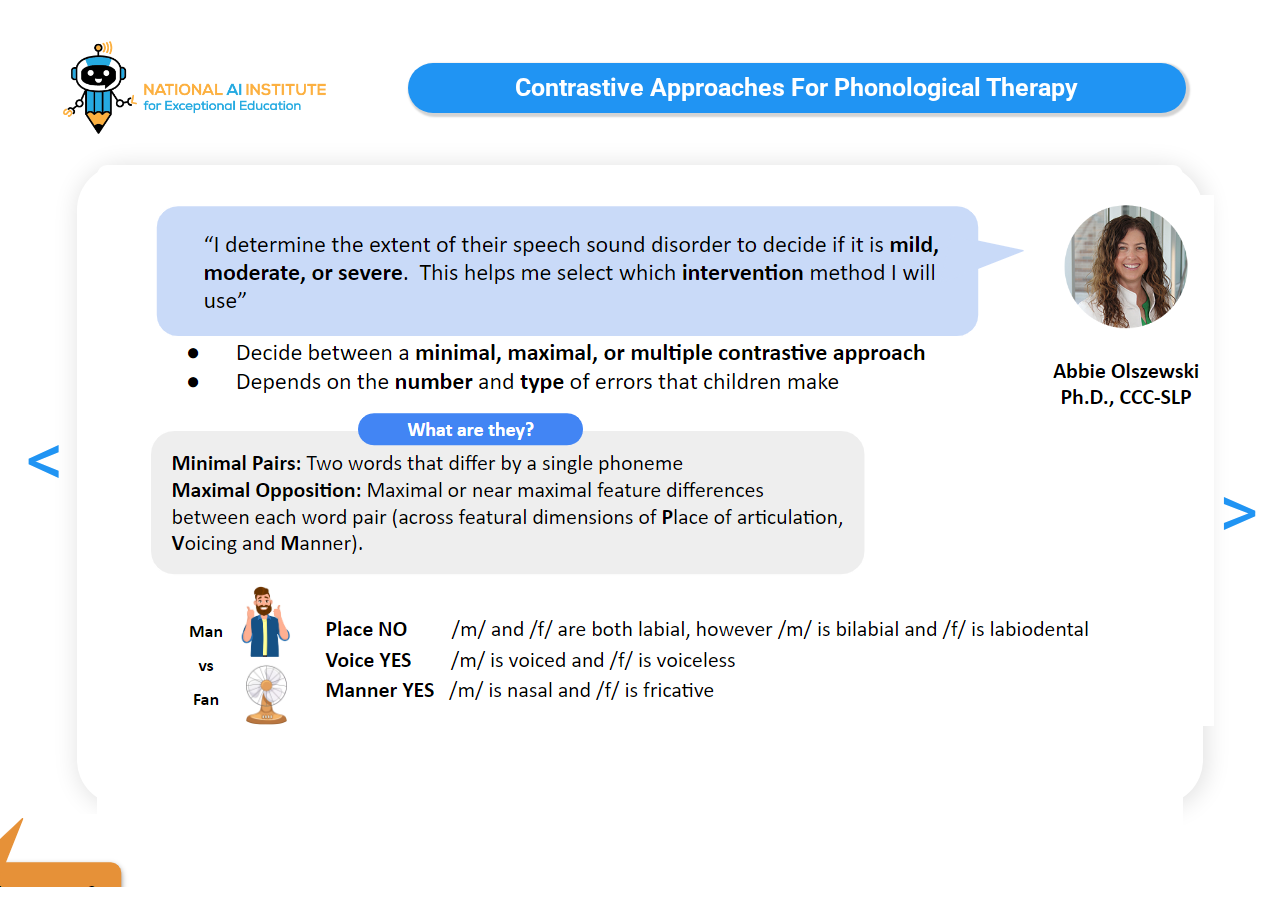
==== commit 27411f71: "Add files via upload" ====
--- a/page2/index.html
+++ b/page2/index.html
@@ -177,7 +177,7 @@
             
             
             </article> -->
-            <img style="margin-top: 30px; margin-left: 5%;" src="../assets/images/page_2_image1.png"/>
+            <img style="margin-top: 30px; margin-left: 5%;" src="../assets/images/page_2_main_image.png"/>
             
             <img onclick="displayPopup()" style="margin-left: -26%; margin-top:8%;" src="../assets/images/page_2_image2.png"/>
             </div>
@@ -190,7 +190,9 @@
               /* margin-bottom: -30%; */
               border-color: white;
               border-radius: 25px;
-              width: 74%;" src="../assets/images/page2_popup_image_without_border.png"/>
+              width: 74%;
+              box-shadow: 0px 2px 25px 2px #000000a6;
+              " src="../assets/images/page2_popup_image_without_border.png"/>
               </div>
             </div>
             <div class="api-error-popup-page2" id="popup">
@@ -204,6 +206,7 @@
 
                   overlay.style.display = 'block';
                   popup.style.display = 'block';
+                  overlay.style.opacity = 1;
               }
 
               function closePopup() {
@@ -211,6 +214,7 @@
                   var popup = document.getElementById('popup');
 
                   overlay.style.display = 'none';
+                  overlay.style.opacity = 0;
                   popup.style.display = 'none';
               }
             </script>
--- a/assets/stylesheets/main.0e669242.min.css
+++ b/assets/stylesheets/main.0e669242.min.css
@@ -5875,6 +5875,8 @@
     width: 100%;
     height: 100%;
     background: rgba(0,0,0,0.5);
+    transition: 0.5s;
+    opacity: 0;
 }
 
 .api-error-close-btn {
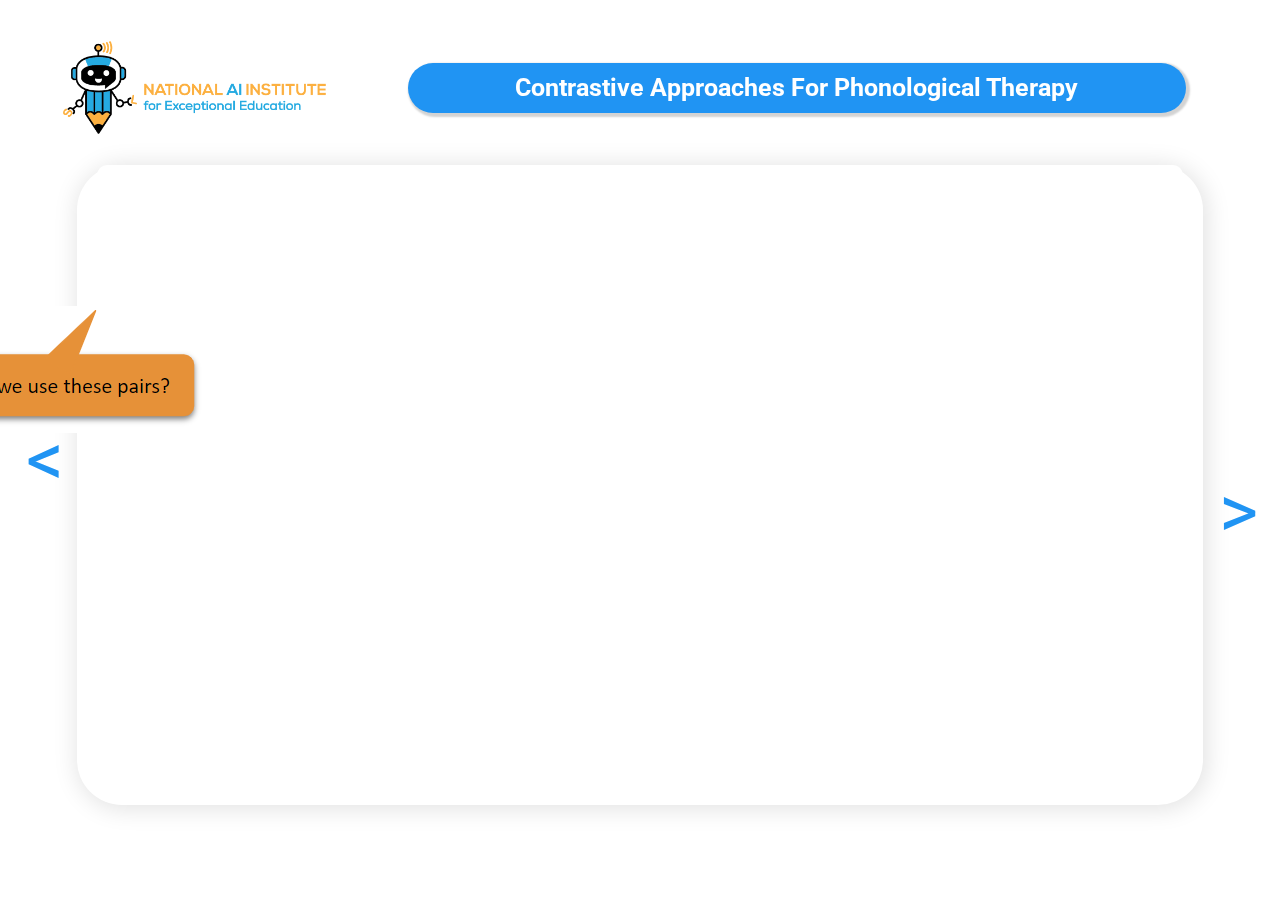
==== commit bba487b3: "Update index.html" ====
--- a/page2/index.html
+++ b/page2/index.html
@@ -177,9 +177,9 @@
             
             
             </article> -->
-            <img style="margin-top: 30px; margin-left: 5%;" src="../assets/images/page_2_main_image.png"/>
-            
-            <img onclick="displayPopup()" style="margin-left: -26%; margin-top:8%;" src="../assets/images/page_2_image2.png"/>
+            <img style="margin-top: 62px; margin-left: 5%;" src="../assets/images/page2_landing_image.png"/>
+            
+            <img onclick="displayPopup()" style="margin-left: -26%; margin-top:13%;" src="../assets/images/page_2_image2.png"/>
             </div>
             <div class="api-error-overlay" id="overlay">
               <div style="    padding: 1%;
@@ -346,4 +346,4 @@
       
     
   </body>
-</html>+</html>
--- a/assets/stylesheets/main.0e669242.min.css
+++ b/assets/stylesheets/main.0e669242.min.css
@@ -975,7 +975,7 @@
     border-radius: 2px 2px 5px rgba(0, 0, 255, 0.2);
     background-color: white;
     border-radius: 10px;
-    padding: 20px;
+    padding: 5px;
     width: auto;
     /* height: 750px; */
     margin: 0 20px;
@@ -2882,22 +2882,29 @@
 }
 
 .gradio-box-main{
-    background-color: #ededed;
+    /* background-color: #ededed;
+    border-radius: 25px; */
+    font-size: 30px;
+    /* width: 30%;
+    height: 300px; */
+}
+
+.gradio-box-main-container {
+    background-color: white;
     /* margin: 0 2%; */
+    box-shadow: 0px 2px 25px 2px #e2e2e2;
     border-radius: 25px;
     font-size: 30px;
-    /* width: 90%; */
-    width: 30%;
-    height: 300px;
+    width: 21%;
 }
 
 .gradio-box-main-2{
-    background-color: white;
-    margin: 0 2%;
-    border-radius: 25px;
+    /* background-color: white; */
+    /* margin: 0 2%;
+    border-radius: 25px; */
     font-size: 30px;
     /* width: 90%; */
-    height: 200px;
+    /* height: 200px; */
 }
 
 .gradio-container{
@@ -5627,7 +5634,7 @@
 }
 
 .table-heading {
-    width: 50%;
+    width: 39em;
     padding: 0 2%;
     display: flex;
     flex-direction: column;
@@ -5879,6 +5886,15 @@
     opacity: 0;
 }
 
+.flashcard-title {
+    margin-top: -10%;
+    width: 100%;
+    text-align: center;
+    font-size: 1.1em;
+    padding: 4%;
+    font-weight: bold;
+}
+
 .api-error-close-btn {
     cursor: pointer;
     font-size: 20px;
@@ -5956,6 +5972,37 @@
     font-size: 75px;
 }
 
+.left-arrow-page-1 {
+    position: absolute;
+    left: 0;
+    /* height: 50%; */
+    margin-top: 20%;
+    /* margin: 0 auto; */
+    margin-left: 2%;
+    width: 35px;
+    height: 57px;
+    text-align: center;
+    color: #2094f3;
+    line-height: 57px;
+    cursor: pointer;
+    font-size: 75px;
+}
+
+.right-arrow-page-5 {
+    position: absolute;
+    right: 0;
+    height: 50%;
+    margin-top: -22%;
+    margin-right: 2%;
+    width: 35px;
+    height: 57px;
+    text-align: center;
+    color: #2094f3;
+    line-height: 57px;
+    cursor: pointer;
+    font-size: 75px;
+}
+
 .lefty,.righty {
     width: 35px;
     height: 57px;
@@ -5973,4 +6020,4 @@
 
 .button-class:active {
     background-color: #be772e !important; color: white !important; font-size: 2.5em !important; border-radius: 16px!important;
-}+}
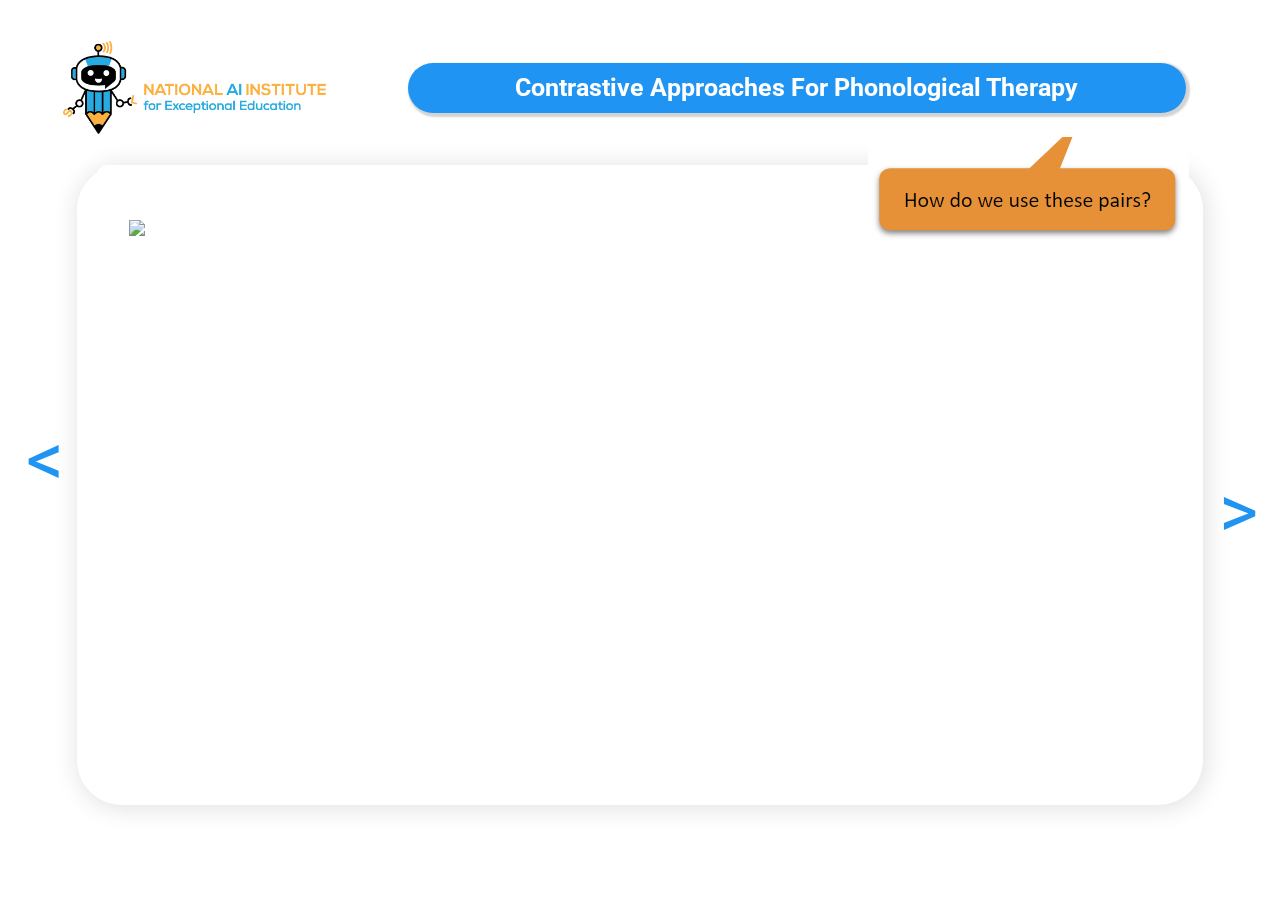
==== commit 14c3e856: "Update index.html" ====
--- a/page2/index.html
+++ b/page2/index.html
@@ -177,9 +177,9 @@
             
             
             </article> -->
-            <img style="margin-top: 62px; margin-left: 5%;" src="../assets/images/page2_landing_image.png"/>
-            
-            <img onclick="displayPopup()" style="margin-left: -26%; margin-top:13%;" src="../assets/images/page_2_image2.png"/>
+            <img style="margin-top: 55px; margin-left: 3%;" src="../assets/images/page2_bg_image.png"/>
+            
+            <img onclick="displayPopup()" style="margin-left: 71%; margin-top:-42%;" src="../assets/images/page_2_image2.png"/>
             </div>
             <div class="api-error-overlay" id="overlay">
               <div style="    padding: 1%;
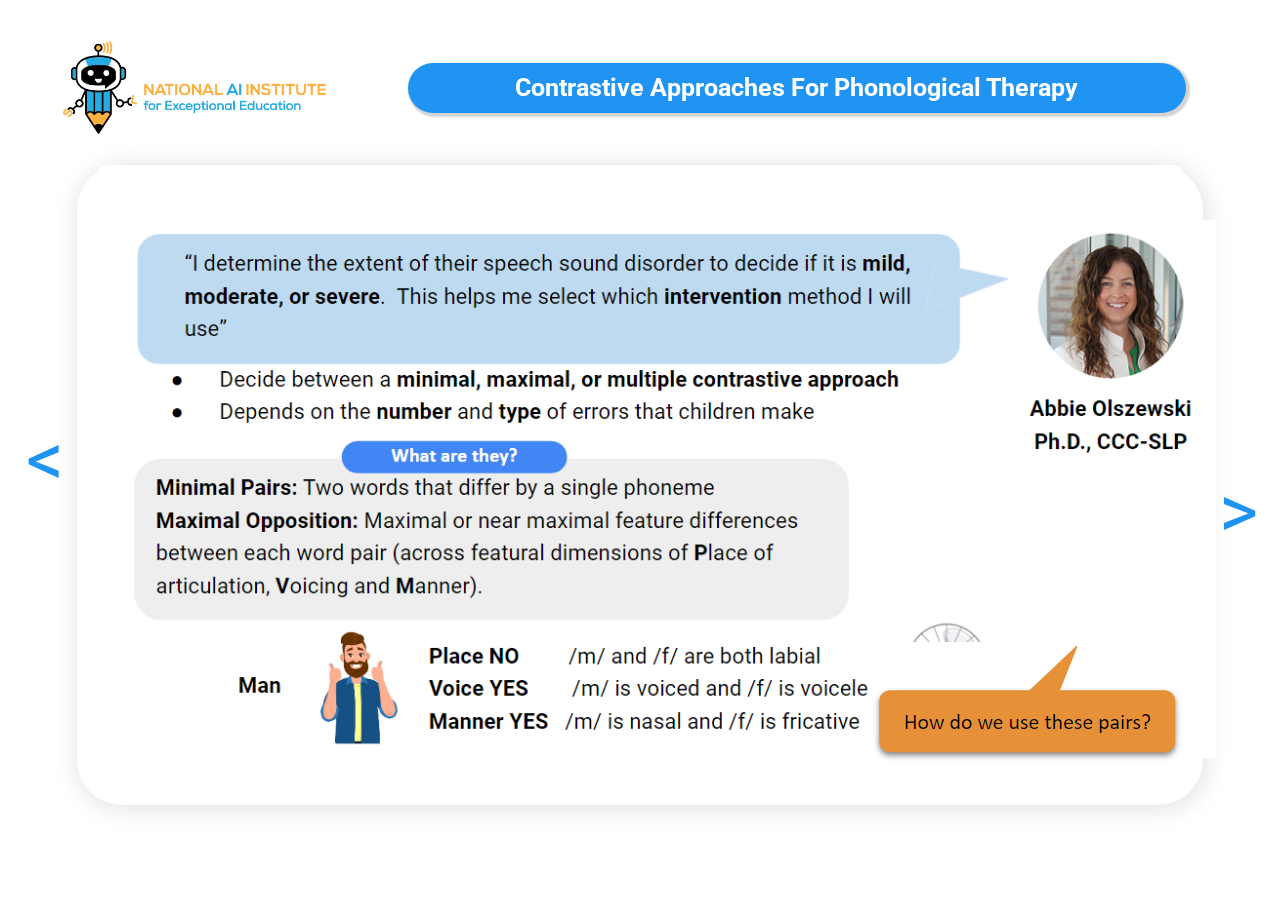
==== commit feeceed8: "Add files via upload" ====
--- a/page2/index.html
+++ b/page2/index.html
@@ -346,4 +346,4 @@
       
     
   </body>
-</html>
+</html>--- a/assets/stylesheets/main.0e669242.min.css
+++ b/assets/stylesheets/main.0e669242.min.css
@@ -2881,6 +2881,17 @@
     /* width: 90%; */
 }
 
+.gradio-box-2{
+    background-color: #ededed;
+    margin: 0% 2%;
+    border-radius: 20px;
+    font-size: 30px;
+    padding: 1%;
+    display: flex;
+    flex-direction: row;
+    /* width: 90%; */
+}
+
 .gradio-box-main{
     /* background-color: #ededed;
     border-radius: 25px; */
@@ -2945,6 +2956,17 @@
 }
 
 .text-input {
+    width: 100%;
+    padding: 10px;
+    border: none;
+    outline: none;
+    font-size: 20px;
+    color: #333;
+    background-color: transparent;
+    
+}
+
+.text-input-2 {
     width: 100%;
     padding: 10px;
     border: none;
@@ -5862,9 +5884,9 @@
 .api-error-popup-page2 {
     display: none;
     position: fixed;
-    top: 20%;
-    left: 85%;
-    transform: translate(-50%, -50%);
+    /* top: 20%; */
+    /* left: 85%;
+    transform: translate(-50%, -50%); */
     background: lightyellow;
     padding: 20px;
     box-shadow: 0 0 10px rgba(0,0,0,0.1);
@@ -5872,7 +5894,19 @@
     margin: 0 auto;
     font-size: 25px;
     color: black;
-}
+    width: 0;
+    float: right;
+}
+
+/* Add your custom styles here */
+  .inactive {
+    background-color: #ccc; /* Change color to inactive */
+    cursor: not-allowed;
+  }
+
+  .loading::after {
+    content: "Loading..."; /* Change text to "Loading..." */
+  }
 
 .api-error-overlay {
     display: none;
@@ -6020,4 +6054,4 @@
 
 .button-class:active {
     background-color: #be772e !important; color: white !important; font-size: 2.5em !important; border-radius: 16px!important;
-}
+}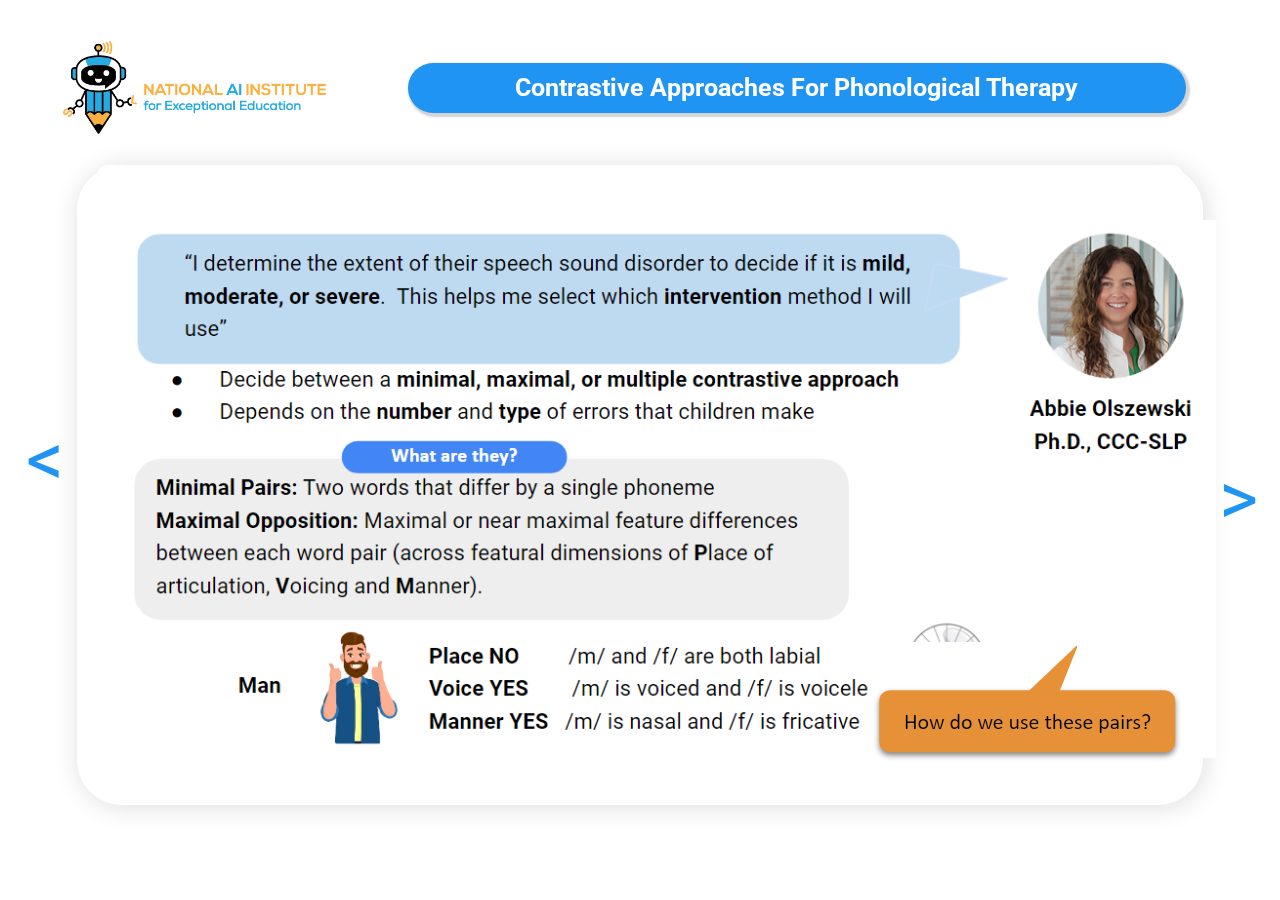
==== commit e4abe04f: "Add files via upload" ====
--- a/page2/index.html
+++ b/page2/index.html
@@ -195,7 +195,7 @@
               " src="../assets/images/page2_popup_image_without_border.png"/>
               </div>
             </div>
-            <div class="api-error-popup-page2" id="popup">
+            <div class="api-error-popup-page2-old" id="popup">
               <span class="api-error-close-btn-page2 " onclick="closePopup()">×</span>
               
           </div>
@@ -331,7 +331,8 @@
       
       
     
-      <a class="right-arrow-page-2" href="/FlashCards_Demo/page3/">
+      <a class="right-arrow-page-2" style="margin-top: -23%;
+      margin-right: 2%;" href="/FlashCards_Demo/page3/">
         &gt;
        </a>
     </div>
--- a/assets/stylesheets/main.0e669242.min.css
+++ b/assets/stylesheets/main.0e669242.min.css
@@ -5898,6 +5898,24 @@
     float: right;
 }
 
+.api-error-popup-page2-old {
+    display: none;
+    position: absolute;
+    /* top: 20%; */
+    left: 0;
+    right: 0;
+    background: lightyellow;
+    padding: 20px;
+    box-shadow: 0 0 10px rgba(0,0,0,0.1);
+    border-radius: 25px;
+    margin: 0 auto;
+    font-size: 25px;
+    color: black;
+    width: 0;
+    margin-left: 84%;
+    margin-top: -44%;
+}
+
 /* Add your custom styles here */
   .inactive {
     background-color: #ccc; /* Change color to inactive */
